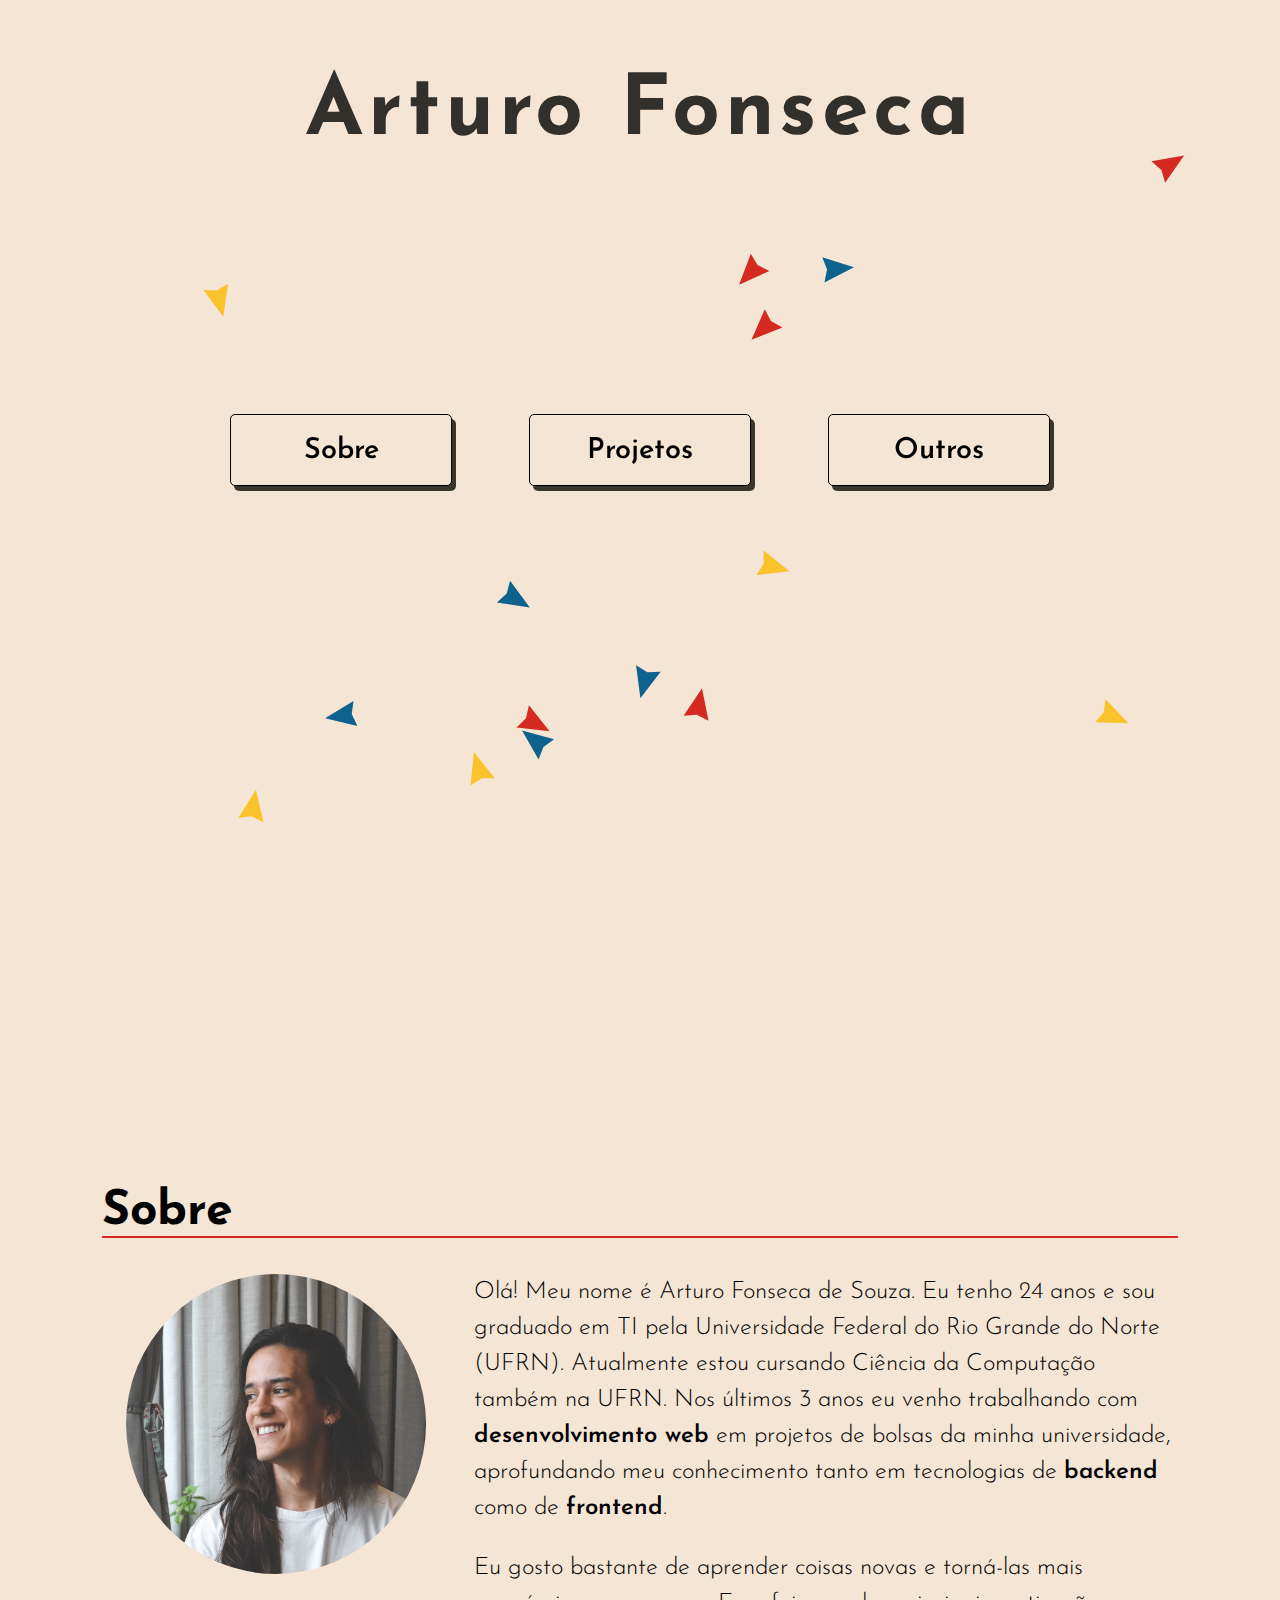
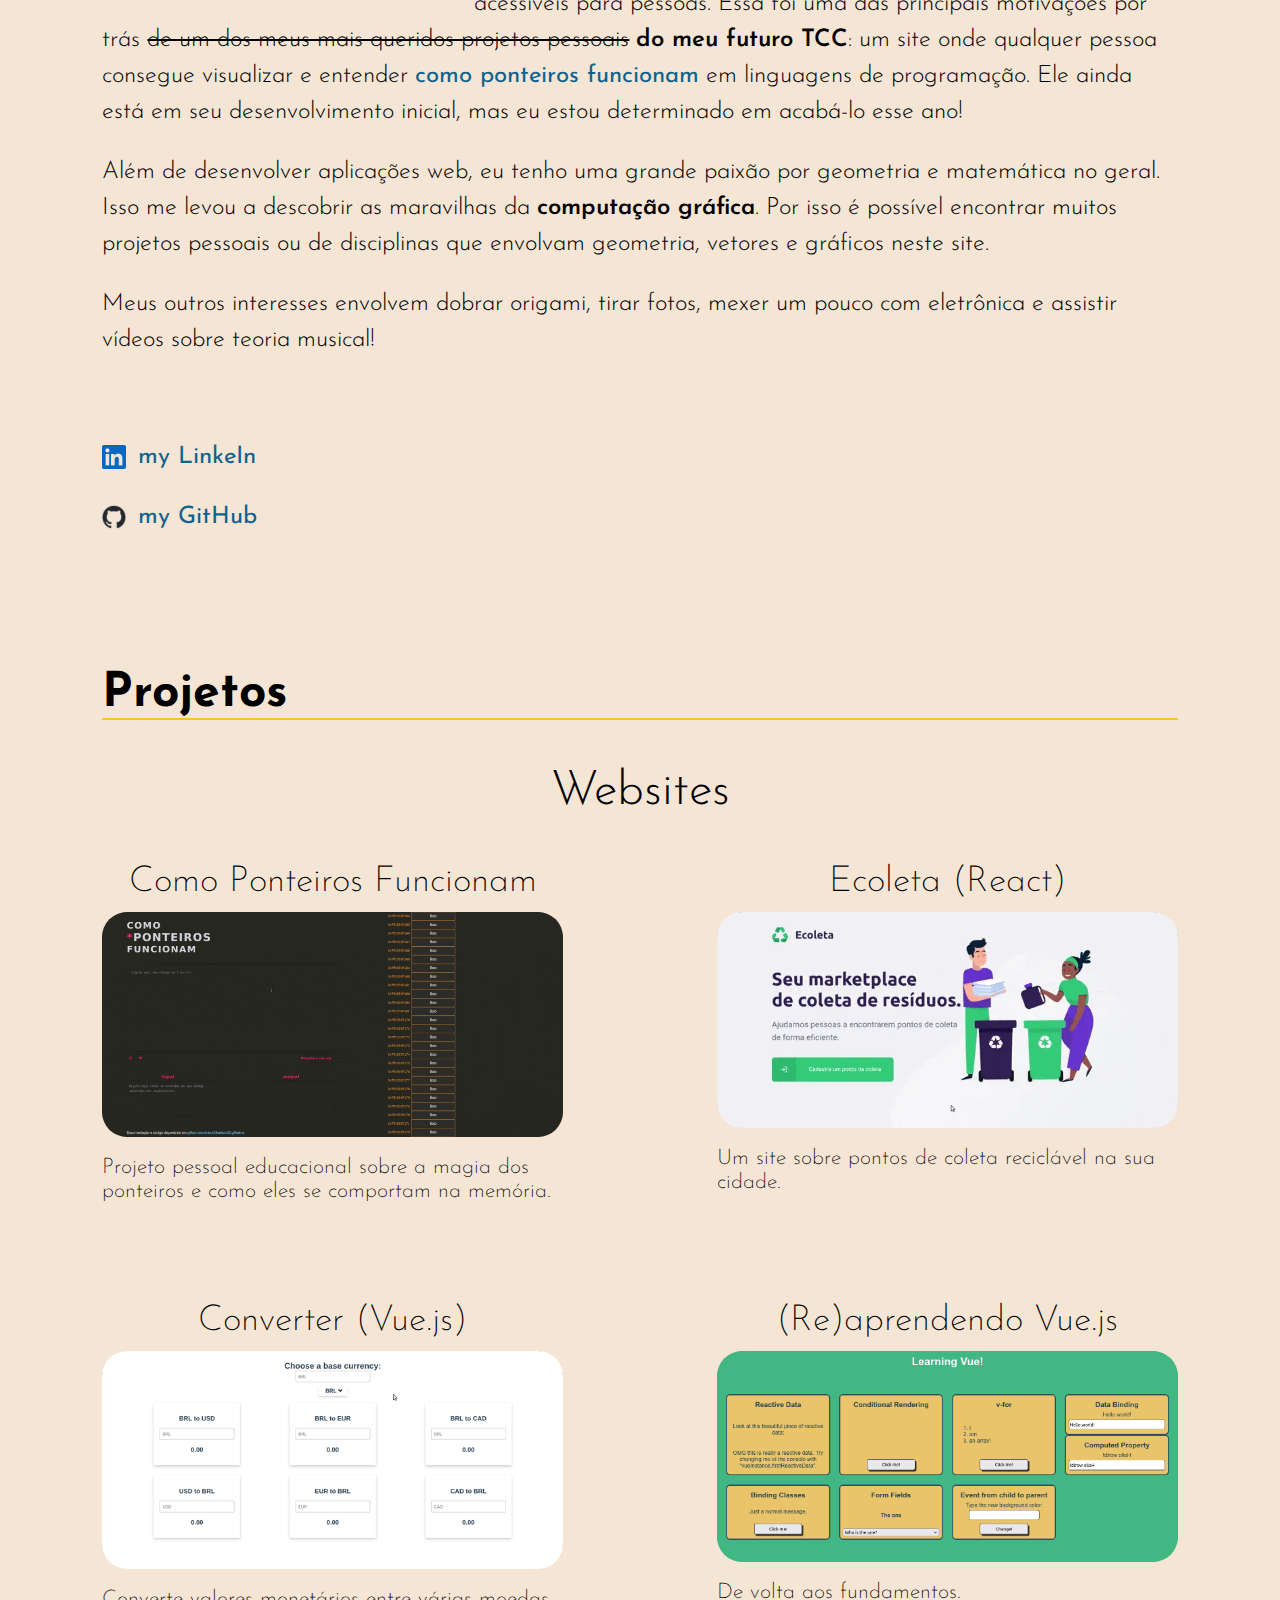
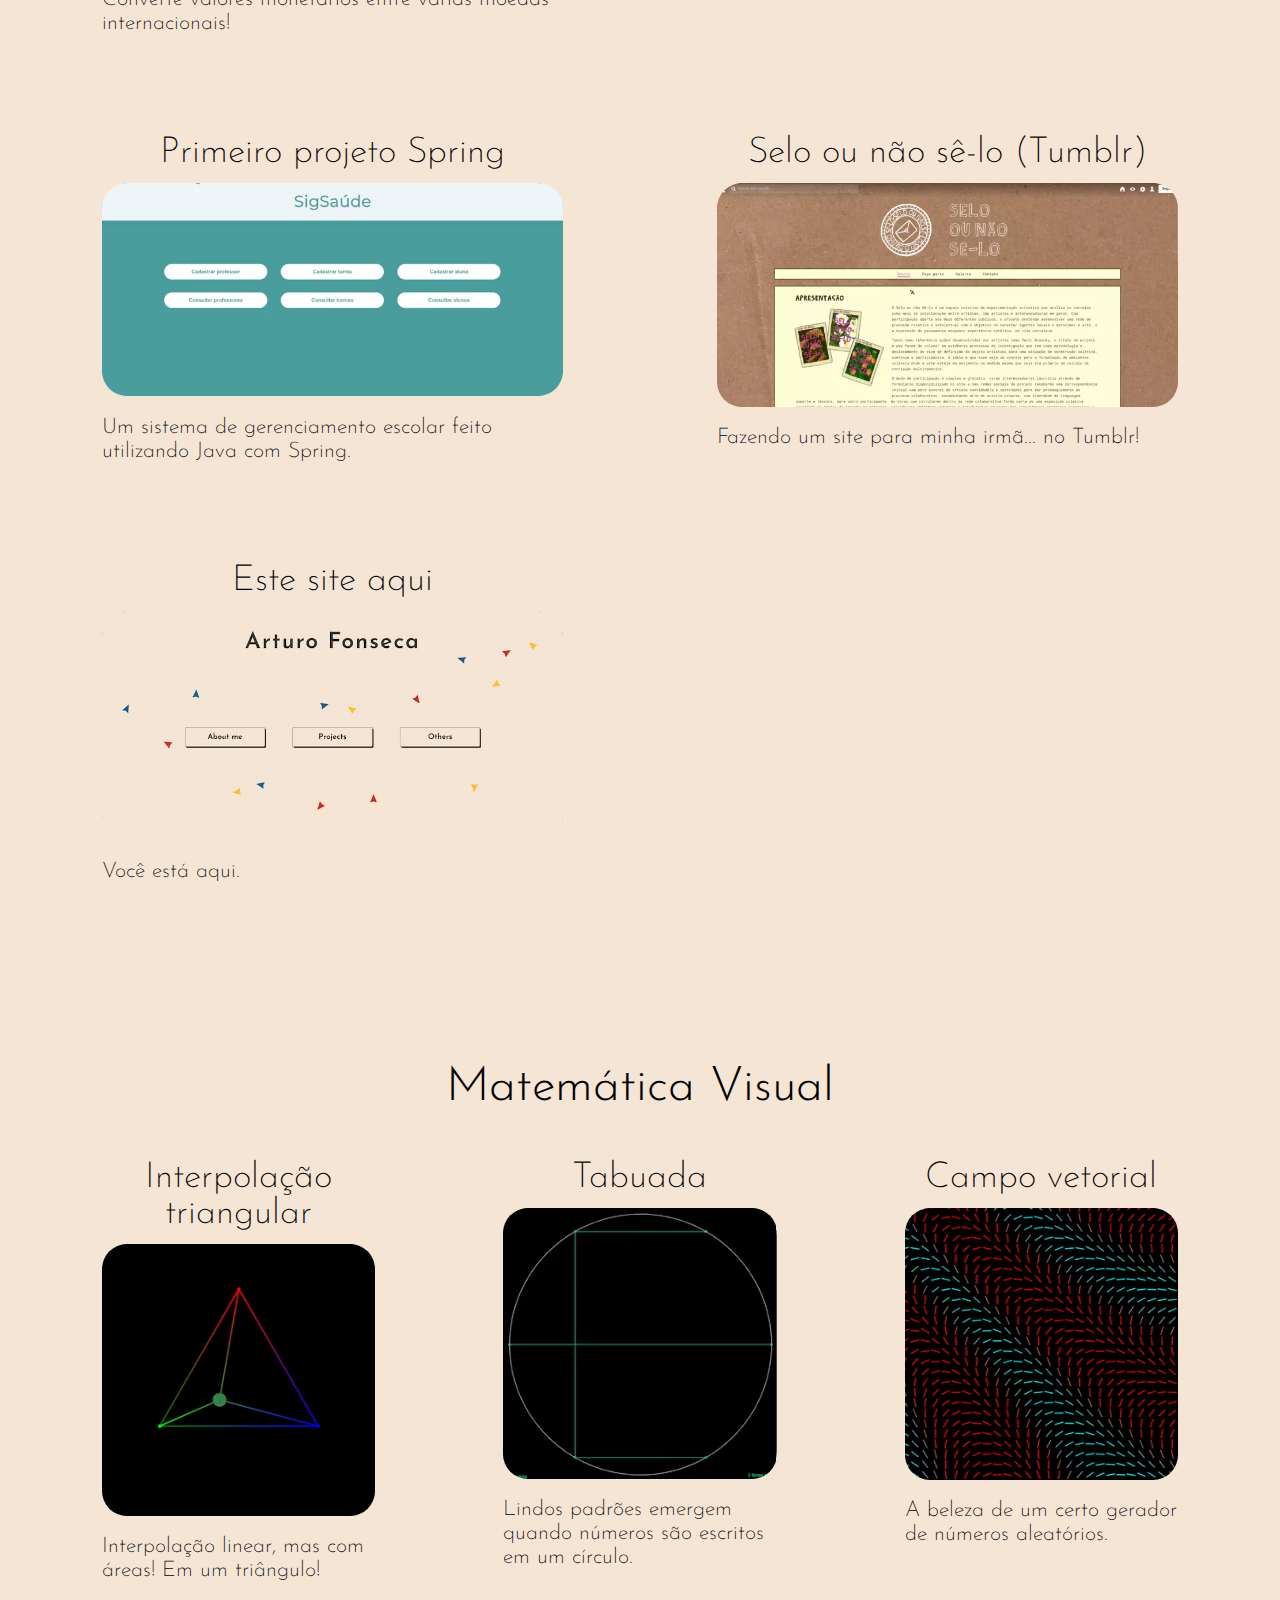
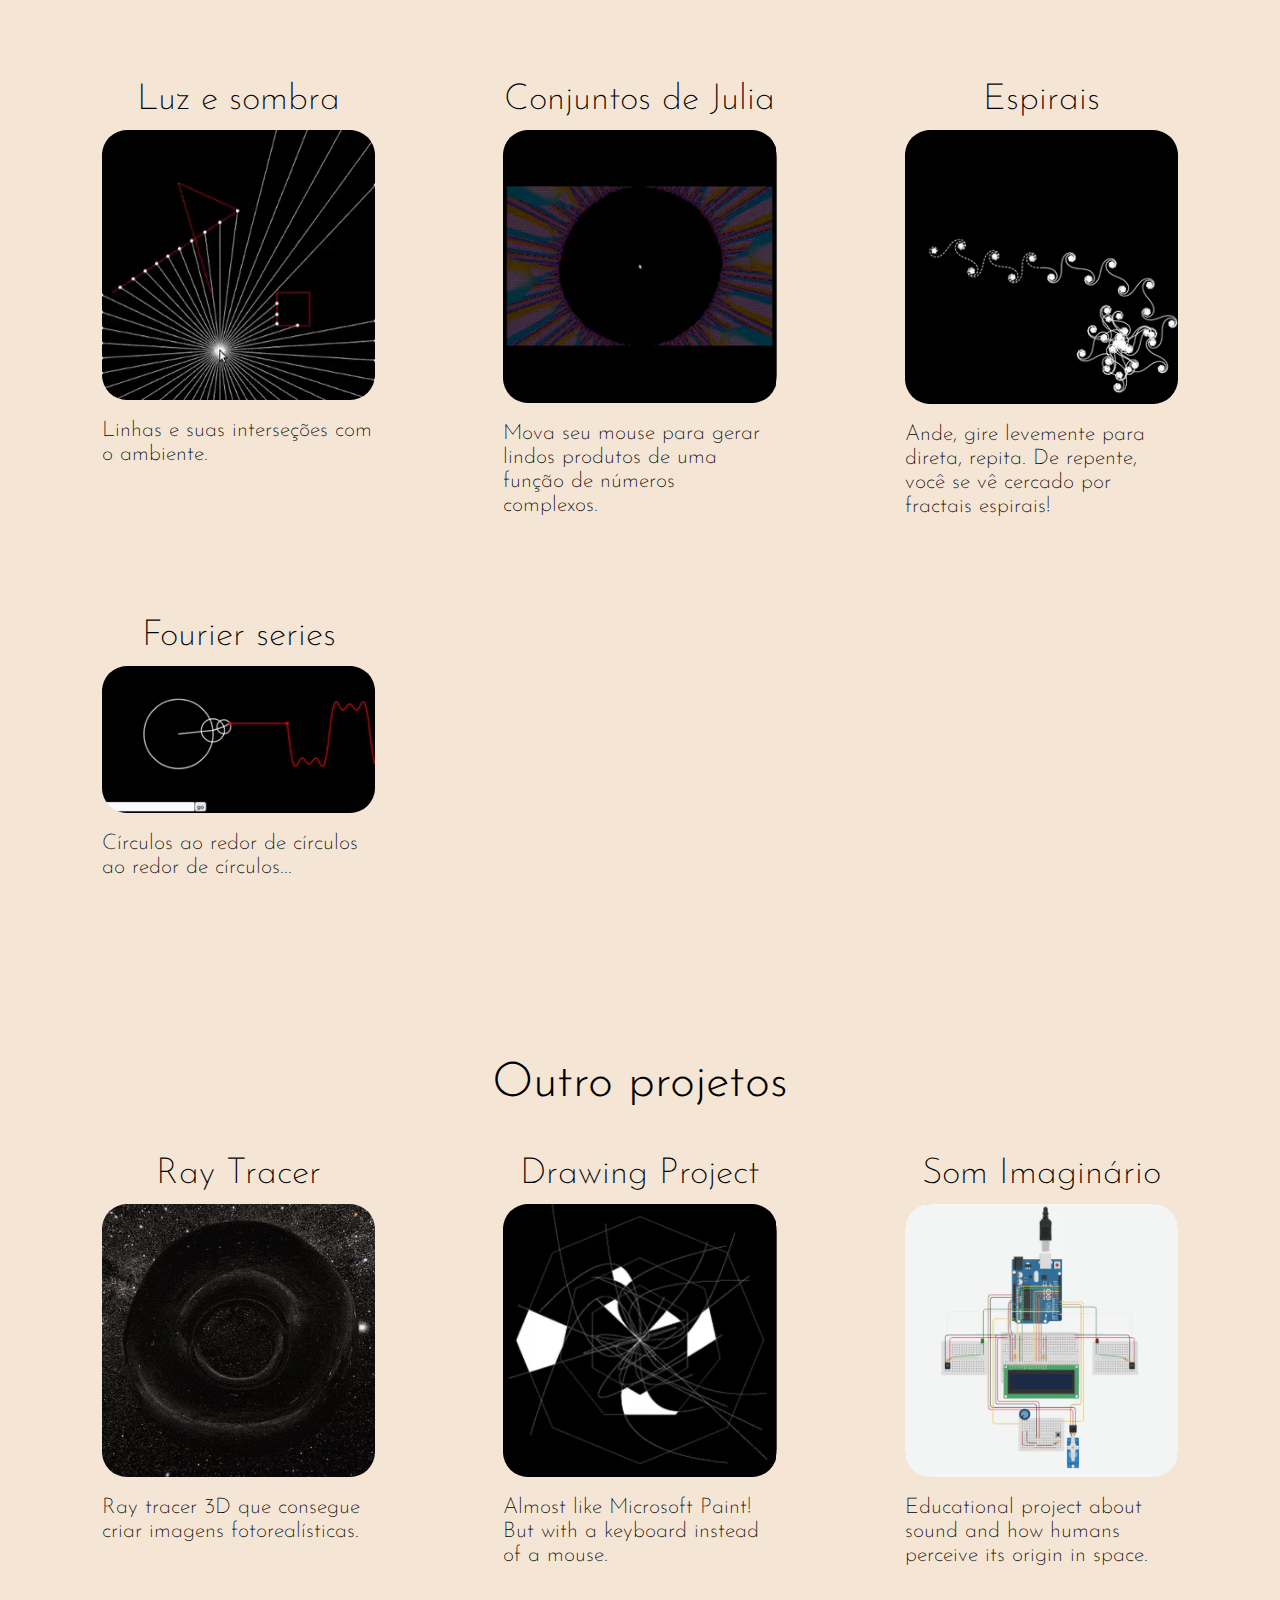
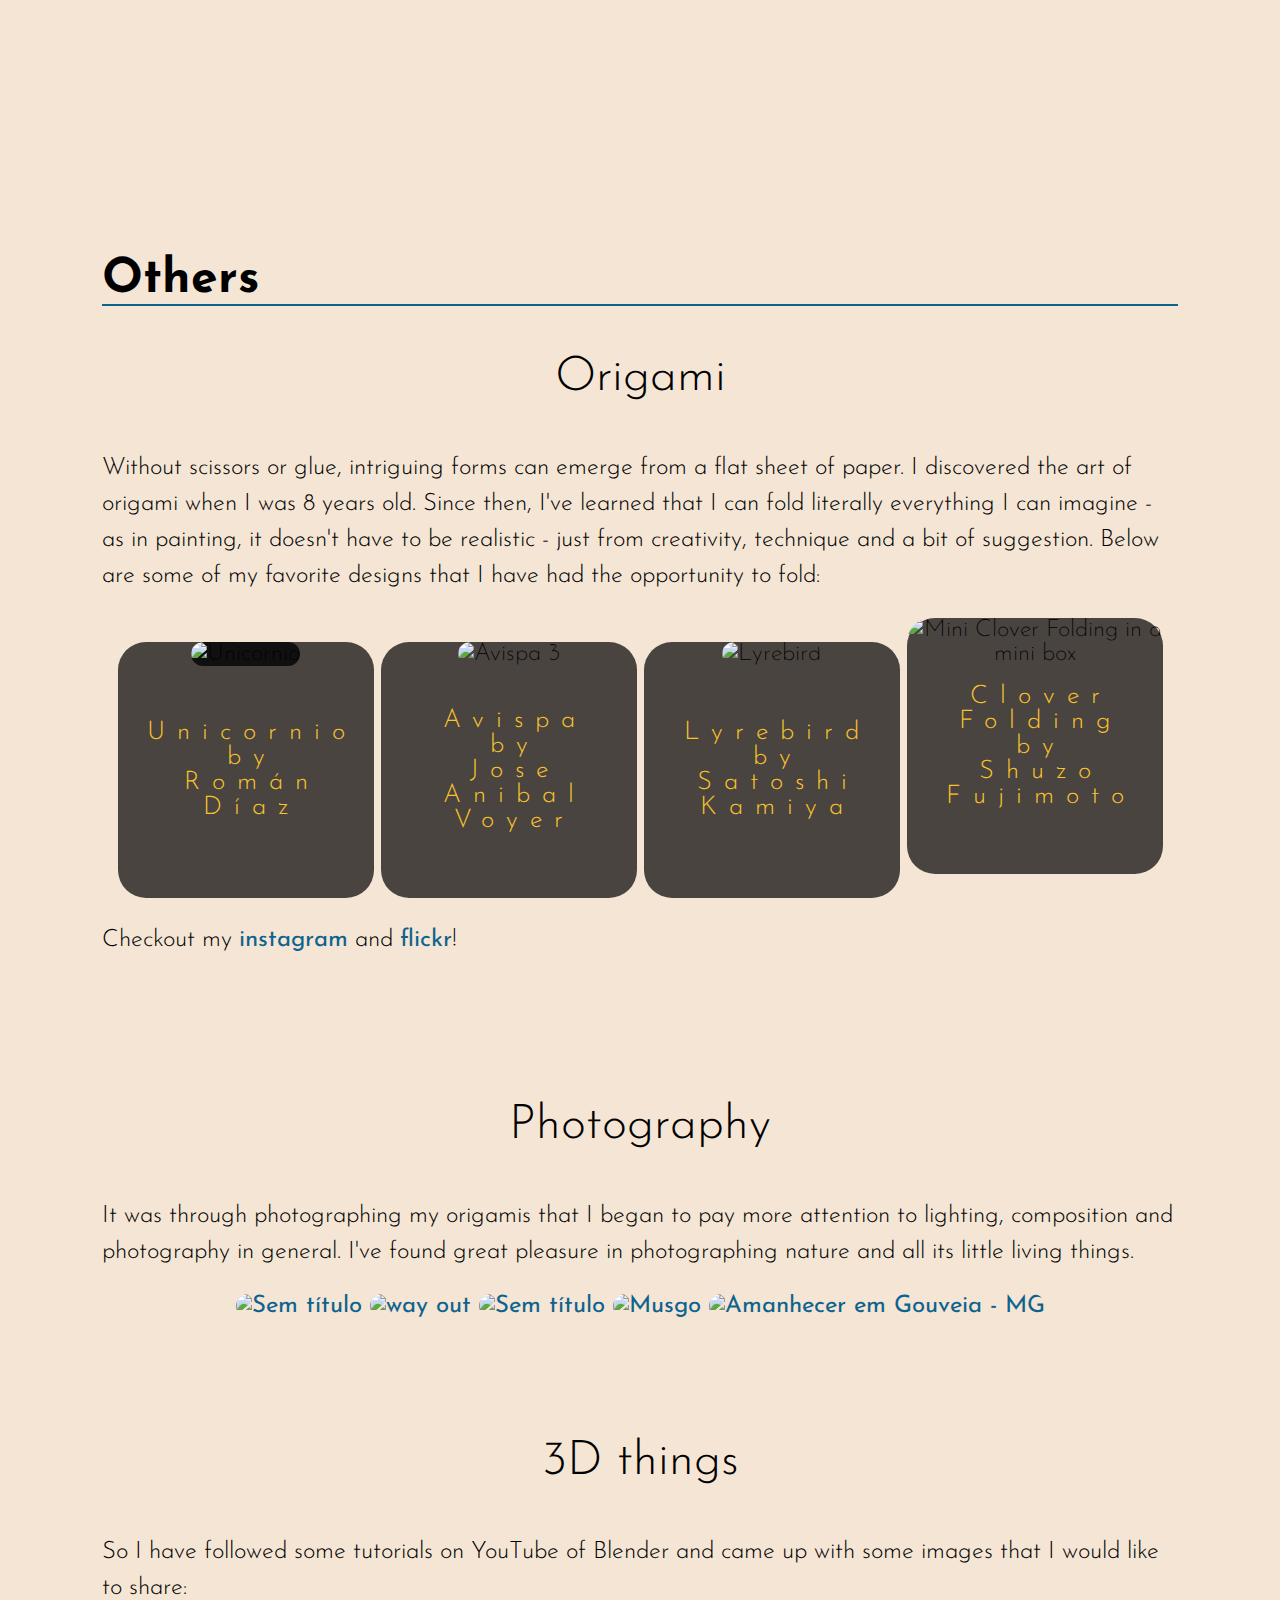
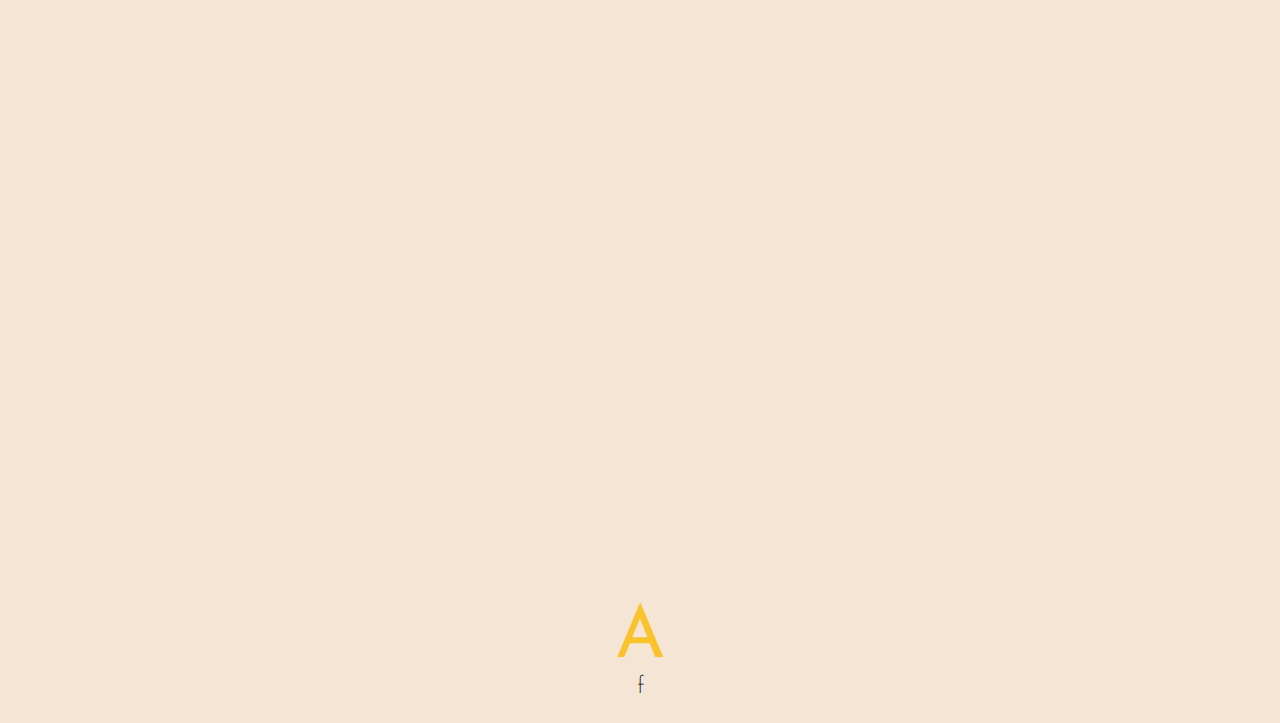
==== pt.html @ 1f08c83e "Finish translation of the Visual Math section to portuguese" ====
<!DOCTYPE html>
<html lang="pt-BR">
<head>
	<meta charset="utf-8">
	<meta name="viewport" content="width=device-width, initial-scale=1">
	<title>Arturo Fonseca</title>

	<!-- <link rel="icon" type="image/x-icon" href="media/favicon.ico"> -->

	<link rel="apple-touch-icon" sizes="180x180" href="media/apple-touch-icon.png">
	<link rel="icon" type="image/png" sizes="32x32" href="media/favicon-32x32.png">
	<link rel="icon" type="image/png" sizes="16x16" href="media/favicon-16x16.png">
	<link rel="manifest" href="media/site.webmanifest">

	<link rel="preconnect" href="https://fonts.googleapis.com">
	<link rel="preconnect" href="https://fonts.gstatic.com" crossorigin>
	<link href="https://fonts.googleapis.com/css2?family=Josefin+Sans:wght@200;300;400;600&display=swap" rel="stylesheet">


	<link rel="stylesheet" type="text/css" href="index.css">


	<meta content="Arturo Fonseca" property="twitter:title">

	<meta content="Estudante de TI interessado em desenvolvimento web e computação gráfica." property="twitter:description">

	<meta content="https://arturo32.github.io/media/show-twitter.jpg" property="twitter:image">

	<meta content="Arturo Fonseca" property="og:title">

	<meta content="Estudante de TI interessado em desenvolvimento web e computação gráfica." property="og:description">

	<meta name="description" content="Estudante de TI interessado em desenvolvimento web e computação gráfica.">

	<meta content="https://arturo32.github.io/media/show-twitter.jpg" property="og:image">
	<!--<meta content="https://arturo32.github.io/media/show.jpg" property="og:image">-->

	<meta property="og:type" content="website">

	<meta property="og:url" content="https://arturo32.github.io/">

	<meta content="summary_large_image" name="twitter:card">

	<meta name="theme-color" content="#F5E5D5">
</head>
<body>
<div id="frontPageCanvas" aria-hidden="true" tabindex="-1"></div>
<header>
	<h1>Arturo Fonseca</h1>
</header>
<main>
	<section>
		<nav id="indexSection" class="subsection">
			<a class="colorful red" href="#about" id="aboutHomeButton">
				Sobre
			</a>

			<a class="colorful yellow" href="#projects" id="projectsHomeButton">
				Projetos
			</a>

			<a class="colorful blue" href="#others" id="othersHomeButton">
				Outros
			</a>
		</nav>
	</section>

	<section class="colorful red" aria-labelledby="aboutTitle">
		<div id="aboutSection" class="subsection">

			<h2 id="about">Sobre</h2>
			<img  id="myPicture" src="media/miniatures/me.jpg" alt="Uma foto minha sorrindo. Eu sou branco,
			tenho um longo cabelo castanho e um rosto fino. Atrás de mim há uma cortina cinza. Estou usando
			uma camisa branca."/>
			<p>
				Olá! Meu nome é Arturo Fonseca de Souza. Eu tenho 24 anos e sou graduado em TI pela Universidade Federal
				do Rio Grande do Norte (UFRN). Atualmente estou cursando Ciência da Computação também na UFRN. Nos
				últimos 3 anos eu venho trabalhando com <em>desenvolvimento web</em> em projetos de bolsas da minha
				universidade, aprofundando meu conhecimento tanto em tecnologias de <em>backend</em> como de
				<em>frontend</em>.
			</p>

			<p>
				Eu gosto bastante de aprender coisas novas e torná-las mais acessíveis para pessoas. Essa foi uma das
				principais motivações por trás <span style="text-decoration: line-through">de um dos meus mais queridos
				projetos pessoais</span> <em>do meu futuro TCC</em>: um site onde qualquer pessoa consegue visualizar e
				entender <a href="https://github.com/arturo32/HowPointersWork"> como ponteiros funcionam</a> em
				linguagens de programação. Ele ainda está em seu desenvolvimento inicial, mas eu estou determinado em
				acabá-lo esse ano!
			</p>

			<p>
				Além de desenvolver aplicações web, eu tenho uma grande paixão por geometria e matemática no geral. Isso
				me levou a descobrir as maravilhas da <em>computação gráfica</em>. Por isso é possível encontrar muitos
				projetos pessoais ou de disciplinas que envolvam geometria, vetores e gráficos neste site.
			</p>

			<p>
				Meus outros interesses envolvem dobrar origami, tirar fotos, mexer um pouco com eletrônica e assistir
				vídeos sobre teoria musical!
			</p>

			<div class="section-footer">
				<p>
					<a href="https://www.linkedin.com/in/arturo-fonseca/?locale=en_US"><span class="linkedin-icon icon" aria-hidden="true"></span>my LinkeIn</a>
				</p>
				<p>
					<a href="https://github.com/arturo32"><span class="github-icon icon" aria-hidden="true"></span>my GitHub</a>
				</p>
			</div>
		</div>
	</section>

	<section class="colorful yellow" aria-labelledby="projectsTitle">
		<div id="projectsSection" class="subsection">
			<h2 id="projects">Projetos</h2>
			<h3>Websites</h3>
			<div class="columns c-2">

				<div>
					<h4>Como Ponteiros Funcionam</h4>
					<div class="project-container">
						<img aria-hidden="true" tabindex="-1" src="media/miniatures/how-pointers-work/how-pointers-work.gif"
							 alt="GIF do site sendo usado."/>
						<button class="container-cover" type="button">Saiba <br> mais</button>
					</div>

					<p>Projeto pessoal educacional sobre a magia dos ponteiros e como eles se comportam na memória.</p>

					<dialog class="project-details modal" aria-modal="true" aria-labelledby="howPointersWorkTitle">
						<div class="modal-content">
							<h3 id="howPointersWorkTitle">Como Ponteiros Funcionam</h3>
							<p>
								Quando eu vi meus colegas tendo dificuldade com o conceito de ponteiros em disciplinas 
								introdutórias de programação, eu pensei em escrever um programa que pudesse ajudá-los 
								a visualizar o que acontece na memória do computador quando eles rodam seus programas.
							</p>

							<p>
								Então há 2 anos eu comecei a desenvolver um site que mostra a alocação de memória de 
								variáveis e seus ponteiros ao mesmo tempo em que são digitados pelo usuário em um console.
							</p>

							<p>
								Até agora o site pode identificar declaração e atribuição de variáveis e ponteiros, 
								seus tipos e derreferenciamento de ponteiros. Ele ainda não pode identificar arrays (que
								podem ser vistos como um tipo de ponteiro nas linguagens C e C++). Eu planejo migrar 
								para o framework Vue.js e remover a biblioteca p5.js, deixando a visualização de células
								de memórias mais interativas.
							</p>

							<img  src="media/miniatures/how-pointers-work/how-pointers-work.gif" alt="GIF do site sendo usado." class="full-image"/>


							<p>Eu falo mais sobre ele na página do projeto abaixo.</p>

							<a class="code-button colorful" href="https://github.com/arturo32/HowPointersWork">Código</a>

						</div>
						<button type="button" class="close" aria-label="Fechar" title="Fechar"></button>
					</dialog>
				</div>


				<div>
					<h4>Ecoleta (React)</h4>
					<div class="project-container">
						<img aria-hidden="true" tabindex="-1" src="media/miniatures/ecoleta/ecoleta.webp"
							 alt="Um GIF mostrando o fluxo do site: landing page, registro de um ponto de coleta com
							 campos de nome, imagem, endereço (com um mapa) e, no fim, que tipos de materiais o ponto
							 aceita."/>
						<button class="container-cover" type="button">Saiba <br> mais</button>
					</div>

					<p>Um site sobre pontos de coleta reciclável na sua cidade.</p>

					<dialog class="project-details modal" aria-modal="true" aria-labelledby="ecoletaTitle">
						<div class="modal-content">
							<h3 id="ecoletaTitle">Ecoleta (React)</h3>
							<p>
								Esse site foi desenvolvido acompanhando a primeira edição do evento online Next Level Week
								organizado pela <a href="https://www.rocketseat.com.br/">Rocketseat</a>. Este evento era
								gratuito e consistia de 5 vídeos postados durante uma semana, ensinando conceitos de front
								e backend enquanto era desenvolvido colaborativamente um site sobre encontrar pontos de coleta
								de lixo sólido perto de você.
							</p>

							<img src="media/miniatures/ecoleta/ecoleta.webp" alt="Um GIF mostrando o fluxo do site:
							landing page, registro de um ponto de coleta com campos de nome, imagem, endereço (com um
							mapa) e, no fim, que tipos de materiais o ponto aceita." class="full-image"/>

							<p>
								O <em>backend</em> consiste de uma API restful feita com <em>NodeJS</em> e o <em>frontend</em>
								foi feito com a biblioteca de JavaScript <em>React</em>. Eu fiquei muito orgulhoso com
								as pequenas modificações que fiz no projeto original. Você pode checá-las na página do
								projeo clicando no botão abaixo:
							</p>

							<a class="code-button colorful" href="https://github.com/arturo32/NextLevelWeek">Código</a>

						</div>
						<button type="button" class="close" aria-label="Fechar" title="Fechar"></button>
					</dialog>
				</div>


				<div>
					<h4>Converter (Vue.js)</h4>
					<div class="project-container">
						<img aria-hidden="true" tabindex="-1" src="media/miniatures/converter/converter-vue-js.gif"
							 alt="GIF mostrando um site de conversão de moedas."/>
						<button class="container-cover" type="button">Saiba <br> mais</button>
					</div>
					<p>Converte valores monetários entre várias moedas internacionais!</p>

					<dialog class="project-details modal" aria-modal="true" aria-labelledby="converterTitle">
						<div class="modal-content">
							<h3 id="converterTitle">Converter (Vue.js)</h3>
							<p>
								Este é um dos vários pequenos projetos que eu fiz enquanto estava aprendendo pela
								primeira vez <em>Vue.js</em>, um framework do JavaScript para construir interfaces de
								frontend. Eu o fiz seguindo um <a href="https://youtu.be/tIEa3MRBpI0">video de
								Programador BR</a> mas logo me deixei levar pela reatividade do data biding do Vue e
								tentei explorá-la o máximo que pude.
							</p>


							<div class="media-with-description">
								<div class="gif-with-toggle">
									<img alt="GIF mostrando um site de conversão de moedas." src="media/miniatures/converter/converter-vue-js.gif" class="full-image">
									<button id="converterVueDescriptionToggle" class="collapseButton" aria-expanded="false" aria-controls="converterVueDescription">
										<svg viewBox="0 0 100 100" class="triangle">
											<polygon points="5.9,88.2 50,11.8 94.1,88.2 "></polygon>
										</svg>
										Descrição do GIF
									</button>
								</div>
								<p id="converterVueDescription" class="gif-description">
									Um GIF mostrando um site estático todo branco com um campo ao centro no topo e 6
									quadrados abaixo dele. O campo de cima é usado para escolher a moeda base e digitar
									seu valor. Enquanto o valor é digitado, os três primeiros quadrados mostram o valor
									convertido em USD, EUR e CAD. Os últimos três fazem a conversão inversa, com campos
									vazios.
								</p>
							</div>

							<p>
								Neste conversor de moedas você pode escolher a <em>moeda base</em> e digitar o valor que
								você quer converter no campo de texto no topo. Enquanto digitado, o valor é
								instantaneamente convertido para três diferentes moedas principais: o dólar americano
								(USD), Euro (EUR) e o dólar canadense (CAD). E, para cada uma dessas moedas, é possível
								alterar o valor da moeda base individualmente em suas caixas. É possível também fazer a
								conversão inversa nas 3 caixas abaixo dessas.
							</p>

							<a class="code-button colorful" href="https://github.com/arturo32/FirstVuejsProjects#converter">Código</a>

						</div>
						<button type="button" class="close" aria-label="Fechar" title="Fechar"></button>
					</dialog>
				</div>


				<div>
					<h4>(Re)aprendendo Vue.js</h4>
					<div class="project-container">
						<img aria-hidden="true" tabindex="-1" src="media/miniatures/re-learning-vue/re-learning-vue.png"
							 alt="Print de um site com fundo esverdeado e 8 retângulos amarelos, cada um com título e
							 subtítulo, alguns com botões e campos de texto."/>
						<button class="container-cover" type="button">Saiba <br> mais</button>
					</div>
					<p>De volta aos fundamentos.</p>

					<dialog class="project-details modal" aria-modal="true" aria-labelledby="learningVueTitle">
						<div class="modal-content">
							<h3 id="learningVueTitle">(Re)aprendendo Vue.js</h3>
							<p>
								Depois de 3 anos dos meus primeiros projetos em <em>Vue.js</em> eu sentir a necessidade
								de re-aprendê-lo do começo, començando com o
								<a href="https://v2.vuejs.org/v2/guide/">guia do Vue 2</a>. Após passar pelos conceitos
								básicos (renderização condicional, data biding, propriedades computadas, etc) com um
								<a href="https://v2.vuejs.org/v2/guide/installation.html#CDN">script CDN</a>, eu quis
								tentar implementar o "Sungle File Components" do Vue <em>sem</em> usar o CLI, com a
								intenção de aprender todas as pequenas partes que tornam possível o desenvolvimento de
								aplicações web complexas.
							</p>

							<img src="media/miniatures/re-learning-vue/re-learning-vue.png" alt="Print de um site com
							fundo esverdeado e 8 retângulos amarelos, cada um com título e subtítulo, alguns com botões
							e campos de texto." class="full-image"/>

							<p>
								Então, utilizando <a title="Creating a Vue.js app using SFC without CLI."
							 	href="https://www.freecodecamp.org/news/how-to-create-a-vue-js-app-using-single-file-components-without-the-cli-7e73e5b8244f/">
								este guia</a>, eu aprendi como configurar <em>Webpack</em> e <em>Babel</em> para agrupar
								(<span style="font-style: italic">bundle</span>) e (trans)compilar todos arquivos de JS
								e Vue para uma forma que navegadores consigam entender.
							</p>

							<p>
								Para a etapa final desse projeto eu pretendo ler o guia da terceira versão do Vue e
								utlizá-lo juntamente ao CLI dessa vez. Também vai ser uma preparação para eu continuar o
								desenvolvimento do projeto
								<a href="https://github.com/arturo32/HowPointersWork">ComoPonteirosFuncionam</a>.
							</p>
							<a class="code-button colorful" href="https://github.com/arturo32/learning-vue">Código</a>

						</div>
						<button type="button" class="close" aria-label="Fechar" title="Fechar"></button>
					</dialog>
				</div>


				<div>
					<h4>Primeiro projeto Spring</h4>
					<div class="project-container">
						<video aria-hidden="true" tabindex="-1" autoplay loop muted
							   src="media/miniatures/first-spring-project/first-spring-project.mp4"></video>
						<button class="container-cover" type="button">Saiba <br> mais</button>
					</div>
					<p>Um sistema de gerenciamento escolar feito utilizando Java com Spring.</p>

					<dialog class="project-details modal" aria-modal="true" aria-labelledby="firstSpringProjectTitle">
						<div class="modal-content">
							<h3 id="firstSpringProjectTitle">Primeiro projeto Spring</h3>
							<p>
								Fiz esse site em 2020, quando eu estava tentando entrar em uma bolsa financiada pela
								minha universidade (e o Ministério da Saúde!) e isso fazia parte do seu processo de
								seleção. Eu passei e me mantive no projeto por quase 2 anos.
							</p>

							<p>
								Ele é sobre um sistema de gerenciamento para uma escola onde é possível realizar
								operações "CRUD" em turmas, professores e alunos.
							</p>

							<figure>
								<img alt="UML diagram" loading="lazy" class="full-image" src="media/miniatures/first-spring-project/firstSpringProjectUml.jpg">
								<figcaption>Diagrama UML das entidades.</figcaption>
							</figure>

							<p>
								Ele segue o padrão MVC: o backend foi feito com <em>Java + Spring</em> e utiliza
								<em>PostgreSQL</em> como gerenciador de banco de dados enquanto o frontend com HTML/CSS
								básicos com <em>Thymeleaf</em>.
							</p>

							<div class="media-with-description">
								<div class="gif-with-toggle">
									<video class="full-image" autoplay loop muted src="media/miniatures/first-spring-project/first-spring-project.mp4"></video>
									<button id="firstSpringProjectDescriptionToggle" class="collapseButton" aria-expanded="false" aria-controls="firstSpringProjectDescription">
										<svg viewBox="0 0 100 100" class="triangle">
											<polygon points="5.9,88.2 50,11.8 94.1,88.2 "></polygon>
										</svg>
										Descrição do GIF
									</button>
								</div>
								<p id="firstSpringProjectDescription" class="gif-description">
									Captura de tela mostrando o uso do site com a página inicial composta de 6 botões
									para criar e visualizar as entidades.
								</p>
							</div>

							<p>
								Curiosidade: Eu quis mostrar minhas habilidades no CSS então, durante o desenvolvimento,
								a versão abaixo existiu:
							</p>

							<div class="media-with-description">
								<div class="gif-with-toggle">
									<video class="full-image" autoplay loop muted src="media/miniatures/first-spring-project/first-spring-project-old-version.mp4"></video>
									<button id="firstSpringProjectOldVersionDescriptionToggle" class="collapseButton" aria-expanded="false" aria-controls="firstSpringProjectOldVersionDescription">
										<svg viewBox="0 0 100 100" class="triangle">
											<polygon points="5.9,88.2 50,11.8 94.1,88.2 "></polygon>
										</svg>
										Descrição do GIF
									</button>
								</div>
								<p id="firstSpringProjectOldVersionDescription" class="gif-description">
									Captura de tela da página inicial composta por 3 botões, cada um se transformando em
									mais dois em uma animação quando o mouse passa por cima deles.
								</p>
							</div>

							<a class="code-button colorful" href="https://github.com/arturo32/FirstSpringProject">Código</a>
						</div>
						<button type="button" class="close" aria-label="Fechar" title="Fechar"></button>
					</dialog>
				</div>


				<div>
					<h4>Selo ou não sê-lo (Tumblr)</h4>
					<div class="project-container">
						<img aria-hidden="true" tabindex="-1" src="media/miniatures/selo-nao-selo/selo-nao-selo.webp"
							 alt="GIF de um site no Tumblr com uma imagem de papel marrom como plano de fundo." />
						<button class="container-cover" type="button">Saiba <br> mais</button>
					</div>
					<p>Fazendo um site para minha irmã... no Tumblr!</p>

					<dialog class="project-details modal" aria-modal="true" aria-labelledby="seloNaoSeloTitle">
						<div class="modal-content">
							<h3 id="seloNaoSeloTitle">Selo ou não sê-lo (Tumblr)</h3>
							<p>
								Minha irmã, <a href="https://instagram.com/luiza_fs">Luiza Fonseca</a>, é uma artista
								visual e designer que às vezes me pede ajuda quando ela precisa fazer um site. Não foi
								diferente quando ela teve que fazer um projeto sobre produzir arte colectivamente
								através da troca de cartas entre diferentes artistas!
							</p>

							<img loading="lazy" class="full-image"
								 src="media/miniatures/selo-nao-selo/selo-nao-selo-still.webp"
								 alt="Print da página inicial do site."/>

							<p>
								A princípio, ela desenvolveu todo o design do site. Em seguida, escolheu o Tumblr como
								plataforma para hospedá-lo (o que foi um pouco desafiante devido a suas limitações, mas
								menos do que imaginei). Daí em diante, eu tentei implementá-lo o mais próximo possível
								de sua visão. Os títulos e até a aparêncoa do cursor foram desenhados por ela, criando
								um visual bem único.
							</p>

							<img  class="full-image" src="media/miniatures/selo-nao-selo/selo-nao-selo.webp" alt="GIF
							de um site no Tumblr com uma imagem de papel marrom como plano de fundo."/>

							<p>
								Algo que gostei de ter feito nesse projeto foi o botão do menu para mobile. Eu vi em
								algum lugar um ícone de menu que se transfomava em um botão de fechar e eu
								queria copiar com CSS puro. Funcionou, como é possível ver abaixo.
							</p>


							<div class="media-with-description">
								<div class="gif-with-toggle">
									<img alt="GIF mostrando um site de conversão de moedas."
										 src="media/miniatures/selo-nao-selo/selo-nao-selo-mobile.webp">
									<button id="seloDescriptionToggle" class="collapseButton" aria-expanded="false"
											aria-controls="seloDescription">
										<svg viewBox="0 0 100 100" class="triangle">
											<polygon points="5.9,88.2 50,11.8 94.1,88.2 "></polygon>
										</svg>
										Descrição do GIF
									</button>
								</div>
								<p id="seloDescription" class="gif-description">
									GIF mostrando a versão mobile do site um botão de menu feito de duas linhas paralelas
									que se cruzam quando clicado, formando um X. O menu é revelado.
								</p>
							</div>


							<a class="code-button colorful" href="https://selonaoselo.tumblr.com/">Site</a>
						</div>
						<button type="button" class="close" aria-label="Fechar" title="Fechar"></button>
					</dialog>
				</div>


				<div>
					<h4>Este site aqui</h4>
					<div class="project-container">
						<img aria-hidden="true" tabindex="-1" src="media/miniatures/this-site/site.jpg"
							 id="thisWebsiteImage"
							 alt="Imagem do próprio site que se move junto com a navegação."/>
						<button class="container-cover" type="button">Saiba <br> mais</button>
					</div>
					<p>Você está aqui.</p>

					<dialog class="project-details modal" aria-modal="true" aria-labelledby="thisVeryOwnWebSiteTitle">
						<div class="modal-content">
							<h3 id="thisVeryOwnWebSiteTitle">Este site aqui</h3>
							<p>
								Este portfólio foi motivado pelo <a href="https://sgi.mit.edu/">Summer Geometry
								Initiative (SGI)</a> do Massachusetts Institute of Technology (MIT): um curso de 6
								semanas focado em pesquisa na área de processamento geométrico. Infelizmente acabei não
								sendo aceito, mas toda a experiência que obtive no processo me foi muito valiosa. Este
								site não deixa de ser uma prova disso! :)
							</p>

							<p>
								Eu o fiz sem muito JavaScritp (ou qualquer um de seus frameworks/bibliotecas) e tentei
								mantê-lo simples, mas original. No processo de desenvolvimento, foquei em deixa-lo
								<em>acessível</em>, especialmente para pessoas que usam teclado e leitores de tela para
								navegar na web.
							</p>

							<p>
								Na verdade, utilizei uma biblioteca JS neste site: a
								<a href="https://www.mathjax.org/">biblioteca MathJax</a>, utilizada para visualizar
								equações matemáticas escritas em \( \LaTeX\). As equaçoes também são acessíveis para
								usuários de leitores de tela.
							</p>

							<img loading="lazy" class="full-image" src="media/miniatures/this-site/this-modal.jpg"
								 alt="Print da página inicial deste site."/>
							<a class="code-button colorful" href="https://github.com/arturo32/arturo32.github.io">Código</a>
						</div>
						<button type="button" class="close" aria-label="Fechar" title="Fechar"></button>
					</dialog>
				</div>

			</div>

			<h3>Matemática Visual</h3>
			<div class="columns c-3">

				<div id="triagleLerp">
					<h4>Interpolação triangular</h4>

					<div class="project-container">
						<img aria-hidden="true" tabindex="-1" src="media/miniatures/triangle-lerp/triangle_lerp.gif"
							 alt="GIF de um círculo movendo dentro de um triângulo."/>
						<button class="container-cover" type="button">Saiba <br> mais</button>
					</div>
					<p>Interpolação linear, mas com áreas! Em um triângulo!</p>

					<dialog class="project-details modal" aria-modal="true" aria-labelledby="triagleLerpTitle">
						<div class="modal-content">
							<h3 id="triagleLerpTitle">Triangle Lerp</h3>

							<p>
								Este eu peguei de um
								<a href="https://twitter.com/FreyaHolmer/status/1244407595059884033?s=20">fio do
								Twitter</a> de <a href="https://acegikmo.com/">Freya Holmér</a>. Eu já conhecia o
								conceito de interpolação linear do Projeto de Desenho Gráfico, mas não tinha conhecimento
								de interpolação entre três pontos ao mesmo tempo.
							</p>

							<p>
								Como Freya diz em seu fio, para calcular a influência de cada vértice do triângulo em um
								ponto arbitrário dentro dele, é necessário calcular a <em>área</em> do triângulo interno
								<em>oposto</em> à esse ponto. Então, a porcentagem dessa área em relação à área total é
								calculada.
							</p>

							<p>
								Uma técnica similar foi utilizada no projeto de Ray Tracer para que superfícies pareçam
								mais suaves em malhas de triângulos (Phong Shading).
							</p>

							<div class="media-with-description">
								<div class="gif-with-toggle">
									<img src="media/miniatures/triangle-lerp/triangle_lerp.gif" alt="Triangle lerp GIF"/>
									<button id="triangleLerpDescriptionToggle" class="collapseButton" aria-expanded="false" aria-controls="triangleLerpDescription">
										<svg viewBox="0 0 100 100" class="triangle">
											<polygon points="5.9,88.2 50,11.8 94.1,88.2 "></polygon>
										</svg>
										Descrição do GIF
									</button>
								</div>
								<p id="triangleLerpDescription" class="gif-description">
									GIF em um fundo preto com um círculo girando dentro de um triângulo. Três linhas
									conectam o círculo com os vértices do triângulo que possuem as cores vermelho, azul
									e verde. Enquanto o círculo se move, sua cor vai mudando. As arestas do triângulo
									também interpolam as cores de seus vértices.
								</p>
							</div>



							<a class="code-button colorful" href="https://editor.p5js.org/arturo32/sketches/eh_ess9Ix">Código</a>


						</div>
						<button type="button" class="close" aria-label="Fechar" title="Fechar"></button>
					</dialog>
				</div>

				<div>
					<h4>Tabuada</h4>
					<div class="project-container">
						<video aria-hidden="true" tabindex="-1" autoplay loop muted src="media/miniatures/times-table/times-table.mp4"></video>
						<button class="container-cover" type="button">Saiba <br> mais</button>
					</div>
					<p>Lindos padrões emergem quando números são escritos em um círculo.</p>

					<dialog class="project-details modal" aria-modal="true" aria-labelledby="timesTableTitle">
						<div class="modal-content">
							<h3 id="timesTableTitle">Tabuada</h3>
							<p>
								...tabuada? Isso mesmo! O GIF abaixo é apenas a tabuada de 2, onde cada ponto na
								circunferência é um número e cada linha conecta um número com seu dobro. Então, 2 se
								conecta com 4, 3 com 6, e por aí vai...
							</p>

							<div class="media-with-description">
								<div class="gif-with-toggle">
									<video autoplay loop muted src="media/miniatures/times-table/times-table.mp4"></video>
									<button id="timesTableDescriptionToggle" class="collapseButton" aria-expanded="false" aria-controls="timesTableDescription">
										<svg viewBox="0 0 100 100" class="triangle">
											<polygon points="5.9,88.2 50,11.8 94.1,88.2 "></polygon>
										</svg>
										Descrição do GIF
									</button>
								</div>
								<p id="timesTableDescription" class="gif-description">
									Um GIF de 2 segundos mostrando um círculo com muitas linhas vermelhas conecntando
									diferentes pontos em sua circunferência. O número de pontos e linha cresce
									rapidamente, formando uma imagem que parece um coração de lado (cardioide).
								</p>
							</div>

							<p>
								A imagem abaixo também é uma tabuada de 2, contudo a quantidade de números que fazem
								parte não estão loucamente mudando o tempo todo e eles... aparecem escritos! São 12
								números no total, seguindo a mesma lógica de antes: 2 se conecta com 4, 3 com 6...
								Do 6 em diante nós fazemos o que é chamado aritmética de relógio ou, mais precisamente,
								aritmética modular: 0 é 12, 1 é 13, 2 é 14 e assim por diante... Por isso 6 se conecta
								com 0 e 7 com 2, por exemplo. Nós podemos chamar tudo isso de <em>tabuada de 2 módulo
								12</em>:
							</p>

							<img loading="lazy" src="media/miniatures/times-table/2-times-table-with-numbers.png"
								 style="width: 500px;" alt="Um círculo com 10 linhas verdes conectando 12 números
								 escritos em sua circunferência de 0 a 11. Elas formam uma imagem que é simétrica no
								 eixo horizontal."/>

							<p>
								Eu descobri isso em um <a href="https://youtu.be/qhbuKbxJsk8">vídeo do canal
								Mathologer</a>. Quando você adiciona mais números, isto é, altera o módulo, uma figura
								conhecida na matemática como cardioide começa a aparecer na tabuada de 2, como é
								possível ver no primeiro GIF.
							</p>

							<p>
								E quando você escolher números maiores para representar suas tabuadas, padrões
								intrigantes começam aparecer:
							</p>

							<figure>
								<img loading="lazy" src="media/miniatures/times-table/38-times-table-78-numbers.png"
									 alt="Um círculo com diversas linhas verdes cruzando umas as outras formando
									 pequenos retângulos."/>
								<figcaption>Tabuada de 38 com 78 números.</figcaption>
							</figure>
							<figure>
								<img loading="lazy" src="media/miniatures/times-table/65-times-table-191-numbers.jpg"
									 alt="Um círculo com diversas linhas verdes cruzando umas as outras, formando um
									 pequeno cardioide no centro, com linhas aleatórias em volta dele."/>
								<figcaption>Tabuada 65 com 191 números.</figcaption>
							</figure>
							<figure>
								<img loading="lazy" src="media/miniatures/times-table/17-times-table-288-numbers.jpg"
									 alt="Um círculo com várias linhas verdes cruzando umas as outras formando uma lindo
									 padrão com simetria radial."/>
								<figcaption>Tabuada de 17 com 288 números.</figcaption>
							</figure>



							<a class="code-button colorful" href="https://editor.p5js.org/arturo32/sketches/-zIdqFQnJ">Código</a>

						</div>
						<button type="button" class="close" aria-label="Fechar" title="Fechar"></button>
					</dialog>
				</div>



				<!--							<div>-->
				<!--								<h4>PI blocks</h4>-->
				<!--								<div class="project-container">-->
				<!--									<img  src="media/miniatures/pi-blocks.gif" />-->
				<!--									<button type="button">Saiba <br> mais</button>-->
				<!--								</div>-->
				<!--								<p>When PI is found in unexpected places.</p>-->

				<!--								<dialog class="project-details modal" aria-modal="true" aria-labelledby="piBlocksTitle">-->
				<!--									<div class="modal-content">-->
				<!--										<button type="button" class="close" aria-label="Fechar" title="Fechar"></button>-->
				<!--										<h3 id="piBlocksTitle">PI blocks</h3>-->
				<!--										<p>When I saw the video from the 3Blue1Brown channel on YouTube about <a title="Video from the channel 3Blue1Brown." href="https://youtu.be/HEfHFsfGXjs">PI appearing out of nowhere</a> in a physics simulation, it blew my mind.</p>-->
				<!--										<p>Soon!</p>-->
				<!--										<a class="code-button colorful" href="https://editor.p5js.org/arturo32/sketches/dZpGD_cxk">Código</a>-->
				<!--									</div>-->
				<!--								</dialog>-->
				<!--							</div>-->

				<div>
					<h4>Campo vetorial</h4>
					<div class="project-container">
						<img aria-hidden="true" tabindex="-1" src="media/miniatures/perlin-noise/perlin-noise-vector-field.gif" alt="A GIF with over 100 small rotating lines that change
							color from blue to red depending of their rotation. They move in a synchronized but organic way."/>
						<button class="container-cover" type="button">Saiba <br> mais</button>
					</div>
					<p>A beleza de um certo gerador de números aleatórios.</p>

					<dialog class="project-details modal" aria-modal="true" aria-labelledby="perlinNoiseTitle">
						<div class="modal-content">
							<h3 id="perlinNoiseTitle">Campo vetorial</h3>
							<p>
								Eu fui introduzido ao p5.js pelos vídeos de <a href="https://shiffman.net/">Daniel
								Shiffman</a>, um dos diretores do <a href="https://processingfoundation.org/">Processing
								Foundation</a>. Em seu canal no YouTube,
								<a href="https://www.youtube.com/@TheCodingTrain">The Coding Train</a>, não só aprendi
								sobre as funcionalidades do p5.js, como também a matemática e algoritmos por trás delas.
							</p>

							<p>
								Como explicado na
								<a href="https://youtube.com/playlist?list=PLRqwX-V7Uu6bgPNQAdxQZpJuJCjeOr7VD">playlist
								do Coding Train</a>, <em>Perlin noise</em> é um gerador de números randômicos onde cada
								número gerado por ele é relativamente próximo aos números que vem antes e depois dele.
							</p>

							<p>
								No meu código, eu utilizei esses valores para representar o ângulo de rotação de cada
								traço, como é possível observar no GIF abaixo. Eu também utilizei função seno para mapear
								as cores azul e vermelho em suas rotações.
							</p>

							<div class="media-with-description">
								<div class="gif-with-toggle">
									<img src="media/miniatures/perlin-noise/perlin-noise-vector-field.gif" alt="Vector field GIF"/>
									<button id="perlinNoiseVectorFieldDescriptionToggle" class="collapseButton" aria-expanded="false" aria-controls="perlinNoiseVectorFieldDescription">
										<svg viewBox="0 0 100 100" class="triangle">
											<polygon points="5.9,88.2 50,11.8 94.1,88.2 "></polygon>
										</svg>
										Descrição do GIF
									</button>
								</div>
								<p id="perlinNoiseVectorFieldDescription" class="gif-description">
									GIF com 100 pequenas linhas que giram e mudam de cor dependendo de seus ângulos.
									Elas se movem de maneira sincrônizada mas orgânica.
								</p>
							</div>



							<a class="code-button colorful" href="https://editor.p5js.org/arturo32/sketches/n_vnP5dpB">Código</a>

						</div>
						<button type="button" class="close" aria-label="Fechar" title="Fechar"></button>
					</dialog>
				</div>


				<div>
					<h4>Luz e sombra</h4>
					<div class="project-container">
						<video aria-hidden="true" tabindex="-1" autoplay loop muted src="media/miniatures/light-and-shadow/light-and-shadow.mp4"></video>
						<button class="container-cover" type="button">Saiba <br> mais</button>
					</div>
					<p>Linhas e suas interseções com o ambiente.</p>

					<dialog class="project-details modal" aria-modal="true" aria-labelledby="lightAndShadowTitle">
						<div class="modal-content">
							<h3 id="lightAndShadowTitle">Luz e sombra</h3>
							<p>
								Este eu peguei do <a href="https://ncase.me/sight-and-light/">artigo Sight and Light de
								Nicky Case</a>. É sobre como você pode simular luz e suas sombras para jogos. Eu segui
								apenas metade do tutorial e consegui fazer a pequena visualização interativa abaixo:
							</p>

							<button class="code-button colorful play-button">Começar</button>
							<div id="lightShadowCanvas" class="interactiveCode"></div>
							<button class="code-button colorful stop-button" style="display: none;">Parar</button>

							<p>
								Ah, também fiz... essa coisa:
							</p>

							<div class="media-with-description">
								<div class="gif-with-toggle">
									<img loading="lazy" src="media/miniatures/light-and-shadow/third-eye.gif" alt="Third eye GIF">
									<button id="thirdEyeDescriptionToggle" class="collapseButton" aria-expanded="false" aria-controls="thirdEyeDescription">
										<svg viewBox="0 0 100 100" class="triangle">
											<polygon points="5.9,88.2 50,11.8 94.1,88.2 "></polygon>
										</svg>
										Descrição do GIF
									</button>
								</div>
								<p id="thirdEyeDescription" class="gif-description">
									O GIF começa com dois olhos geométricos em um fundo preto. As suas pupilas radiam
									várias linhas brancas enquanto se movem para fora dos olho e em direção ao centro
									acima deles. Quando convergem, outro olho é desenhao em volta deles.
								</p>
							</div>

							<a class="code-button colorful" href="https://editor.p5js.org/arturo32/sketches/sCQCZDyxG">Código</a>

						</div>
						<button type="button" class="close" aria-label="Fechar" title="Fechar"></button>
					</dialog>
				</div>


				<div>
					<h4>Conjuntos de Julia</h4>
					<div class="project-container">
						<video aria-hidden="true" tabindex="-1" autoplay loop muted src="media/miniatures/julia-set/julia.mp4"></video>
						<button class="container-cover" type="button">Saiba <br> mais</button>
					</div>

					<p>Mova seu mouse para gerar lindos produtos de uma função de números complexos.</p>

					<dialog class="project-details modal" aria-modal="true" aria-labelledby="juliaSetsTitle">
						<div class="modal-content">
							<h3 id="juliaSetsTitle">Conjuntos de Julia</h3>

							<p>
								O <em>conjunto de Mandelbrot</em> é um conjunto de números complexos que fica bonitinho
								quando plotado no plano complexo como a figura abaixo:
							</p>

							<figure role="group">
								<img loading="lazy" src="media/miniatures/julia-set/mandelbrot.png"
									 alt="Uma imagem quase toda preta com uma figura de bordas brancas composta de duas
									 bolhas: uma em um formato de cardioide e outra menor e mais redonda. Suas bordas se
									 tocam em um ponto e são seguidas por uma linha fina branca. Essas bolhas parecem se
									 repetir na borda da estrutura, de maneira fractal."/>
								<figcaption>
									Veja o <a href="https://editor.p5js.org/arturo32/sketches/OyFecBUxQ">código do
									conjunto Mandelbrot.</a>
								</figcaption>
							</figure>

							<p>É relativamente simples gerar essa imagem. Tudo se resume a função abaixo:</p>

							<p class="equation">\(f_c(z) = z^2 + c\)</p>

							<p>
								Nos faleremos dos números complexos \(z\) e \(c\) logo. Primeiro, precisamos de outro
								par de números:
							</p>

							<ul>
								<li>Um número positivo maior que 2. Vamos chamá-lo de <em>limite</em>;</li>
								<li>
									Outro número positivo. Dessa vez um grande. Este será nosso <em>número de
									iterações</em>.
								</li>
							</ul>

							<p>
								Agora, nós aplicamos nossa função recursivamente em <em>cada píxel</em> da imagem que
								representa o plano complexo. Nós fazemos isso tornando \(c\) a coordenada do pixel atual
								e \(z\) começando com o valor \(0 + 0i\). Enquanto iteramos a função em um píxel, \(z\)
								pode ou não crescer acima de nosso <em>limite</em>. Se isso acontecer antes de
								alcançarmos o <em>número de iterações</em>, nós paramos a recursão e pintamos o píxel de
								<em>branco</em>. Se não, pintamos de <em>preto</em>. É isso!
							</p>

							<p>
								E <em>conjuntos de Julia</em> são quase a mesma coisa, com \(c\) e \(z\) trocando de
								lugar, ou seja, \(z\) irá representar a coordenada do píxel atual enquanto \(c\) irá
								ser... uma constante arbitrária! Para cada \(c\) que escolhemos no começo do processo,
								nós podemos fazer uma imagem completamente diferente (um conjunto completamente
								diferente!). Cada uma possuindo uma complexidade e beleza única. E para tornar as coisas
								ainda mais bonitas, nós adicionamos uma pequena mágica matemática nos valores RGB dos
								píxels, mudando eles conforme o quão rápido algumas das entradas alcançam o
								<em>limite</em>, como na imagem abaixo feita com \(c = 0 - 0.8i\):
							</p>

							<figure role="group">
								<img loading="lazy" src="media/miniatures/julia-set/julia.jpg"
									 alt="Um conjunto de Julia muito colorido com um forma central preta que lembra uma
									 minhoca em forma de Z." class="full-image"/>
								<figcaption>
									Veja o <a href="https://editor.p5js.org/arturo32/sketches/9sfTuuGoA">código desse
									grande conjunto de Julia.</a>
								</figcaption>
							</figure>

							<p>
								Finalmente, o GIF abaixo foi feito mudando \(c\) de acordo com as coordanadas do mouse.
								Então, a cada nova posição do mouse, a função itera em todos os píxels para formar a
								imagem daquele conjunto particular. Para poupar o processador, eu fiz a função pular
								alguns píxels. Por isso as cores estão um pouco desaturadas.
							</p>

							<div class="media-with-description">
								<div class="gif-with-toggle">
									<video autoplay loop muted src="media/miniatures/julia-set/julia.mp4"></video>
									<button id="juliaSetDescriptionToggle" class="collapseButton" aria-expanded="false" aria-controls="juliaSetDescription">
										<svg viewBox="0 0 100 100" class="triangle">
											<polygon points="5.9,88.2 50,11.8 94.1,88.2 "></polygon>
										</svg>
										Descrição do GIF
									</button>
								</div>
								<p id="juliaSetDescription" class="gif-description">
									GIF de um retângulo colorido com um círculo negro dentro dele. Suas cores são
									pastéis bem pálidas que variam entre rosa, azul e amarelo. Assim que o mouse se
									move, o círculo se transforma drasticamente, com seus lados opostos fundindo em
									formas psicodélicas.
								</p>
							</div>

							<a class="code-button colorful" href="https://editor.p5js.org/arturo32/sketches/-rzI-Hc-g">Código</a>

						</div>
						<button type="button" class="close" aria-label="Fechar" title="Fechar"></button>
					</dialog>
				</div>


				<div>
					<h4>Espirais</h4>
					<div class="project-container">
						<img aria-hidden="true" tabindex="-1" src="media/miniatures/spirals/spirals.gif" alt="A GIF showing a spiral a white spiral in a black square background
							that starts in the bottom right, spiral outwards anti-clockwise until it crosses to the top left side of the square,
							spiraling inwards clockwise. The same pattern is found along the spiral line, smaller."/>
						<button class="container-cover" type="button">Saiba <br> mais</button>
					</div>
					<p>Ande, gire levemente para direta, repita. De repente, você se vê cercado por fractais espirais!</p>

					<dialog class="project-details modal" aria-modal="true" aria-labelledby="spiralsTitle">
						<div class="modal-content">
							<h3 id="spiralsTitle">Spirals</h3>
							<p>
								O fio de Matt Henderson no Twitter sobre <a title="fio de Matt Henderson no Twitter."
								href="https://twitter.com/matthen2/status/1249611168265547776?s=20">espirais de
								Euler</a> me inspirou nessa animação.</p>
							<p>
								É realmente simples como a descrição sugeste: desenhe uma linha, gire a um <em>certo
								ângulo</em>, desenhe outra linha. Mas a cada repetição, você adicionada esse <em>certo
								ângulo</em>, acumulando-o. No final você tem uma aproximação de uma
								<a href="https://en.wikipedia.org/wiki/Euler_spiral" title="Artigo da Wikipidia.">
									Espiral de Euler</a>. E, se você escolher o ângulo certo, você pode obter uma
								Espiral de Euler feita de pequnas Espirais de Euler:
							</p>

							<div class="media-with-description">
								<div class="gif-with-toggle">
									<img  src="media/miniatures/spirals/spirals.gif" alt="Spiral GIF"/>
									<button id="spiralsDescriptionToggle" class="collapseButton" aria-expanded="false" aria-controls="spiralsDescription">
										<svg viewBox="0 0 100 100" class="triangle">
											<polygon points="5.9,88.2 50,11.8 94.1,88.2 "></polygon>
										</svg>
										Descrição do GIF
									</button>
								</div>
								<p id="spiralsDescription" class="gif-description">
									GIF mostrando uma espiral branca num fundo quadrado escuro que se abre no sentido
									anti-horário no canto inferior direito, cruza o centro e se fecha no canto superior
									esquerdo no sentido horário. O mesmo padrão é encontrado ao longo da linha da
									espiral, em menor escala.
								</p>
							</div>


							<a class="code-button colorful" href="https://editor.p5js.org/arturo32/sketches/4aniZ97fS">Código</a>

						</div>
						<button type="button" class="close" aria-label="Fechar" title="Fechar"></button>
					</dialog>
				</div>

				<div>
					<h4>Fourier series</h4>
					<div class="project-container">
						<img aria-hidden="true" tabindex="-1" src="media/miniatures/fourier/fourier.gif"
							 alt="GIF de 3 círculos girando em torno de si, desenhando um gráfico de onda ao lado."/>
						<button class="container-cover" type="button">Saiba <br> mais</button>
					</div>
					<p>Círculos ao redor de círculos ao redor de círculos...</p>

					<dialog class="project-details modal" aria-modal="true" aria-labelledby="fourierSeriesTitle">
						<div class="modal-content">
							<h3 id="fourierSeriesTitle">Fourier series</h3>

							<!--TODO: trocar links da wikipedia para versão em português!-->
							<p>
								A série de Fourier é uma forma de usar as funções seno e cosseno para aproximar outras
								funções. É um pouco parecido com a
								<a href="https://en.wikipedia.org/wiki/Taylor_series">série de Taylor</a>, que muitas
								pessoas aprendem na disciplina de cálculo na universidade.
							</p>

							<p>
								Um exemplo muito famoso na internet são GIFs que mostram a série de Fourier sendo usada
								para expressar ondas quadradas a partir de funções seno. Eles lindamente representam as
								funções sendo adicionadas como círculos que giram em torno de outros círculos com
								frequências diferentes. Então eu tentei fazer o mesmo, só que de forma interativa, com a
								ajuda de um <a href="https://youtu.be/Mm2eYfj0SgA">vídeo do Coding Train</a>.
							</p>

							<p>
								Você pode clicar no botão abaixo se quiser brincar com a visualização. Apenas tome
								cuidado com a quantidade círculos adicionados. Eu não iria recomendar algo acima de 1000
								se não estiver em um computador minimamente "poderoso".
							</p>

							<button class="code-button colorful play-button">Começar</button>
							<div id="fourierCanvas" class="interactiveCode"></div>
							<button class="code-button colorful stop-button" style="display: none;">Parar</button>

							<a class="code-button colorful" href="https://editor.p5js.org/arturo32/sketches/m1kx4NOoh">Código</a>

						</div>
						<button type="button" class="close" aria-label="Fechar" title="Fechar"></button>
					</dialog>
				</div>
			</div>

			<h3>Outro projetos</h3>
			<div class="columns c-3">
				<div>
					<h4>Ray Tracer</h4>
					<div class="project-container">
						<video aria-hidden="true" tabindex="-1" autoplay loop muted src="media/miniatures/ray-tracer/ray-tracer.mp4"></video>
						<button class="container-cover" type="button">Saiba <br> mais</button>
					</div>
					<p>Ray tracer 3D que consegue criar imagens fotorealísticas.</p>

					<dialog class="project-details modal" aria-modal="true" aria-labelledby="rayTracerTitle">
						<div class="modal-content">
							<h3 id="rayTracerTitle">Ray Tracer</h3>
							<p>
								Este projeto foi desenvolvido por mim e meu amigo
								<a href="https://github.com/JohnVithor">João Vítor</a> através da disciplina Computação
								Gráfica, lecionada pelo professor
								<a href="https://sigaa.ufrn.br/sigaa/public/docente/portal.jsf?siape=2497950">Selan
									Rodrigues dos Santos</a>. A aplicação desenvolvida cria imagens representando cenas
								3D descritas por arquivos XML. Tudo isso utilizando a magia do ray tracing.
							</p>

							<p>
								Ray tracing é uma técnica usada para criar imagens onde o <em>foto-realismo</em> é
								desejado. Ele funciona <em>simulando</em> fótons de <em>luz</em> como <em>raios</em>
								(vetores) que são lançados na cena da perspectiva da pessoa espectadora. Os raios, então,
								viajam pela cena sendo <em>refletidos, refratados ou absorvidos</em> por objetos. Todas
								essas interações são calculadas para cada píxel da imagem, definindo sua cor final.
							</p>

							<p>
								Doing this project was challenging because of its size. We had to take into account the <em>camera</em>,
								<em>objects</em> and their <em>interactions with rays</em>, different <em>types of lights</em>, different
								<em>light models</em>, parsing <em>XML files</em> and <em>.obj files</em>... At the same time it was very
								rewarding because at each step we could <em>see</em> the result of what we had done at that point.
							</p>

							<p>
								In the end, we couldn't believe the images that our own program made! The (optional) spherical background
								made the reflective surfaces much more interesting!
							</p>

							<div class="media-with-description">
								<div class="gif-with-toggle">
									<video autoplay loop muted src="media/miniatures/ray-tracer/ray-tracer.mp4"></video>
									<button id="rayTracerDescriptionToggle" class="collapseButton" aria-expanded="false" aria-controls="rayTracerDescription">
										<svg viewBox="0 0 100 100" class="triangle">
											<polygon points="5.9,88.2 50,11.8 94.1,88.2 "></polygon>
										</svg>
										Descrição do GIF
									</button>
								</div>
								<p id="rayTracerDescription" class="gif-description">
									A GIF of five images alternating: 3 colored
									spheres on reflective black square, a donut in space that reflects 100% of its surrounding, a
									mirrored Stanford dragon sitting in an open green field, two mirrored spheres floating in the
									same field and a tilted green Utah teapot above a square mirror reflecting the blue sky of the
									same field.
								</p>
							</div>

							<a class="code-button colorful" href="https://github.com/arturo32/ray-tracer">Código</a>

						</div>
						<button type="button" class="close" aria-label="Fechar" title="Fechar"></button>
					</dialog>
				</div>

				<div>
					<h4>Drawing Project</h4>
					<div class="project-container">
						<video aria-hidden="true" tabindex="-1" autoplay loop muted src="media/miniatures/drawing-project/drawing-project.mp4"></video>
						<button class="container-cover" type="button">Saiba <br> mais</button>
					</div>
					<p>Almost like Microsoft Paint! But with a keyboard instead of a mouse.</p>

					<dialog class="project-details modal" aria-modal="true" aria-labelledby="drawingProjectTitle">
						<div class="modal-content">
							<h3 id="drawingProjectTitle">Drawing Project</h3>
							<p>
								This was the final project of the course Introduction to Programming Techniques, taught by professor
								Gustavo Girão in my second period. It was made by me and my friend
								<a href="https://github.com/artursantiago">Artur Santiago</a> in the C programming language.
							</p>

							<p>
								It's about drawing raster images in the PPM format with commands in a textfile. This is what it can draw:
							</p>

							<ul>
								<li>Lines;</li>
								<li>Circles;</li>
								<li>Rectangles;</li>
								<li><a href="https://en.wikipedia.org/wiki/B%C3%A9zier_curve">Bézier curves;</a></li>
								<li>Random Bézier curves!;</li>
								<li>Regular polygons;</li>
								<li>Fill tool.</li>
							</ul>

							<p>
								I was amazed by how drawing lines in a computer screen was more complex than I thought. This was the first "big" project
								that I participated and it was a great learning experience about planning, implementing and organizing a project in group.
							</p>

							<div class="media-with-description">
								<div class="gif-with-toggle">
									<video autoplay loop muted src="media/miniatures/drawing-project/drawing-project.mp4"></video>
									<button id="drawingProjectDescriptionToggle" class="collapseButton" aria-expanded="false" aria-controls="drawingProjectDescription">
										<svg viewBox="0 0 100 100" class="triangle">
											<polygon points="5.9,88.2 50,11.8 94.1,88.2 "></polygon>
										</svg>
										Descrição do GIF
									</button>
								</div>
								<p id="drawingProjectDescription" class="gif-description">
									A GIF showing 5 images of white geometric drawings on a black background.
								</p>
							</div>

							<a class="code-button colorful" href="https://github.com/arturo32/DrawingProject">Código</a>

						</div>
						<button type="button" class="close" aria-label="Fechar" title="Fechar"></button>
					</dialog>
				</div>

				<div>
					<h4>Som Imaginário</h4>
					<div class="project-container">
						<video aria-hidden="true" tabindex="-1" autoplay loop muted src="media/miniatures/som-imaginario/som-imaginario.mp4"></video>
						<button class="container-cover" type="button">Saiba <br> mais</button>
					</div>
					<p>Educational project about sound and how humans perceive its origin in space.</p>

					<dialog class="project-details modal" aria-modal="true" aria-labelledby="drawingProjectTitle">
						<div class="modal-content">
							<h3 id="somImaginarioTitle">Som Imaginário</h3>

							<p>
								This was the final project of the Embedded Systems course taught by Professor
								<a href="https://sigaa.ufrn.br/sigaa/public/docente/portal.jsf?siape=1882699">Mônica Magalhães Pereira</a>.
							</p>

							<p>
								It's an electronic education about the physics of sound and how humans can perceive its origin. It is intended for
								primary and secondary school classrooms. The device, made with Arduino, two sound sensors, an LCD display,
								a potentiometer and one stepper motor can indicate the origin of loud sounds, by measuring the difference in
								the time it takes for the sound to reach each sensor.
							</p>

							<div class="media-with-description">
								<div class="gif-with-toggle">
									<video autoplay loop muted src="media/miniatures/som-imaginario/som-imaginario.mp4"></video>
									<button id="somImaginarioDescriptionToggle" class="collapseButton" aria-expanded="false" aria-controls="somImaginarioDescription">
										<svg viewBox="0 0 100 100" class="triangle">
											<polygon points="5.9,88.2 50,11.8 94.1,88.2 "></polygon>
										</svg>
										Descrição do GIF
									</button>
								</div>
								<p id="somImaginarioDescription" class="gif-description">
									A GIF of five images alternating: one is a
									diagram of an electronic project with an arduino, two sound sensors, a lcd screen, a motor and
									a potentiometer.
								</p>
							</div>


							<p>
								One of the game modes involves someone clapping their hands while the device tries to point to their location. Since
								the device only has 2 sound sensors, it can point to the opposite location of a particular sound. This can lead to
								discussions about why the device behave likes that and how it knows where to point to.
							</p>

							<p>
								I was inspired by a <a href="https://www.youtube.com/watch?v=Oai7HUqncAA">video from the Smarter Every Day YouTube channel</a>,
								as well as a <a href="https://youtu.be/CqB95rj_txI">video from Steve Mould's channel</a>.
							</p>

							<p>The game also involved a mobile app that I couldn't implement in time. Below there are some screens that I prototyped:</p>

							<figure>
								<img  src="media/miniatures/som-imaginario/som_imaginario_screens.png" class="full-image" alt=""/>
								<figcaption>
									Three screens of the Som Imaginário app, written in portuguese: the first one with a button that takes to the
									"about" section (third screen) and other that opens a modal for choosing one of the two game modes (second screen).
								</figcaption>
							</figure>

							<p>
								PS The name of the project it's a reference to a <a href="https://open.spotify.com/album/001niW2B91JYvUJZEKgbkN?si=mYGtuccqS36OUY0aeNbJxA"
																					title="Matança do Porco Album" aria-label="Matança do Porco Album">brazilian band from the 70's</a>.
							</p>



							<a class="code-button colorful" href="https://github.com/arturo32/som_imaginario">Código</a>

						</div>
						<button type="button" class="close" aria-label="Fechar" title="Fechar"></button>
					</dialog>
				</div>
			</div>

		</div>
	</section>
	<section class="colorful blue" aria-labelledby="othersTitle">
		<div id="othersSection" class="subsection">
			<h2 id="others">Others</h2>


			<h3>Origami</h3>
			<div>
				<p>
					Without scissors or glue, intriguing forms can emerge from a flat sheet of paper. I discovered the art of origami when
					I was 8 years old. Since then, I've learned that I can fold literally everything I can imagine - as in painting, it
					doesn't have to be realistic - just from creativity, technique and a bit of suggestion. Below are some of my favorite
					designs that I have had the opportunity to fold:
				</p>

				<div id="origami">
					<div class="project-container">
						<img  src="https://live.staticflickr.com/65535/50110110346_ec924097e6.jpg" alt="Unicornio" style="object-fit: contain; object-position: center; background-color: #101010;">
						<a class="container-cover" data-flickr-embed="true" data-header="true" href="https://www.flickr.com/photos/arturorigami_/50110110346/" title="Unicornio"><div>Unicornio <br/> by <br/> Román Díaz</div></a>
					</div>
					<div class="project-container">
						<img  src="https://live.staticflickr.com/65535/49681473102_0ed1a82c54.jpg" alt="Avispa 3">
						<a class="container-cover" data-flickr-embed="true" data-header="true" href="https://www.flickr.com/photos/arturorigami_/49681473102/" title="Avispa 3"><div>Avispa <br/> by <br/> Jose Anibal Voyer</div></a>
					</div>
					<div class="project-container">
						<img  src="https://live.staticflickr.com/923/43592494902_c331f6fcdc.jpg" alt="Lyrebird" style="object-position: 87%;">
						<a class="container-cover" data-flickr-embed="true" data-header="true" href="https://www.flickr.com/photos/arturorigami_/43592494902/" title="Lyrebird"><div>Lyrebird <br/> by <br/> Satoshi Kamiya</div></a>
					</div>
					<div class="project-container">
						<img  src="https://live.staticflickr.com/950/42192923111_c16aa14da7_n.jpg" alt="Mini Clover Folding in a mini box">
						<a class="container-cover" data-flickr-embed="true" data-header="true" href="https://www.flickr.com/photos/arturorigami_/42192923111/in/photostream/" title="Mini Clover Folding in a mini box"><div>Clover Folding <br/> by <br/> Shuzo Fujimoto</div></a>
					</div>
				</div>

				<p>Checkout my <a href="https://www.instagram.com/arturorigamis/">instagram</a> and <a href="https://www.flickr.com/photos/arturorigami_/">flickr</a>!</p>
			</div>



			<h3>Photography</h3>
			<div>
				<p>It was through photographing my origamis that I began to pay more attention to lighting, composition and photography in general. I've found great pleasure in photographing nature and all its little living things.</p>

				<div id="photography">
					<a data-flickr-embed="true" data-header="true" href="https://www.flickr.com/photos/arturorigami_/23136567039/" title="Sem título">
						<img  src="https://live.staticflickr.com/654/23136567039_1263bba4ac_n.jpg" width="320" height="214" alt="Sem título">
					</a>

					<a data-flickr-embed="true" data-header="true" href="https://www.flickr.com/photos/arturorigami_/34536102411/" title="way out">
						<img  src="https://live.staticflickr.com/4170/34536102411_01ed08e51b_n.jpg" width="320" height="213" alt="way out">
					</a>

					<a data-flickr-embed="true" data-header="true" href="https://www.flickr.com/photos/arturorigami_/16703419274/" title="Sem título">
						<img  src="https://live.staticflickr.com/7732/16703419274_1fff090ded_n.jpg" width="320" height="240" alt="Sem título">
					</a>

					<a data-flickr-embed="true" data-header="true" href="https://www.flickr.com/photos/arturorigami_/11912921775/" title="Musgo">
						<img  src="https://live.staticflickr.com/7457/11912921775_a2e1de8f26_n.jpg" width="320" height="180" alt="Musgo">
					</a>

					<a data-flickr-embed="true" data-header="true" href="https://www.flickr.com/photos/arturorigami_/20816992939/" title="Amanhecer em Gouveia - MG">
						<img  src="https://live.staticflickr.com/5731/20816992939_52bb6bc8c0_c.jpg" width="800" height="336" alt="Amanhecer em Gouveia - MG">
					</a>
				</div>
			</div>

			<h3>3D things</h3>
			<div>
				<p>So I have followed some tutorials on YouTube of Blender and came up with some images that I would like to share: </p>
				<div id="blender">
					<figure class="image-container">
						<img loading="lazy" src="media/miniatures/blender/cup4.jpg" alt="An image of a cup of glass with a lot of little donuts falling inside it."/>
						<figcaption class="container-cover">Tea?</figcaption>
					</figure>

					<figure class="image-container">
						<img loading="lazy" src="media/miniatures/blender/ico-cube.webp" alt="A GIF of little icosaedros forming a cube in a reverse time"/>
						<figcaption class="container-cover">Ico-cube</figcaption>
					</figure>

					<figure class="image-container">
						<img loading="lazy" src="media/miniatures/blender/donut12.jpg" alt="An image of a donut in a pink background with a pink icing on top with several colorful sprinkles."/>
						<figcaption class="container-cover">Donut</figcaption>
					</figure>

					<figure class="image-container">
						<img loading="lazy" src="media/miniatures/blender/sonho5.jpg" alt="Superior view inside a empty structure with three tall windows where the ocean can been seen."/>
						<figcaption class="container-cover">Dream</figcaption>
					</figure>




				</div>
			</div>



		</div>
	</section>
</main>

<footer>
	<a href="#top" aria-label="Top of the page" title="Top of the page">A</a>
</footer>





<!-- A website inside itself -->
<script>
	function moveThisWebsiteImage() {
		let thisWebsiteImage = document.getElementById('thisWebsiteImage');

		thisWebsiteImage.height = thisWebsiteImage.width / 2;

		let currentScroll = window.scrollY;
		let maxScroll = document.documentElement.scrollHeight - window.innerHeight;
		let scrollPercentage = (currentScroll/maxScroll) * 100;

		thisWebsiteImage.style.objectPosition = '0 ' + scrollPercentage + '%';
	}

	window.addEventListener('scroll', moveThisWebsiteImage);
	moveThisWebsiteImage();
</script>


<!-- Modals -->
<script>

	let p5Visualization = null;
	let playButtons = document.getElementsByClassName('play-button');
	for(let button of playButtons) {
		let canvas = button.nextElementSibling;
		let functionName = canvas.id.substring(0, canvas.id.lastIndexOf('Canvas'));

		button.addEventListener('click', function () {
			p5Visualization = new p5(eval(functionName), canvas.id);
			let closeButton = canvas.nextElementSibling;
			closeButton.style.display = 'block';
			button.style.display = 'none';
			canvas.scrollIntoView({
				behavior: 'smooth'
			});
			canvas.focus();
		});
	}
	let stopButtons = document.getElementsByClassName('stop-button');
	for(let button of stopButtons) {
		button.addEventListener('click', function () {
			if(p5Visualization != null) {
				p5Visualization.remove();
				p5Visualization = null;
			}
			let playButton = button.previousElementSibling.previousElementSibling;
			playButton.style.display = 'block';
			button.style.display = 'none';
			playButton.focus();
		});
	}

	function openModal(modal) {
		modal.showModal();
		document.documentElement.style.overflowY = 'hidden';
		document.documentElement.style.cursor = 'pointer';
	}

	function closeModal(modal) {
		modal.close();
		document.documentElement.style.overflowY = 'initial';
		document.documentElement.style.cursor = 'default';
		if(p5Visualization != null) {
			p5Visualization.remove();
			p5Visualization = null;
		}

		for(let button of playButtons) {
			button.style.display = 'block';
			button.nextElementSibling.nextElementSibling.style.display = 'none';
		}
	}

	// Get the modals
	let dialogs = document.getElementsByTagName('dialog');

	for(let dialog of dialogs) {
		let btn = dialog.parentNode.querySelector('button');

		// Get the <button> element that closes the modal
		let closeButton = dialog.querySelector('.close');

		// When the user clicks the button, open the modal
		btn.addEventListener('click', function() {
			openModal(dialog);

			let clickEsc = function (event) {
				if(event.key === 'Escape') {
					removeEventListeners();
					closeModal(dialog);
				}
			}

			let clickOutside = function (event) {
				if(event.target === dialog) {
					removeEventListeners();
					closeModal(dialog);
				}
			}

			let clickXButton = function () {
				removeEventListeners();
				closeModal(dialog);
			}

			window.addEventListener('click', clickOutside);
			window.addEventListener('keydown', clickEsc);
			closeButton.addEventListener('click', clickXButton);

			let removeEventListeners = function () {
				window.removeEventListener('keydown', clickEsc);
				window.removeEventListener('click', clickOutside);
				closeButton.removeEventListener('click', clickXButton);
			}
		});

	}



</script>


<!--	Toggle GIF's descriptions-->
<script>
	const collapseButtons = document.getElementsByClassName("collapseButton");
	for(let button of collapseButtons) {
		button.addEventListener('click', function () {
			const descriptionId = button.id.substring(0, button.id.indexOf("Toggle"));
			const description = document.getElementById(descriptionId);
			const triangle = button.querySelector("svg.triangle");
			triangle.classList.toggle("open");
			description.classList.toggle("open");
			button.setAttribute("aria-expanded", (!(button.getAttribute("aria-expanded") === 'true')).toString());
		});
	}
</script>

<script src="https://polyfill.io/v3/polyfill.min.js?features=es6"></script>
<script id="MathJax-script" async src="https://cdn.jsdelivr.net/npm/mathjax@3/es5/tex-mml-chtml.js"></script>

<!-- P5.JS SCRIPTS -->
<script src="p5js/p5.min.js"></script>

<!-- Front page animation-->
<script src="p5js/front-page.js"></script>
<script>
	if(window.innerWidth > 1000) {
		let frontPageAnimation = new p5(frontPage);
	}
</script>

<!-- Light and shadow -->
<script src="p5js/lightShadow.js"></script>

<!-- Fourier -->
<script src="p5js/fourier.js"></script>f

</body>
</html>
---- index.css ----
:root {
	--dark-white: #d6d9d7;
	--white-cream: #F5E5D5;

	--YELLOW: #fac22b;
	--BLUE: #0e638e;
	--RED: #d42a20;
	--almost-black: #32302b;

	--header-height: 25vh;
	--modal-horizontal-margin: 16vw;

	--c2-column-gap: 12vw
}

html {
	background-color: var(--white-cream);
	font-size: 24px;
	text-align: center;
	box-sizing: border-box;
	font-family: 'Josefin Sans', sans-serif;
	font-weight: 200;
	color: black;
	scroll-behavior: smooth;
}

body {
	height: 100vh;
	margin: 0;
	position: relative;
}


#frontPageCanvas {
	position: absolute;
	height: 100%;
	width: 100%;
	z-index: 0;
}

header {
	height: var(--header-height);
	display: flex;
	align-items: center;
	justify-content: center;
}


h1 {
	color: var(--almost-black);
	font-size: 3.5rem;
	letter-spacing: .2rem;
	margin: 0 2rem;
}

h2 {
	margin: 1.5rem 0;
	font-size: 2rem;
	text-align: left;
	padding-top: 3vh;
}

.colorful h2 {
	border-bottom-width: 2px;
	border-bottom-style: solid;
}

.red h2 {
	border-bottom-color: var(--RED);	
}

.blue h2 {
	border-bottom-color: var(--BLUE);	
}

.yellow h2 {
	border-bottom-color: var(--YELLOW);	
}

h3 {
	font-size: 2rem;
	font-weight: 300;
	margin-top: 2rem;
	margin-bottom: 2rem;
}

h4 {
	font-weight: 200;
}

p, 
ol,
ul {
	text-align: left;
	font-weight: 300;
	line-height: 1.5rem;
}

em {
	font-style: normal;
	font-weight: 600;
}

#myPicture {
	max-height: 300px;
	max-width: 300px;
	object-fit: cover;
	border-radius: 50%;
	float: left;
	margin-right: 2rem;
	margin-left: 1rem;
	margin-bottom: 1rem;
}

.icon {
	display: inline-block;
	margin-right: 0.5rem;
	vertical-align: text-top;
	width: 1rem;
	height: 1rem;

}
.icon.linkedin-icon {
	background: url('media/In-Blue-Logo.png.original.png');
	background-size: cover;
}

.icon.github-icon {
	background: url('media/github-mark.png');
	background-size: cover;
}

section {
	margin-left: 8vw;
	margin-right: 8vw;
	padding-bottom: var(--header-height);
	min-height: calc(100vh - var(--header-height));
	position: relative;
}

.subsection {
	min-height: calc(100vh - 2*var(--header-height));
}

.section-footer {
	position: absolute;
	bottom: 0;
	padding: 2rem 0;
}

#indexSection {
	display: flex;
	flex-direction: row;
	gap: 6vw;
	padding-left: 10vw;
	padding-right: 10vw;
	align-items: center;
	justify-content: center;
	box-sizing: border-box;
}

#indexSection a,
.code-button {
	border: 1px solid black;
	border-radius: 5px;
	width: 50%;
	margin: 2% auto;
	height: 3rem;
	cursor: pointer;
	box-shadow: 4px 5px 0 0 #3c372d;
	transition: box-shadow,transform  .2s;
	animation-timing-function: ease-in-out;

	display: flex;
	align-items: center;
	justify-content: center;
	text-decoration: none !important;
	font-weight: 600;
	color: black !important;
}

.code-button:focus-visible,
.code-button:hover {
	background-color: var(--YELLOW);
}

#indexSection a:focus-visible,
#indexSection a:hover,
.code-button:focus-visible,
.code-button:hover {
	transform: translate(1px, 1px);
	box-shadow: 3px 4px 0 0 #3c372d;
}

.code-button {
	margin-top: 2rem;
	margin-bottom: 1rem;
}


#othersSection > div {
	margin-bottom: 3rem;
	display: inline-block;
}

#othersSection h3 {
	margin-bottom: 1rem;
}

#othersSection .project-container {
	height: 20vw;
	width: 20vw;
}

#othersSection #origami img {
	height: 20vw;
	width: 20vw;
	object-fit: cover;
	border-radius: 25px;
}

#othersSection .project-container {
	display: inline-block;
}

#othersSection .project-container a,
#photography a {
	padding: 0;
	text-decoration: none;
}

#othersSection .project-container a div,
.image-container figcaption {
	display: flex;
	height: 100%;
	align-items: center;
	justify-content: center;
	padding-left: 0.5rem;
	text-decoration: none;
}



#photography img,
#blender img {
	height: 30vh;
	width: auto;
	border-radius: 25px;
}


.project-container {
	position: relative;
	display: flex;
}

.project-container img,
.project-container video {
	position: relative;
	z-index: 3;
	tab-index: -1;
}

.container-cover {
	position: absolute;
	width: 100%;
	height: 100%;
	padding: 0;
	padding-left: 0.5rem;
	margin: 0;
	border: none;
	border-radius: 28px;
	z-index: 2;
	box-sizing: border-box;
	left: 0;
	top: 0;
	background: rgba(0,0,0,0.7);
	font-family: 'Josefin Sans', sans-serif;
	color: var(--YELLOW) !important;
	font-weight: 300;
	font-size: 2vw;
	letter-spacing: 0.5rem;
}

.project-container img:hover,
.project-container video:hover {
	z-index: 1;
}

.container-cover:hover,
.container-cover:focus {
	z-index: 4;
	border-radius: 25px;
}

.image-container {
	height: 30vh;
	position: relative;
	display: inline-block;
	box-sizing: border-box;
	margin: 0;
}

#blender div.image-container img,
#blender div.image-container video {
	height: 100% !important;
}

.image-container figcaption {
	visibility: hidden;
}
.image-container:hover figcaption {
	visibility: visible;
}


dialog::backdrop {
	background-color: rgba(0,0,0,0.7);
}

/* Modal Content */
.modal {
	background-color: var(--white-cream);
	margin: calc(var(--header-height) / 2) var(--modal-horizontal-margin);
	width: calc(100vw - 2 * var(--modal-horizontal-margin));
	height: calc(100vh - var(--header-height));
	border-radius: 25px;
	box-sizing: border-box;
	overflow-y: hidden;
	cursor: default;
	border: 0;
	padding: 1%;
	color: black;
	max-width: none;
}

.modal.cool {
	box-shadow: 1px 1px 53px 5px var(--white-cream);
}

.modal-content {
	padding: 0 8vw;
	overflow-y: auto;
	box-sizing: border-box;
	position: relative;
	margin-top: 3rem;
	height: calc(100% - 3rem);
}


.modal-content h3 {
	margin-bottom: 3rem;
	margin-top: 0;
}

dialog.project-details img,
dialog.project-details video {
	width: 300px;
	margin: 1rem;
}

.media-with-description {
	margin: 1rem 0;
}

.gif-with-toggle {
	display: inline-block;
	margin: 0;
}

svg.triangle {
	width: 0.6875em;
	height: 0.6875em;
	display: inline;
	fill: black;
	flex-shrink: 0;
	backface-visibility: hidden;
	transition: transform 200ms ease-out 0s;
	transform: rotateZ(90deg);
}

.collapseButton:hover svg.triangle,
.collapseButton:focus-visible svg.triangle {
	fill: var(--YELLOW);
}

svg.triangle.open {
	transform: rotateZ(180deg);
}

.collapseButton {
	background: none;
	border: none;
	font-size: 0.8rem;
	display: block;
}

dialog.project-details p.gif-description {
	font-size: 0.8rem;
	border: 1px black solid;
	padding: 0.3rem 0.5rem;
	width: 80%;
	margin: auto;
	display: none;
}

dialog.project-details p.gif-description.open {
	display: block;
}

dialog.project-details .gif-with-toggle img,
dialog.project-details .gif-with-toggle video {
	margin: 0;
}


dialog.project-details figure {
	display: inline-block;
	margin: 1rem 0;
}

dialog.project-details figure img,
dialog.project-details figure video {
	margin: 0 !important;
}

dialog.project-details figure figcaption {
	margin-top: 0.2rem !important;
}

dialog.project-details p {
	text-align: left;
	font-weight: 300;
	line-height: 1.5rem;
	font-size: 1rem;
}

/* The Close Button */
dialog .close {
	background: none;
	border: none;
	position: absolute;
	right: 1rem;
	top: 1rem;
	width: 2rem;
	height: 2rem;
	padding: 0;
}

dialog .close:before,
dialog .close:after {
	content: '';
	position: absolute;
	width: 2rem;
	height: 2px;
	background-color: #aaa;
	border-radius: 2px;
	box-shadow:0 0 2px 0 #ccc;
}

dialog .close:before {
	transform: rotate(45deg);
	left: 0;
}

dialog .close:after {
	transform: rotate(-45deg);
	right: 0;
}

dialog .close:hover,
dialog .close:focus {
	cursor: pointer;
}

dialog .close:hover:after,
dialog .close:hover:before,
dialog .close:focus:after,
dialog .close:focus:before {
	background-color: #000;
}

.columns {
	display: grid;
}

.columns:not(:last-child) {
	margin-bottom: 20vh;
}

.columns.c-2 {
	grid-template-columns: repeat(2, 1fr);
	row-gap: 11vh;
	column-gap: var(--c2-column-gap);
}

.columns.c-3 {
	grid-template-columns: repeat(3, 1fr);
	row-gap: 11vh;
	column-gap: 10vw;
}

.column {
	display: grid;
	grid-template-columns: repeat(1, 1fr);
	grid-gap: 3rem;
}


.columns h4 {
	text-align: center;
	margin: 0;
	margin-bottom: 0.5rem;
	font-size: 1.5rem;
}

.columns p,
.project-details .modal-content figure figcaption {
	text-align: left;
	margin: 0;
	margin-top: 0.8rem;
	font-weight: 200;
	font-size: .9rem;
	line-height: 1rem;
}

.columns img,
.columns video {
	width: 100%;
	border-radius: 25px;
}

.divider {
	border: 1px solid black;
	height: 70vh;
	width: 0;
	position: relative;
	left: 50%;
}

#thisWebsiteImage {
	object-fit: cover;
}



button.colorful,
a.colorful {
	background-color: var(--white-cream);
	font-size: 1.2rem;
}

a.red:focus,
a.red:hover {
	background-color: var(--RED);
}

a.blue:focus,
a.blue:hover {
	background-color: var(--BLUE);
}

a.yellow:focus,
a.yellow:hover {
	background-color: var(--YELLOW);
}


button {
	cursor: pointer;
	font-family: inherit;
	color: inherit;
}

a {
	box-sizing: border-box;
}

img.full-image,
video.full-image {
	width: 100% !important;
}

dialog.project-details img.full-image {
	margin: 1rem 0;
}

p.equation {
	text-align: center !important;
}




/* Scrollbar */

/* width */
::-webkit-scrollbar {
	width: 10px;
}

::-webkit-scrollbar-track-piece {
	width: 20px;
}

::-webkit-scrollbar-button {
	color: black;
}


/* Track */
::-webkit-scrollbar-track {
	background: transparent;
	width: 3px;
}

::-webkit-scrollbar-track:hover {
	background: #f1f1f1;
}

/* Handle */
::-webkit-scrollbar-thumb {
	background: #aaa;
	border-radius: 25px;
	width: 3px;
}

/* Handle on hover */
::-webkit-scrollbar-thumb:hover {
	background: var(--almost-black);
}



.interactiveCode {
	display: flex;
	flex-direction: column;
	align-items: center;
	margin-top: 0.8rem;
}

canvas {
	display: block;
	border-radius: 25px;
	margin-bottom: 0.5rem;
}

label {
	font-size: 0.8rem;
	font-weight: 600;
	margin-right: 0.5rem;
}
input {
	border: 1px solid black;
	height: 1rem;
	border-radius: 5px;
	font-size: 0.8rem;
	width: 4rem;
	background-color: var(--white-cream);
}

footer a {
	text-decoration: none !important;
	color: var(--YELLOW) !important;
	font-weight: 400;
	font-size: 3rem;
	padding: 2rem;
}

a {
	color: var(--BLUE);
	font-weight: 400;
	text-decoration: none;
}

a:hover,
a:focus {
	text-decoration: underline;
}







@media(max-width: 900px) {
	:root {
		--header-height: 30vh;
		--modal-horizontal-margin: 2vw;
	}

	header {
		align-items: flex-end;
	}

	h1 {
		font-size: 2.7rem;
	}

	button,
	a,
	#indexSection a, 
	a.code-button {
		width: 100%;
	}

	button.collapseButton {
		width: auto;
	}


	section:not(.colorful) {
		padding-bottom: calc(var(--header-height)/2);
		padding-top: calc(var(--header-height)/2);
	}

	#indexSection {
		flex-direction: column;
	}

	.modal {
		margin: calc(20vh / 2) var(--modal-horizontal-margin);
		height: calc(100vh - 20vh);
	}

	.modal .modal-content {
		padding-left: 6vw;
		padding-right: 6vw;
		position: relative;
		margin-top: 2rem;
		height: calc(100% - 2rem);
	}

	.modal .close {
		right: 0.5rem;
		top: 0.5rem;
		font-size: 3.5rem;
	}

	.modal .modal-content h3 {
		margin-bottom: 2rem;
	}

	.modal .modal-content p {
		font-size: 0.9rem;
	}

	#projectsSection .modal-content img,
	#projectsSection .modal-content video {
		width: 100% !important;
		margin: 1rem 0;
		margin-bottom: 0;
	}

	.container-cover {
		font-size: 1.5rem;
	}


	#othersSection .project-container,
	#othersSection .image-container {
		height: auto;
		width: 100%;
		margin: 0.25rem 0;
		display: block;
	}

	#othersSection #blender,
	#othersSection #photography {
		display: flex;
		flex-direction: column;
	}

	#othersSection .project-container img,
	#othersSection .image-container img,
	#othersSection a img {
		display: block;
	}

	ul {
		padding-left: 1rem;
	}

	dialog .close:before,
	dialog .close:after {
		width: 1.5rem !important;
	}

	dialog .close:before {
		transform: translate(0.25rem) rotate(45deg);
	}

	dialog .close:after {
		transform: translate(-0.25rem) rotate(-45deg);
	}



	#othersSection #origami {
		display: flex;
		flex-direction: column;
		align-items: center;
	}

	#othersSection #origami img,
	#othersSection #photography img,
	#othersSection #blender img {
		height: auto;
		width: 100%;
	}

	#othersSection #photography {
		height: auto;
	}

	#othersSection #photography a {
		margin: 0.25rem 0;
		display: inline-block;
	}


	#myPicture {
		float: none;
		margin: auto;
		width: 100%;
		height: auto;
	}

	.columns {
		grid-template-columns: repeat(1, 1fr) !important;
	}


}
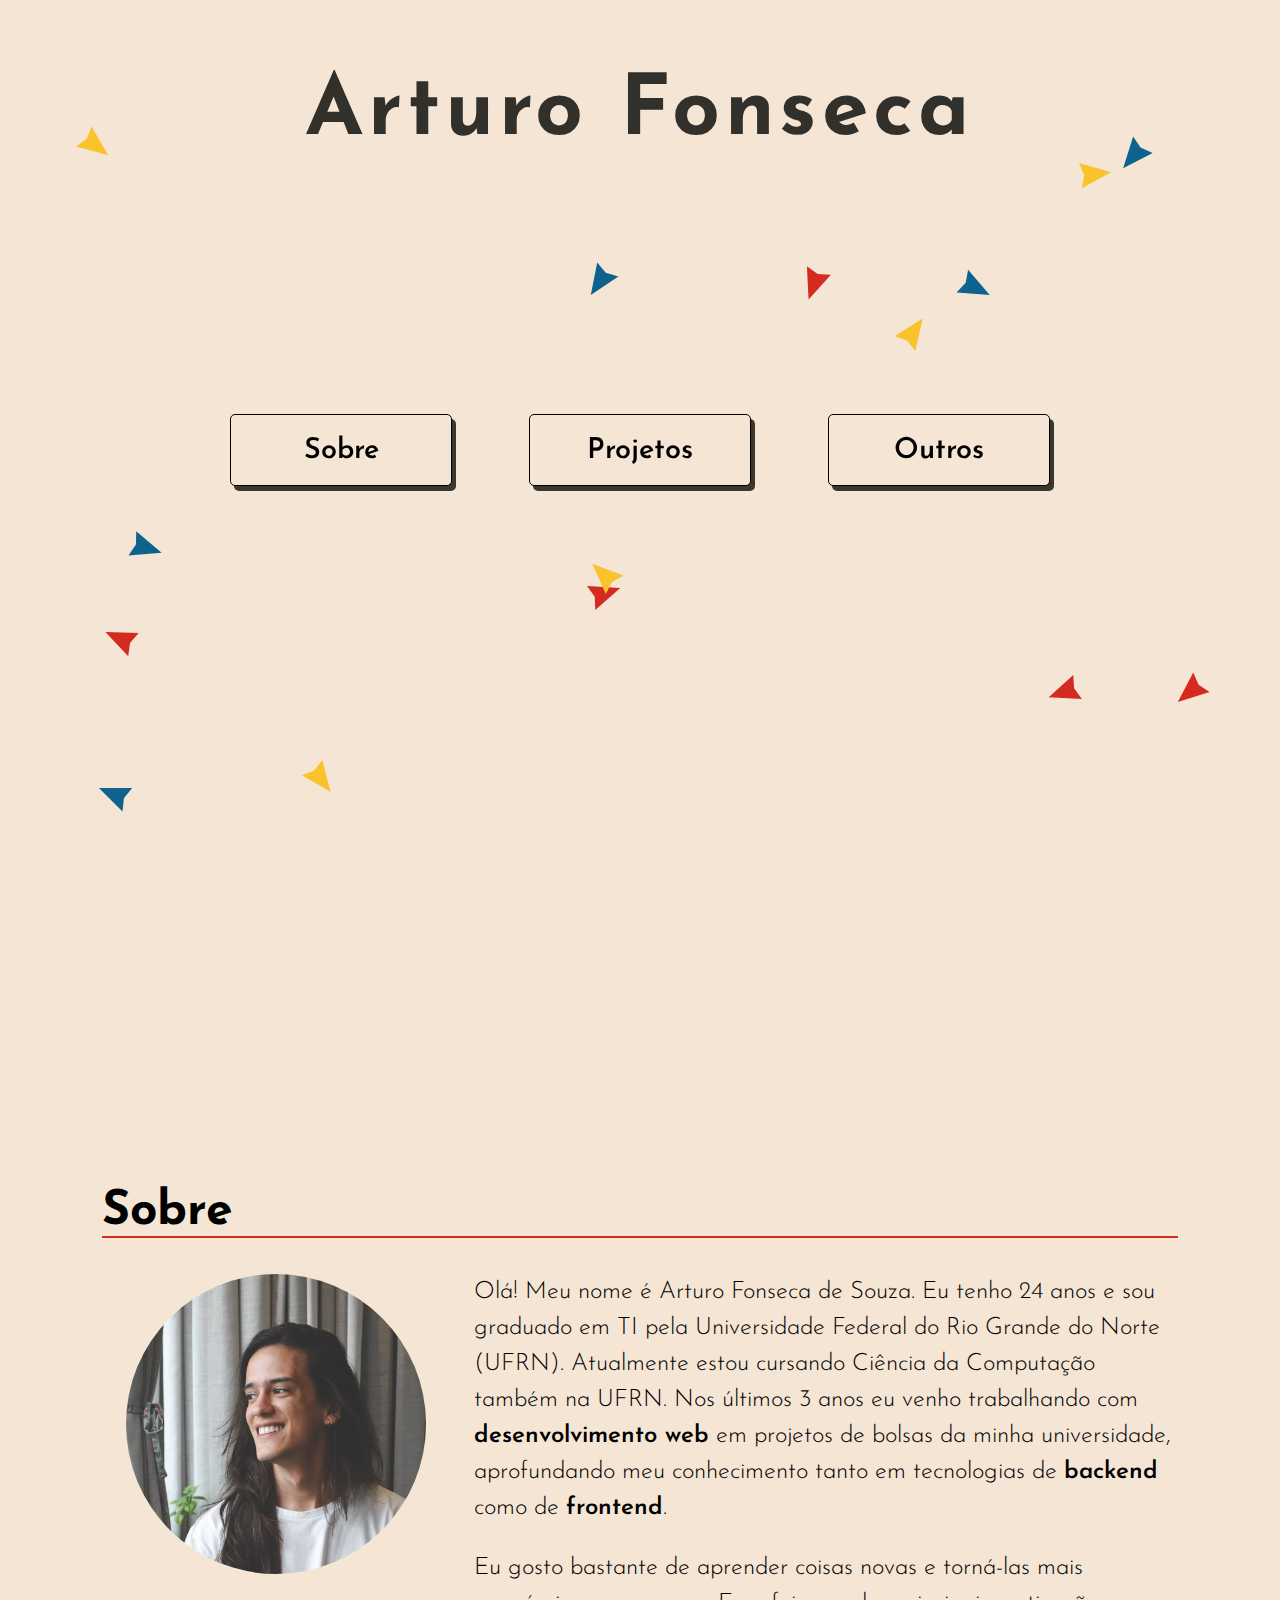
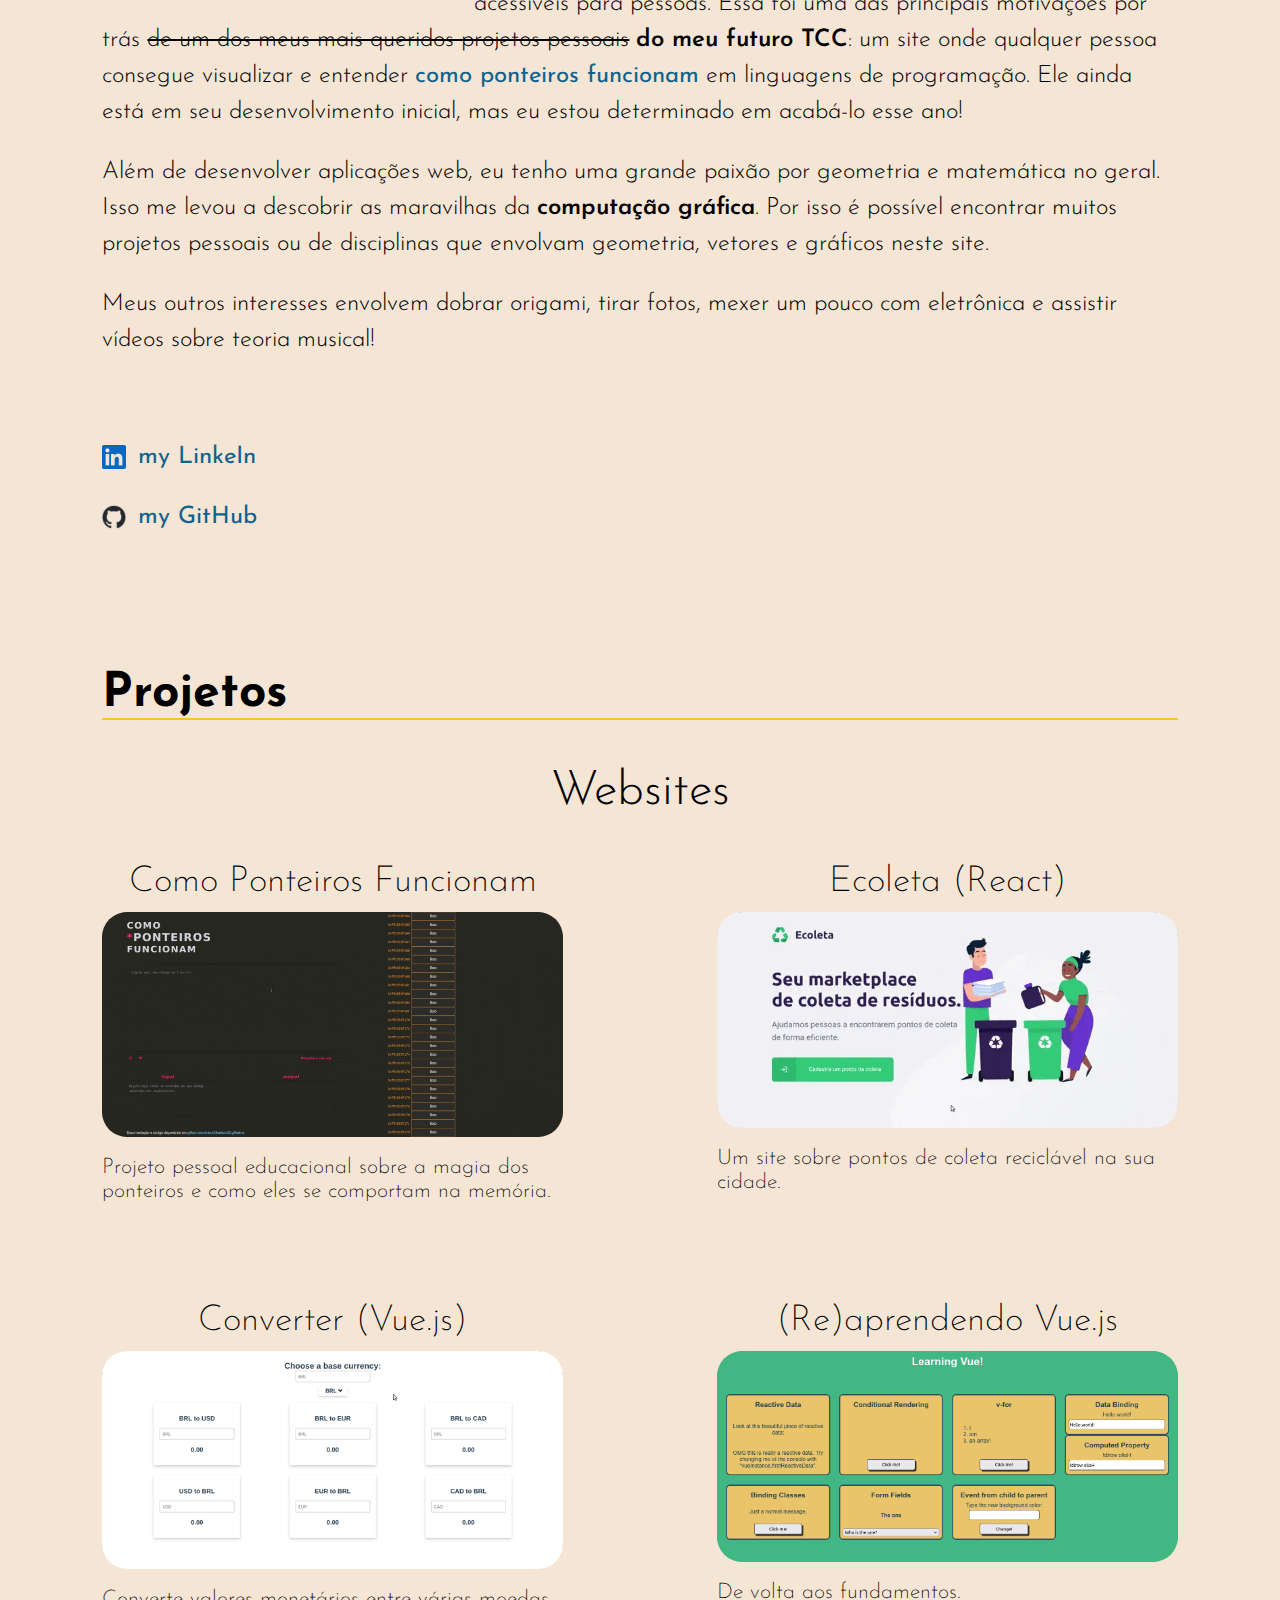
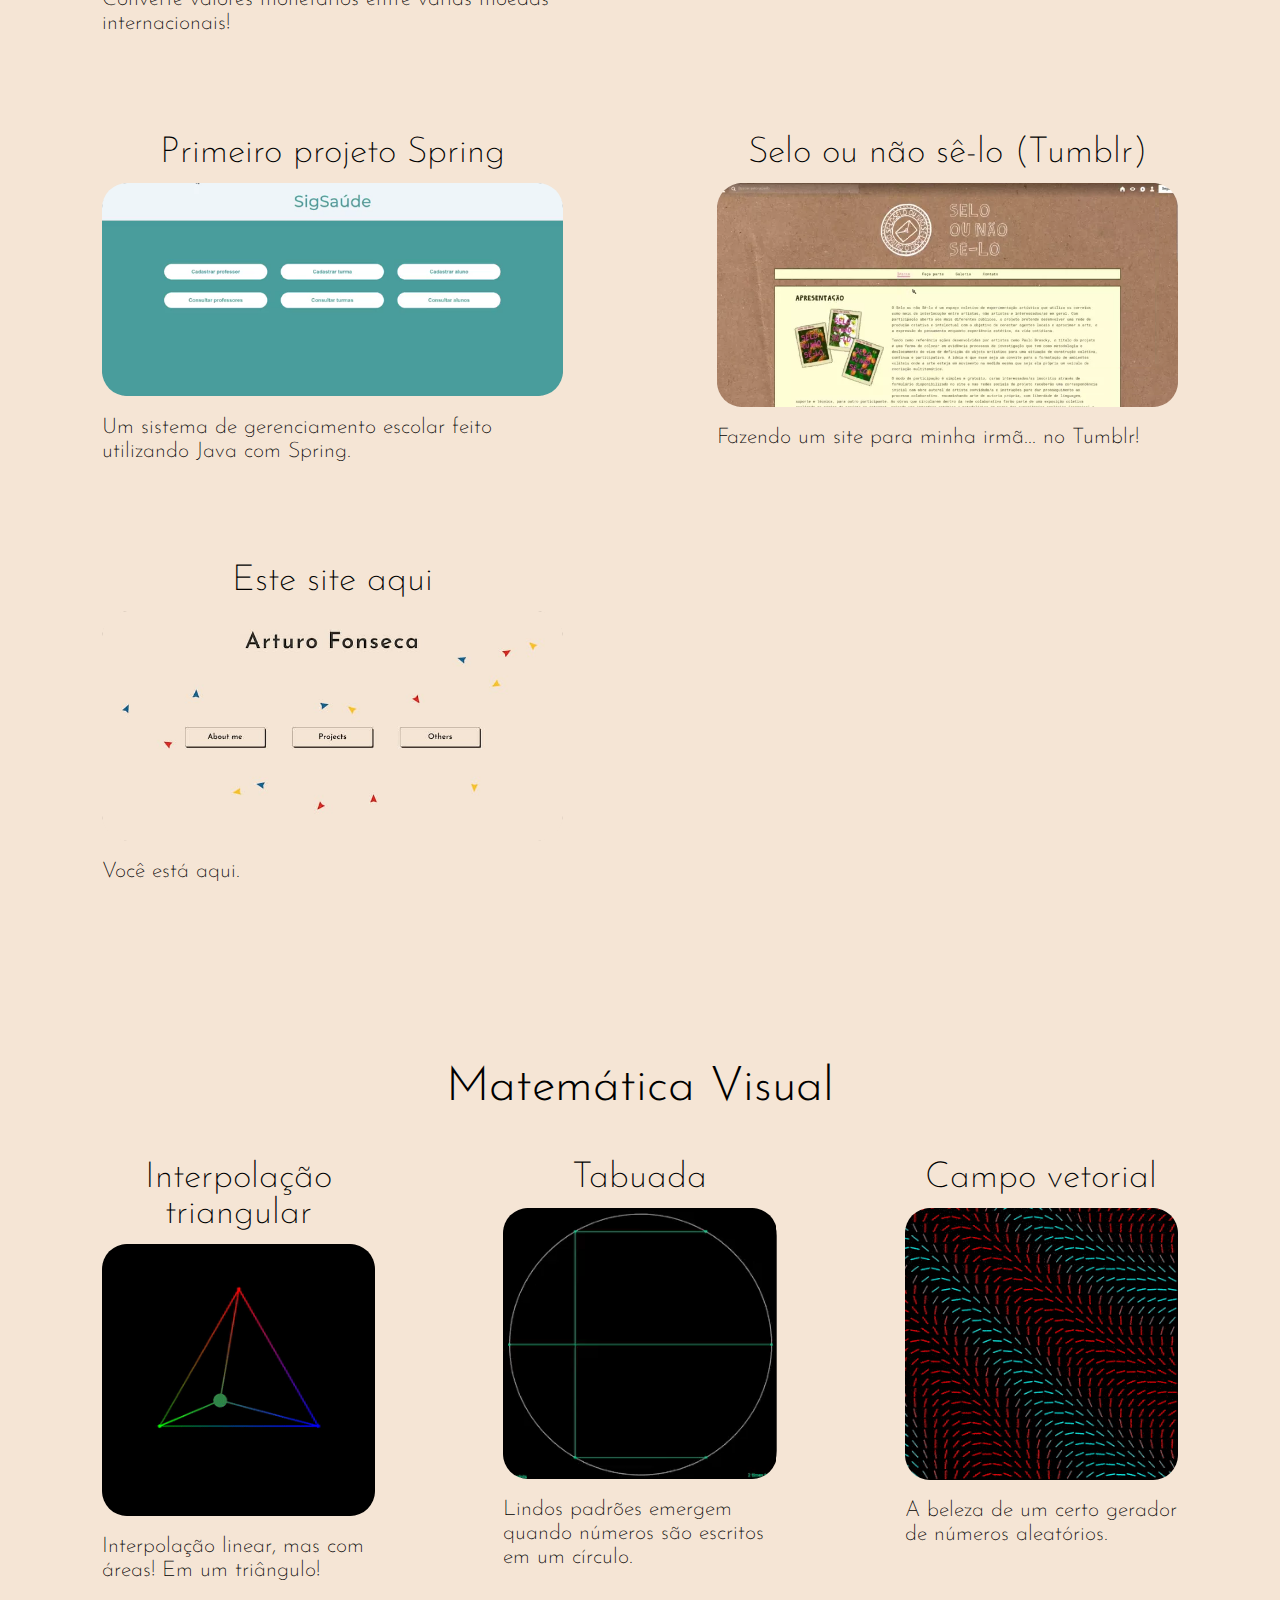
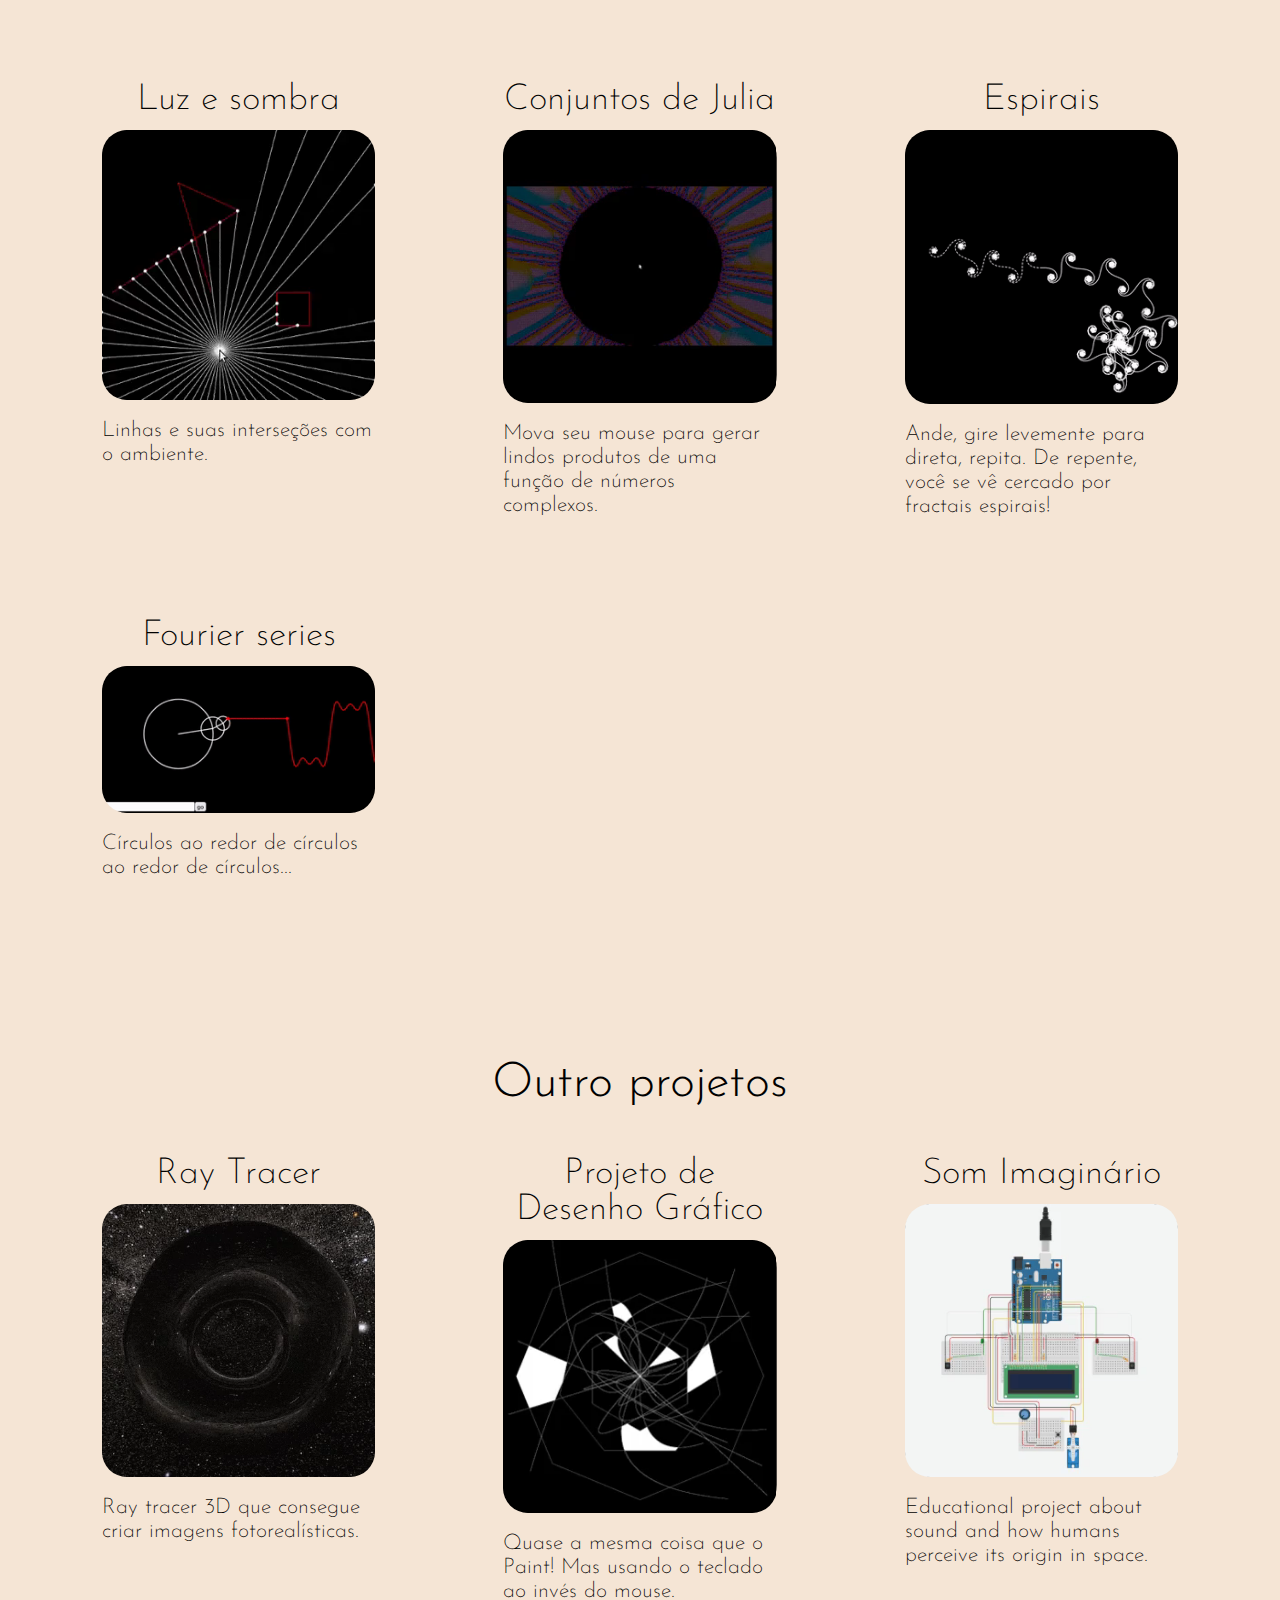
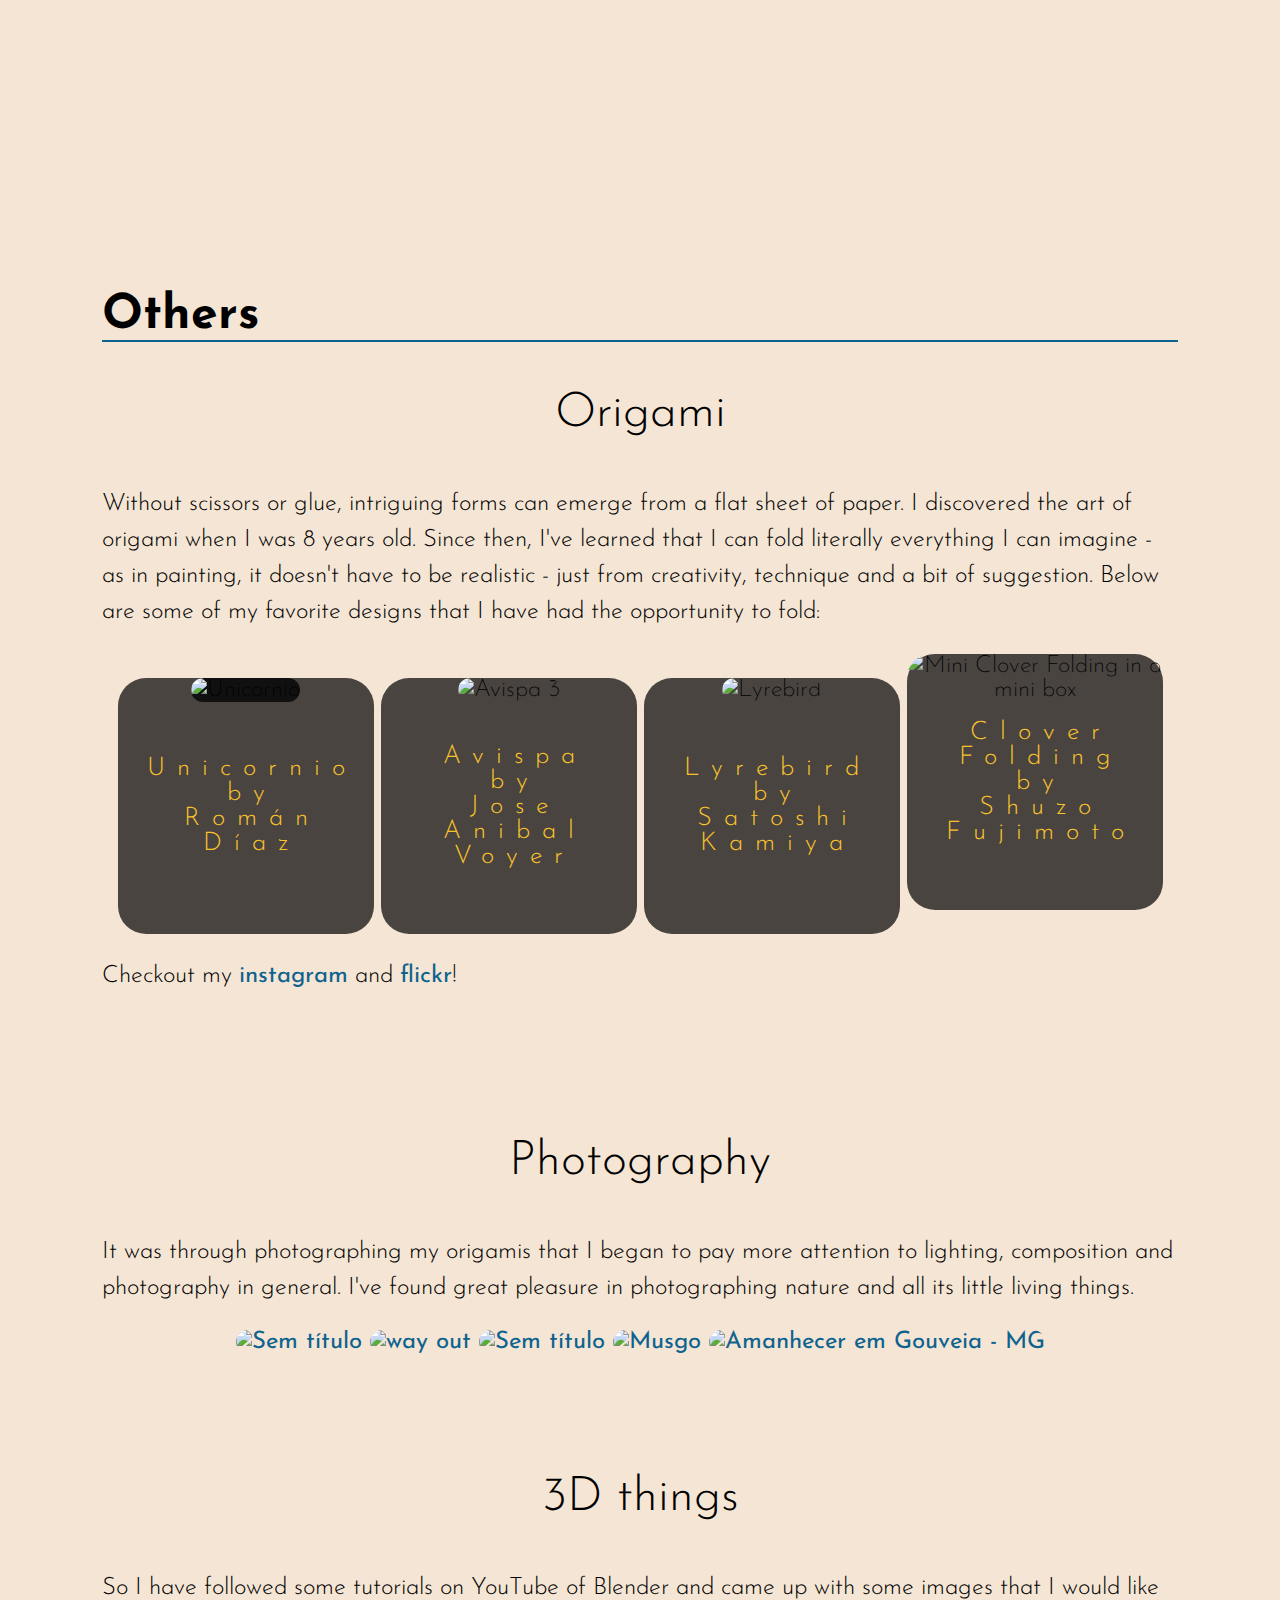
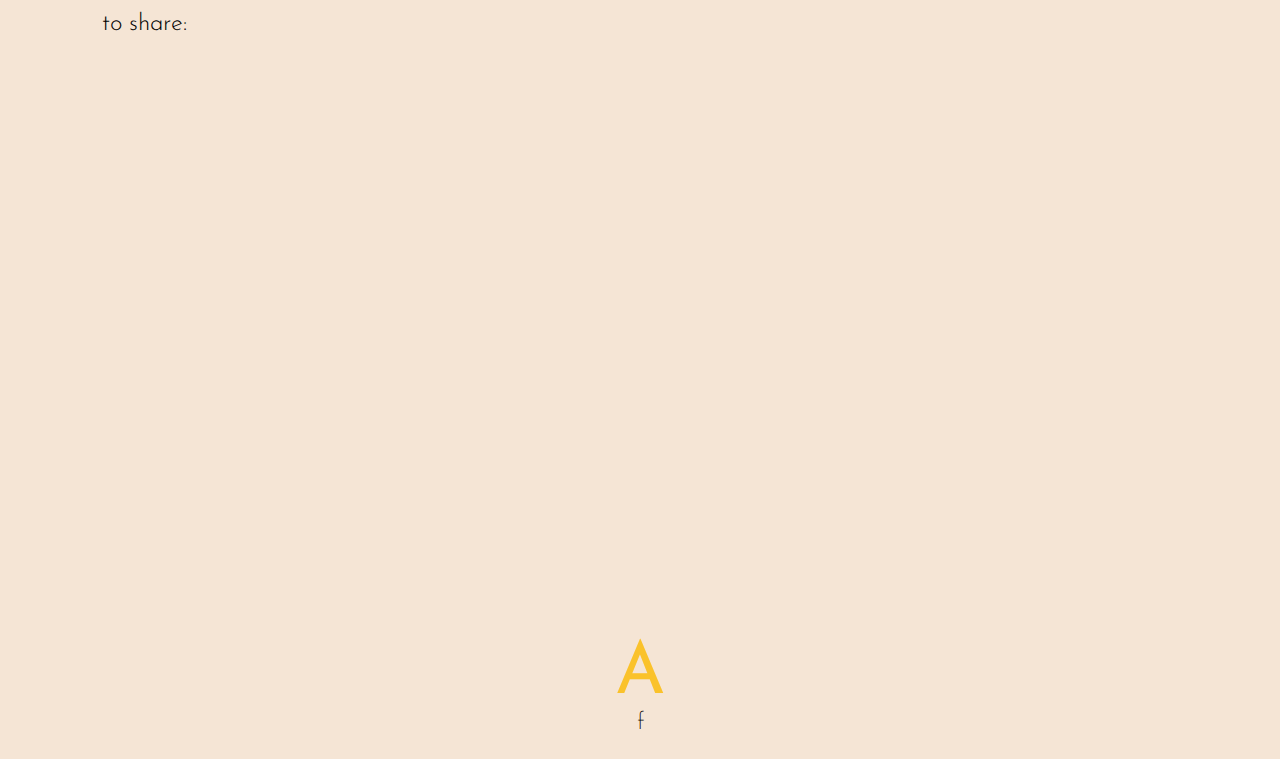
==== commit c44a91a9: "Start translation of the Other Projects to portuguese" ====
--- a/pt.html
+++ b/pt.html
@@ -1025,15 +1025,18 @@
 							</p>
 
 							<p>
-								Doing this project was challenging because of its size. We had to take into account the <em>camera</em>,
-								<em>objects</em> and their <em>interactions with rays</em>, different <em>types of lights</em>, different
-								<em>light models</em>, parsing <em>XML files</em> and <em>.obj files</em>... At the same time it was very
-								rewarding because at each step we could <em>see</em> the result of what we had done at that point.
-							</p>
-
-							<p>
-								In the end, we couldn't believe the images that our own program made! The (optional) spherical background
-								made the reflective surfaces much more interesting!
+								Fazer esse projeto foi desafiante por conta de seu tamanho. Tivemos que considerar
+								a <em>câmera</em>, <em>objetos</em> e suas <em>interações com os raios</em>, diferentes
+								<em>tipos de ilumuninações</em>, diferentes <em>modelos de luz</em>, parsear
+								<em>arquivos XML</em> e <em>arquivos .obj</em>... Ao mesmo tempo, foi muito gratificante
+								porque a cada etapa do projeto nos podíamos <em>ver</em> o resultado do que tínhamos feito
+								até então.
+							</p>
+
+							<p>
+								No final, nós não podíamos acreditar nas imagens que o nosso próprio programa produzia!
+								O plano de fundo esférico (opcional) fez com que as surpefíces reflexivas se tornassem
+								muito mais interessantes!
 							</p>
 
 							<div class="media-with-description">
@@ -1047,11 +1050,13 @@
 									</button>
 								</div>
 								<p id="rayTracerDescription" class="gif-description">
-									A GIF of five images alternating: 3 colored
-									spheres on reflective black square, a donut in space that reflects 100% of its surrounding, a
-									mirrored Stanford dragon sitting in an open green field, two mirrored spheres floating in the
-									same field and a tilted green Utah teapot above a square mirror reflecting the blue sky of the
-									same field.
+									GIF feito de 5 imagens que se alternam:
+									primeira imagem: 3 esferas coloridas sob um quadrado escuro reflexivo;
+									segunda imagem: uma rosquinha no espaço que reflete 100% do ambiente;
+									terceira imagem: um dragão de Stanford espelhado sentado em um campo verde;
+									quarta imagem: duas esferas espelhadas flutuando no mesmo campo da imagem anterior;
+									quinta imagem: um bule de Utah verde inclinado sob um espelho quadrado refletindo o
+									céu do mesmo campo das imagens anteriores.
 								</p>
 							</div>
 
@@ -1063,38 +1068,40 @@
 				</div>
 
 				<div>
-					<h4>Drawing Project</h4>
+					<h4>Projeto de Desenho Gráfico</h4>
 					<div class="project-container">
 						<video aria-hidden="true" tabindex="-1" autoplay loop muted src="media/miniatures/drawing-project/drawing-project.mp4"></video>
 						<button class="container-cover" type="button">Saiba <br> mais</button>
 					</div>
-					<p>Almost like Microsoft Paint! But with a keyboard instead of a mouse.</p>
+					<p>Quase a mesma coisa que o Paint! Mas usando o teclado ao invés do mouse.</p>
 
 					<dialog class="project-details modal" aria-modal="true" aria-labelledby="drawingProjectTitle">
 						<div class="modal-content">
-							<h3 id="drawingProjectTitle">Drawing Project</h3>
-							<p>
-								This was the final project of the course Introduction to Programming Techniques, taught by professor
-								Gustavo Girão in my second period. It was made by me and my friend
-								<a href="https://github.com/artursantiago">Artur Santiago</a> in the C programming language.
-							</p>
-
-							<p>
-								It's about drawing raster images in the PPM format with commands in a textfile. This is what it can draw:
+							<h3 id="drawingProjectTitle">Projeto de Desenho Gráfico</h3>
+							<p>
+								Este foi o projeto final da disciplina de Introdução à Técnicas de Programção, lecionada
+								pelo professor Gustavo Girão no meu segundo semestre na universidade. Foi feito por mim
+								e meu amigo <a href="https://github.com/artursantiago">Artur Santiago</a> utilizando a
+								linguagem de programção C.
+							</p>
+
+							<p>
+								O projeto é sobre desenhar imagens rasterizadas no formato PPM com comandos em um
+								arquivo de texto. Isto é o que ele consegue desenhar:
 							</p>
 
 							<ul>
-								<li>Lines;</li>
-								<li>Circles;</li>
-								<li>Rectangles;</li>
-								<li><a href="https://en.wikipedia.org/wiki/B%C3%A9zier_curve">Bézier curves;</a></li>
-								<li>Random Bézier curves!;</li>
-								<li>Regular polygons;</li>
-								<li>Fill tool.</li>
+								<li>Linhas;</li>
+								<li>Círculos;</li>
+								<li>Retângulos;</li>
+								<li><a href="https://en.wikipedia.org/wiki/B%C3%A9zier_curve">Curvas de Bézier;</a></li>
+								<li>Curvas de Bézier aleatórias!;</li>
+								<li>Polígonos regulares;</li>
+								<li>Ferramenta de balde de tinta.</li>
 							</ul>
 
 							<p>
-								I was amazed by how drawing lines in a computer screen was more complex than I thought. This was the first "big" project
+								Eu fiquei I was amazed by how drawing lines in a computer screen was more complex than I thought. This was the first "big" project
 								that I participated and it was a great learning experience about planning, implementing and organizing a project in group.
 							</p>
 
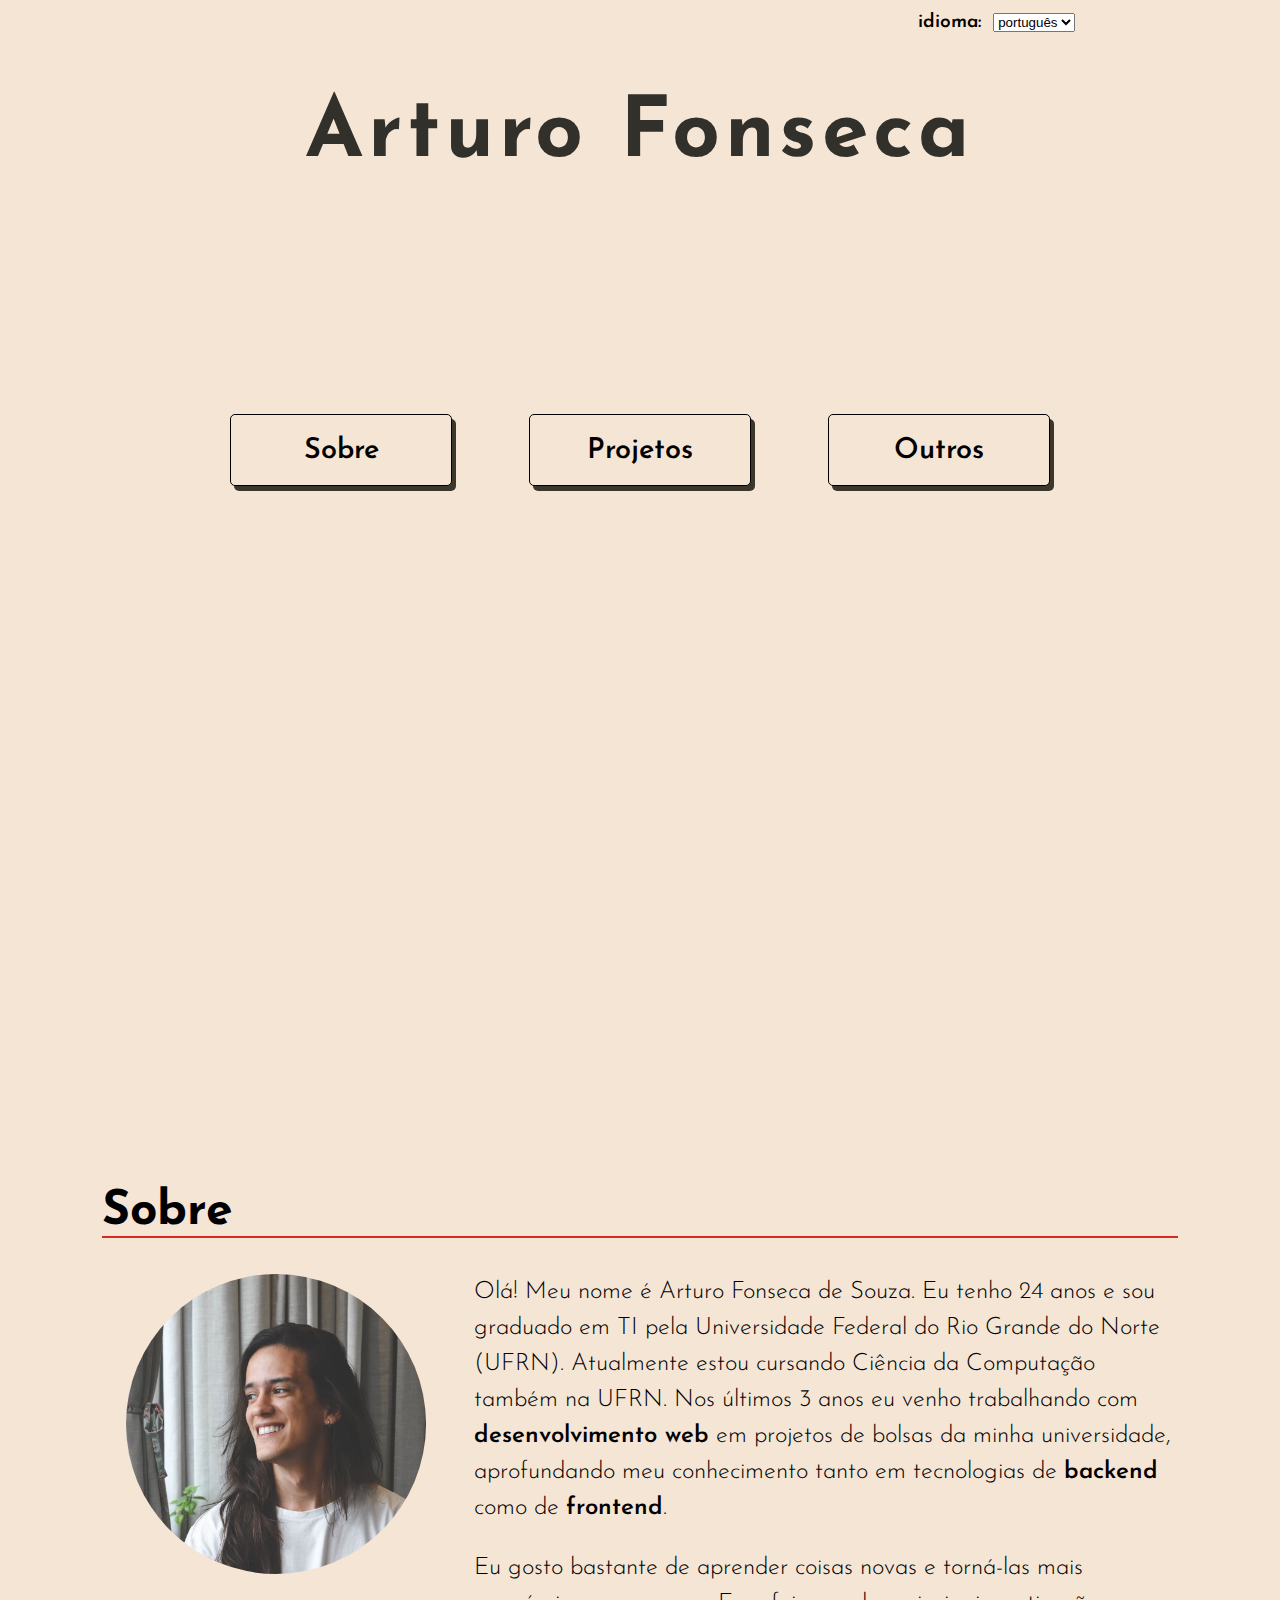
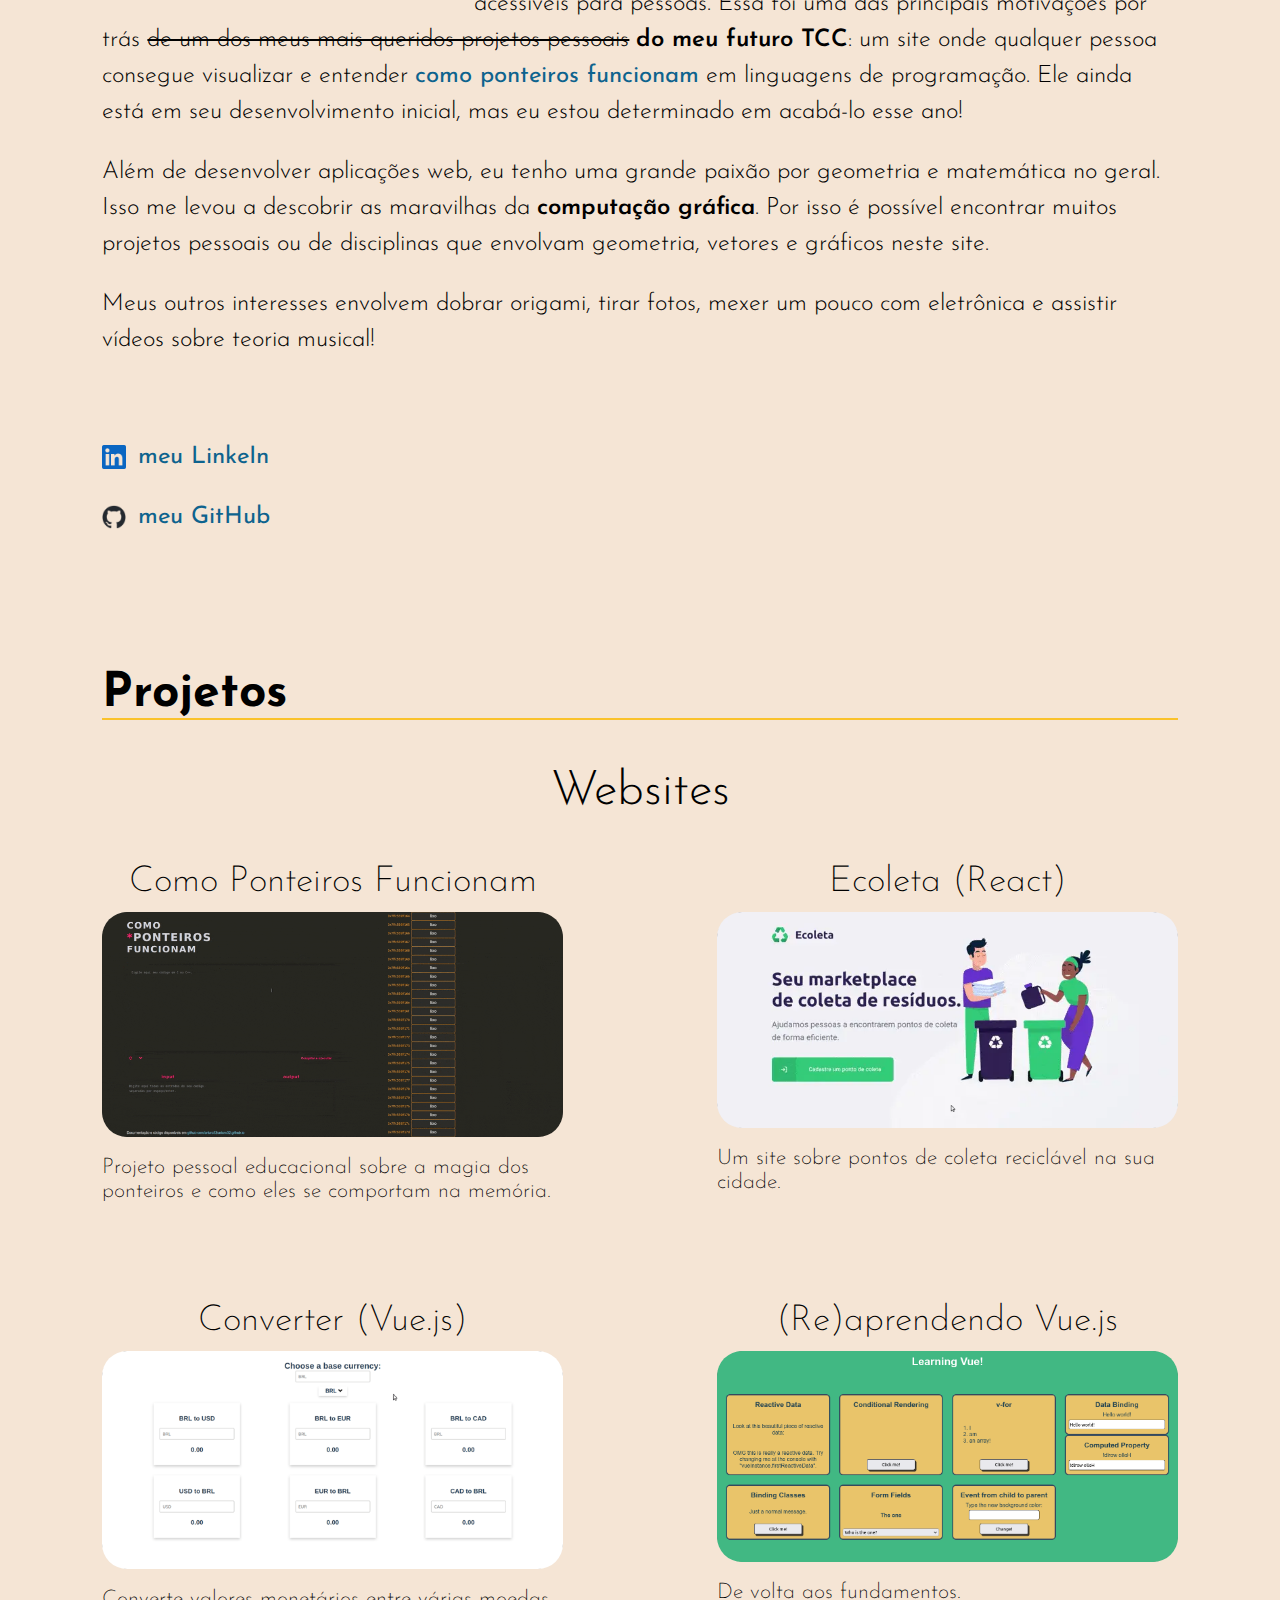
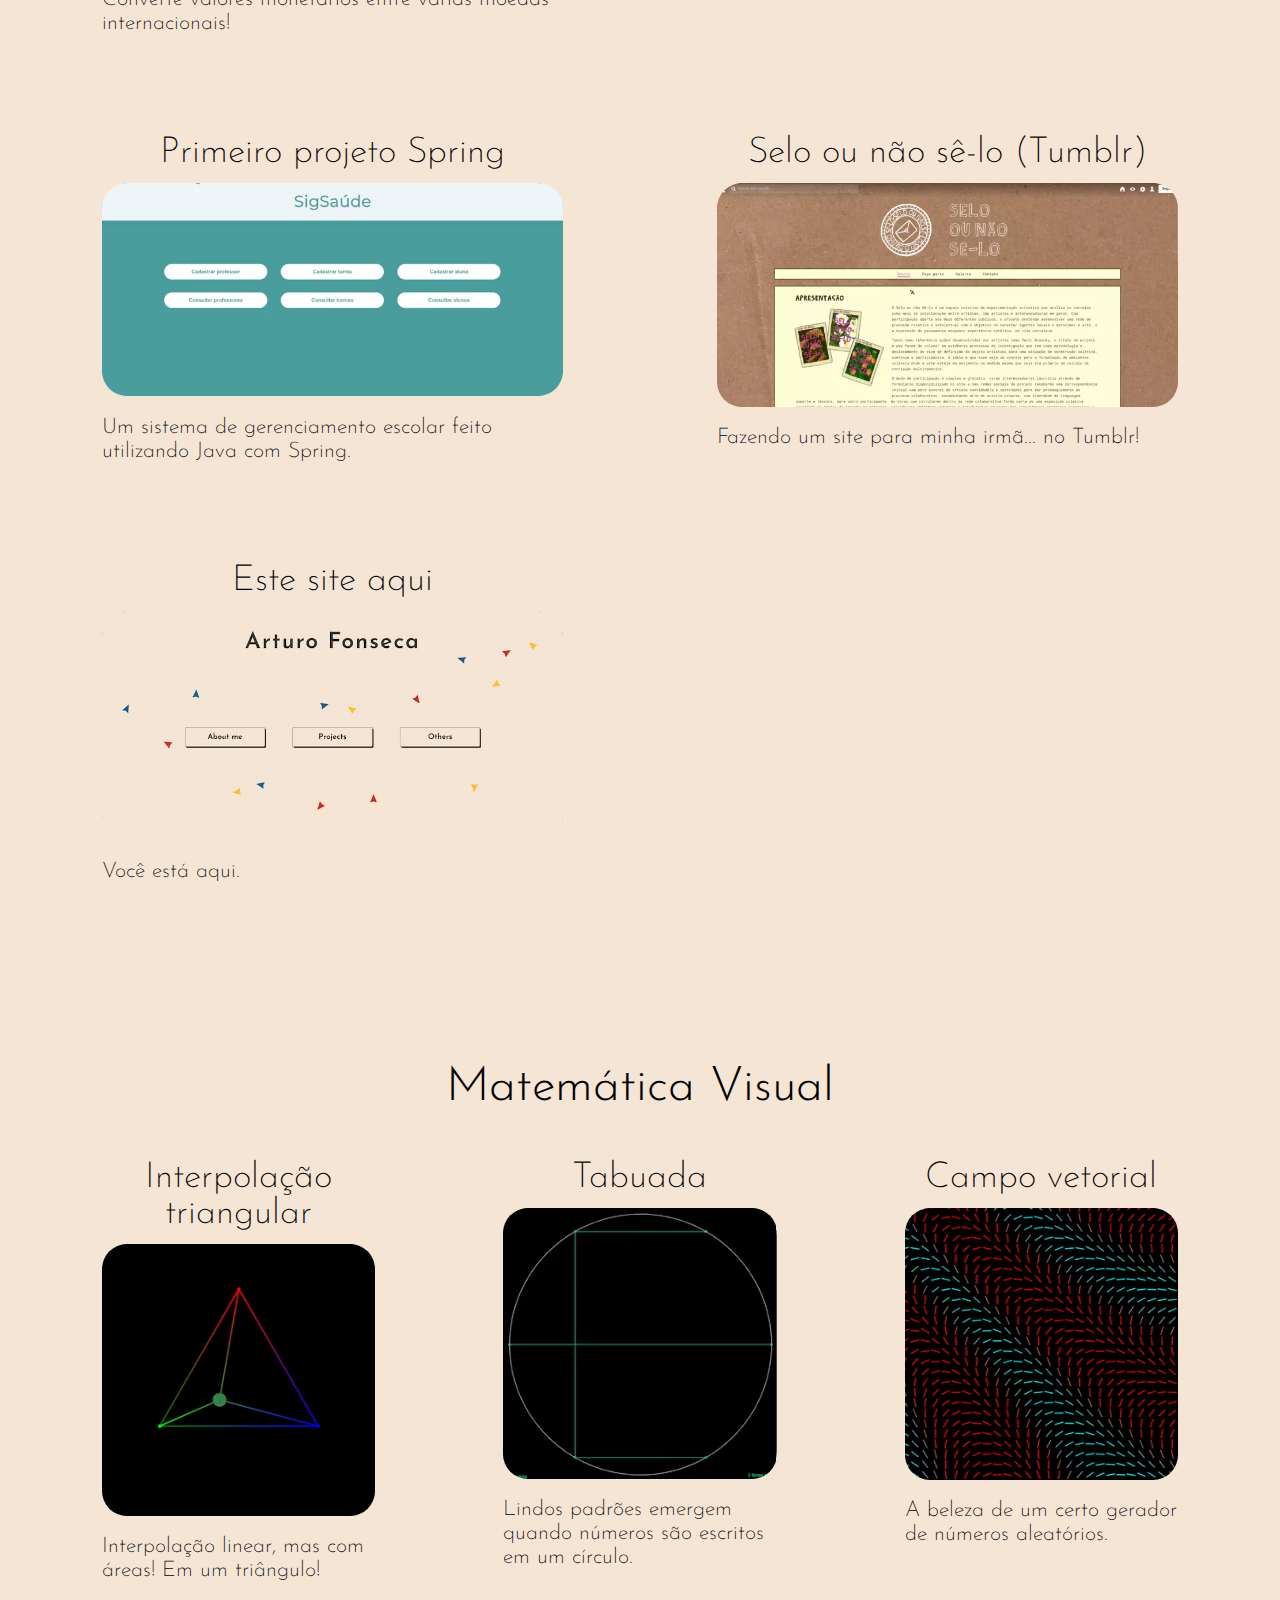
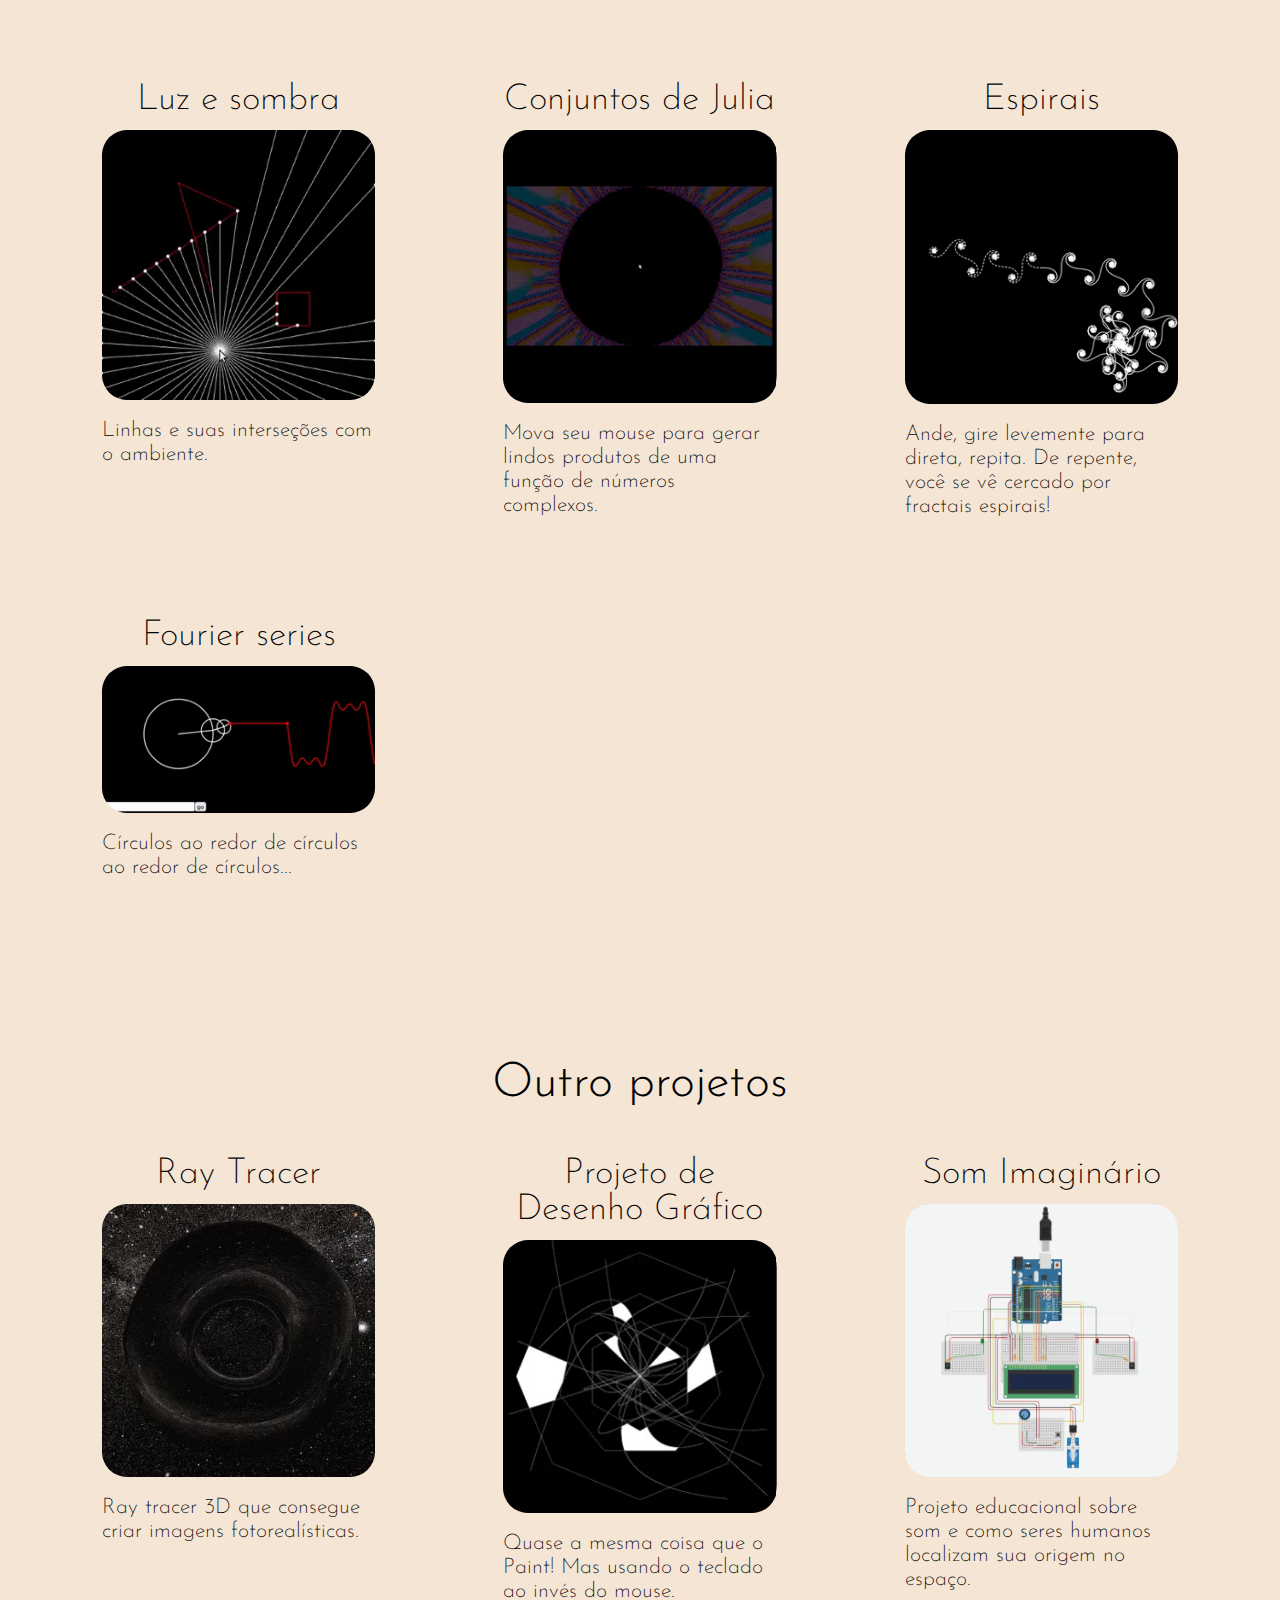
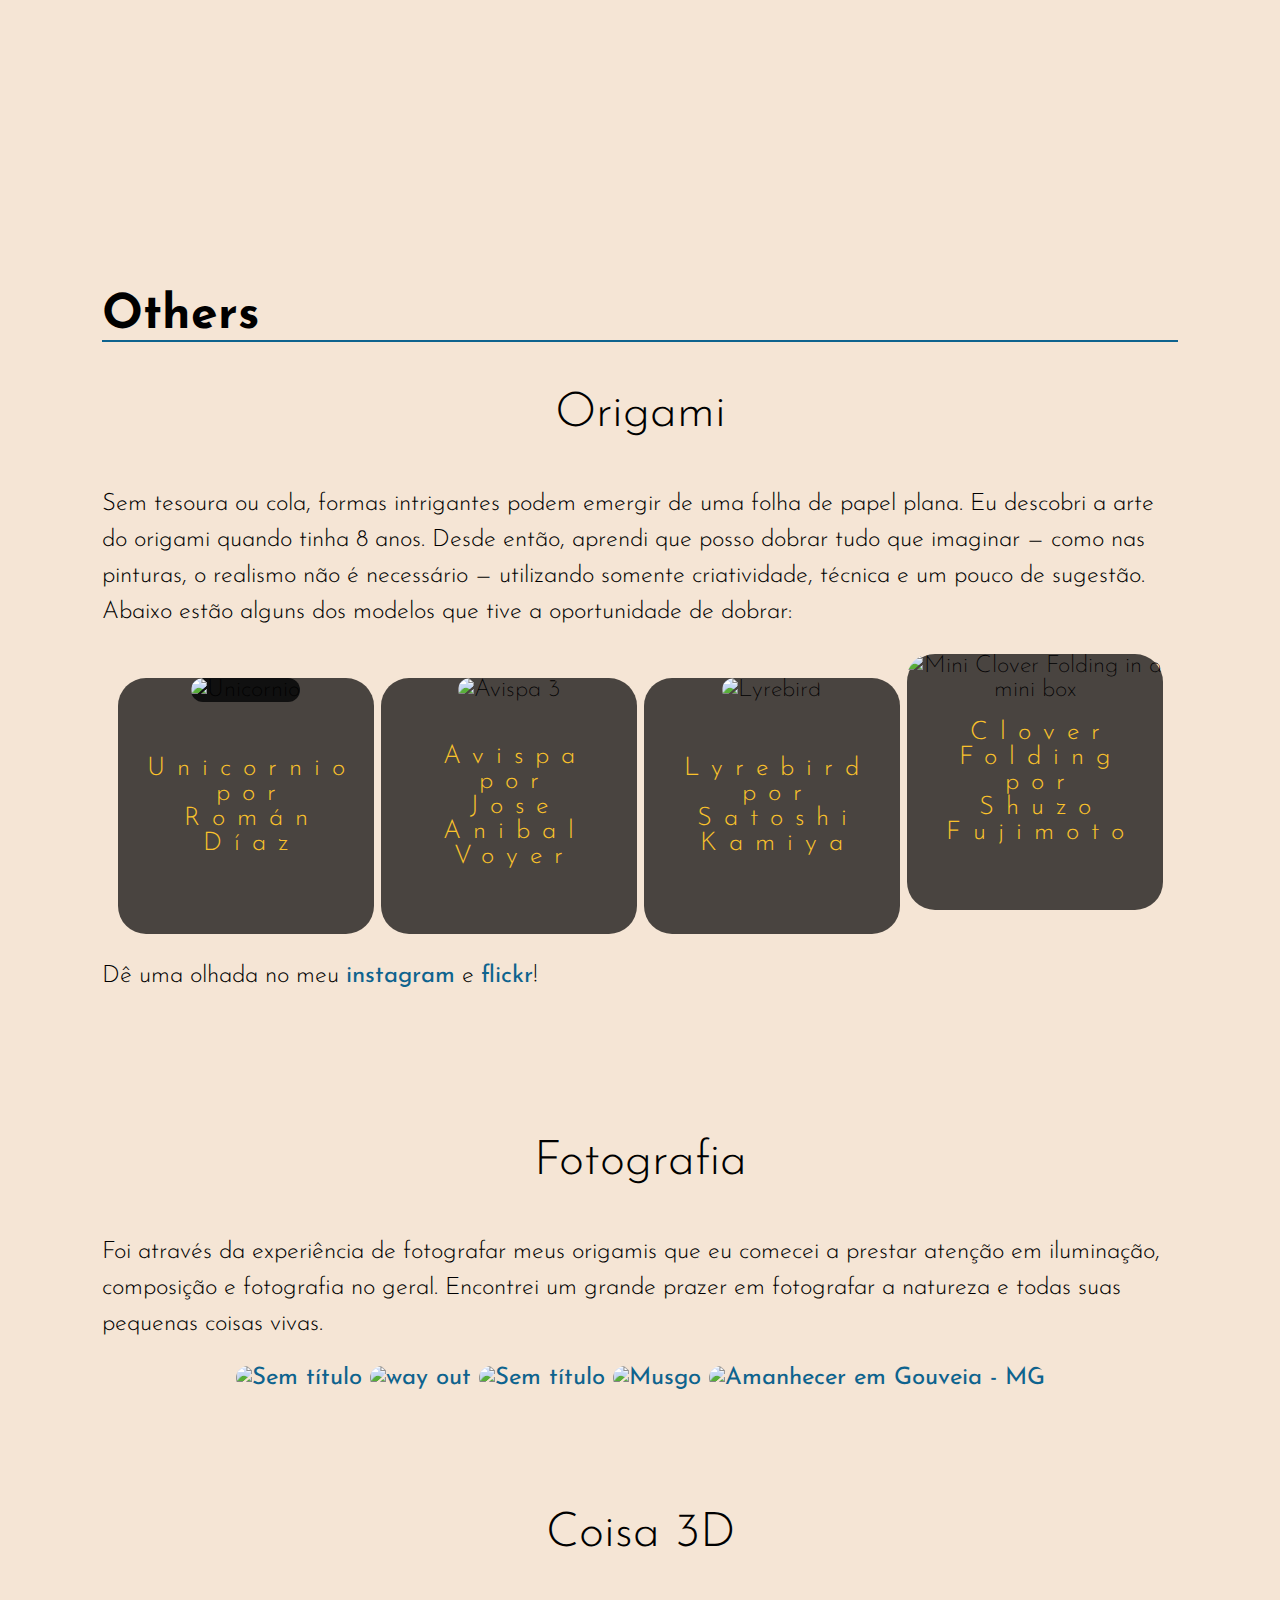
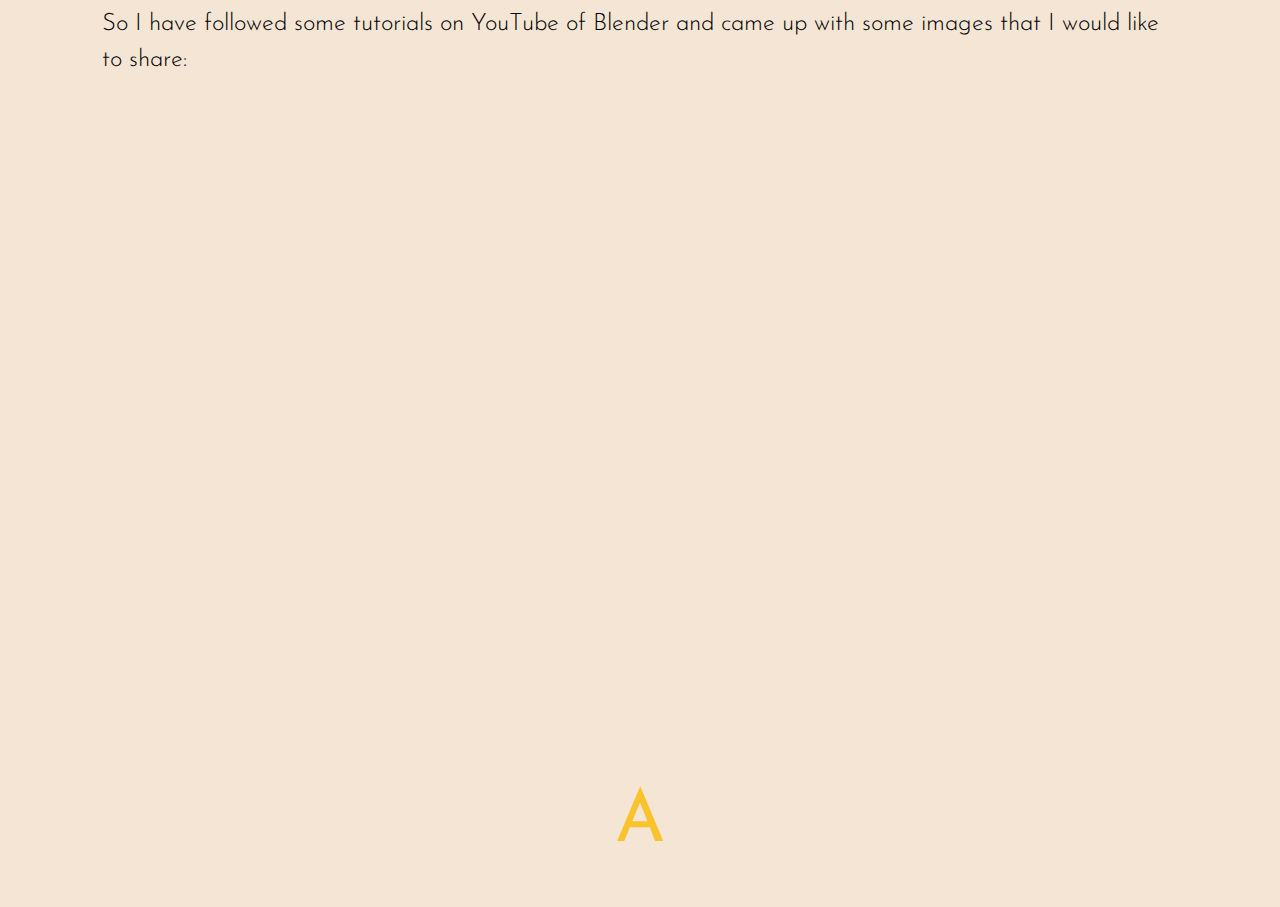
==== commit a4a8a8e7: "Finish translation to portuguese" ====
--- a/pt.html
+++ b/pt.html
@@ -46,8 +46,15 @@
 <body>
 <div id="frontPageCanvas" aria-hidden="true" tabindex="-1"></div>
 <header>
-	<h1>Arturo Fonseca</h1>
+
+	<label for="idiom">idioma:</label>
+	<select id="idiom">
+		<option>português</option>
+		<option>english</option>
+	</select>
+
 </header>
+<h1>Arturo Fonseca</h1>
 <main>
 	<section>
 		<nav id="indexSection" class="subsection">
@@ -84,7 +91,7 @@
 				Eu gosto bastante de aprender coisas novas e torná-las mais acessíveis para pessoas. Essa foi uma das
 				principais motivações por trás <span style="text-decoration: line-through">de um dos meus mais queridos
 				projetos pessoais</span> <em>do meu futuro TCC</em>: um site onde qualquer pessoa consegue visualizar e
-				entender <a href="https://github.com/arturo32/HowPointersWork"> como ponteiros funcionam</a> em
+				entender <a href="https://github.com/arturo32/HowPointersWork/blob/main/README(pt-br).md"> como ponteiros funcionam</a> em
 				linguagens de programação. Ele ainda está em seu desenvolvimento inicial, mas eu estou determinado em
 				acabá-lo esse ano!
 			</p>
@@ -102,10 +109,10 @@
 
 			<div class="section-footer">
 				<p>
-					<a href="https://www.linkedin.com/in/arturo-fonseca/?locale=en_US"><span class="linkedin-icon icon" aria-hidden="true"></span>my LinkeIn</a>
+					<a href="https://www.linkedin.com/in/arturo-fonseca"><span class="linkedin-icon icon" aria-hidden="true"></span>meu LinkeIn</a>
 				</p>
 				<p>
-					<a href="https://github.com/arturo32"><span class="github-icon icon" aria-hidden="true"></span>my GitHub</a>
+					<a href="https://github.com/arturo32"><span class="github-icon icon" aria-hidden="true"></span>meu GitHub</a>
 				</p>
 			</div>
 		</div>
@@ -154,7 +161,7 @@
 
 							<p>Eu falo mais sobre ele na página do projeto abaixo.</p>
 
-							<a class="code-button colorful" href="https://github.com/arturo32/HowPointersWork">Código</a>
+							<a class="code-button colorful" href="https://github.com/arturo32/HowPointersWork/blob/main/README(pt-br).md">Código</a>
 
 						</div>
 						<button type="button" class="close" aria-label="Fechar" title="Fechar"></button>
@@ -301,7 +308,7 @@
 								Para a etapa final desse projeto eu pretendo ler o guia da terceira versão do Vue e
 								utlizá-lo juntamente ao CLI dessa vez. Também vai ser uma preparação para eu continuar o
 								desenvolvimento do projeto
-								<a href="https://github.com/arturo32/HowPointersWork">ComoPonteirosFuncionam</a>.
+								<a href="https://github.com/arturo32/HowPointersWork/blob/main/README(pt-br).md">ComoPonteirosFuncionam</a>.
 							</p>
 							<a class="code-button colorful" href="https://github.com/arturo32/learning-vue">Código</a>
 
@@ -916,7 +923,7 @@
 								É realmente simples como a descrição sugeste: desenhe uma linha, gire a um <em>certo
 								ângulo</em>, desenhe outra linha. Mas a cada repetição, você adicionada esse <em>certo
 								ângulo</em>, acumulando-o. No final você tem uma aproximação de uma
-								<a href="https://en.wikipedia.org/wiki/Euler_spiral" title="Artigo da Wikipidia.">
+								<a href="https://pt.wikipedia.org/wiki/Espiral_de_Cornu" title="Artigo da Wikipidia.">
 									Espiral de Euler</a>. E, se você escolher o ângulo certo, você pode obter uma
 								Espiral de Euler feita de pequnas Espirais de Euler:
 							</p>
@@ -964,7 +971,7 @@
 							<p>
 								A série de Fourier é uma forma de usar as funções seno e cosseno para aproximar outras
 								funções. É um pouco parecido com a
-								<a href="https://en.wikipedia.org/wiki/Taylor_series">série de Taylor</a>, que muitas
+								<a href="https://pt.wikipedia.org/wiki/S%C3%A9rie_de_Taylor">série de Taylor</a>, que muitas
 								pessoas aprendem na disciplina de cálculo na universidade.
 							</p>
 
@@ -1101,8 +1108,15 @@
 							</ul>
 
 							<p>
-								Eu fiquei I was amazed by how drawing lines in a computer screen was more complex than I thought. This was the first "big" project
-								that I participated and it was a great learning experience about planning, implementing and organizing a project in group.
+								Eu me surpreendi pelo fato de que desenhar linhas em um computador é bem mais complexo
+								do que pensava. Píxels vem em quantidades discretas, bem diferente do espaço contínuo
+								de uma folha de papel em nossa realidade, por exemplo. É necessário ter algorítmos
+								espertos que decidam que píxels devem ser "coloridos" o não.
+							</p>
+
+							<p>
+								Este foi o primeiro "grande" projeto que participei e foi uma grande aprendizado sobre
+								planjamento, implementação e organização de um projeto em grupo.
 							</p>
 
 							<div class="media-with-description">
@@ -1116,11 +1130,11 @@
 									</button>
 								</div>
 								<p id="drawingProjectDescription" class="gif-description">
-									A GIF showing 5 images of white geometric drawings on a black background.
+									GIF mostrando 5 imagens de desenhos geométricos brancos em um fundo preto..
 								</p>
 							</div>
 
-							<a class="code-button colorful" href="https://github.com/arturo32/DrawingProject">Código</a>
+							<a class="code-button colorful" href="https://github.com/arturo32/DrawingProject/blob/master/README(pt-br).md">Código</a>
 
 						</div>
 						<button type="button" class="close" aria-label="Fechar" title="Fechar"></button>
@@ -1133,22 +1147,24 @@
 						<video aria-hidden="true" tabindex="-1" autoplay loop muted src="media/miniatures/som-imaginario/som-imaginario.mp4"></video>
 						<button class="container-cover" type="button">Saiba <br> mais</button>
 					</div>
-					<p>Educational project about sound and how humans perceive its origin in space.</p>
+					<p>Projeto educacional sobre som e como seres humanos localizam sua origem no espaço.</p>
 
 					<dialog class="project-details modal" aria-modal="true" aria-labelledby="drawingProjectTitle">
 						<div class="modal-content">
 							<h3 id="somImaginarioTitle">Som Imaginário</h3>
 
 							<p>
-								This was the final project of the Embedded Systems course taught by Professor
+								Este foi o projeto final da disciplia de Sistema Embarcados lecionada pela professora
 								<a href="https://sigaa.ufrn.br/sigaa/public/docente/portal.jsf?siape=1882699">Mônica Magalhães Pereira</a>.
 							</p>
 
 							<p>
-								It's an electronic education about the physics of sound and how humans can perceive its origin. It is intended for
-								primary and secondary school classrooms. The device, made with Arduino, two sound sensors, an LCD display,
-								a potentiometer and one stepper motor can indicate the origin of loud sounds, by measuring the difference in
-								the time it takes for the sound to reach each sensor.
+								Ele é sobre um jogo eletrônico educacional com a intenção de ensinar sobre como
+								ondas sonoras funcionam e como o ser humano consegue captar essas ondas e localizar
+								a origem de um certo som no espaço. É pensando para salas de aula do fundamental e
+								ensino médio. O dispositivo — feito com Arduino, dois sensores de som, um LCD, um
+								potenciômetro e um motor de passo — pode indicar a origem de sons altos e curtos,
+								medindo a diferença de tempo em que o som leva para chegar entre os sensores.
 							</p>
 
 							<div class="media-with-description">
@@ -1162,37 +1178,43 @@
 									</button>
 								</div>
 								<p id="somImaginarioDescription" class="gif-description">
-									A GIF of five images alternating: one is a
-									diagram of an electronic project with an arduino, two sound sensors, a lcd screen, a motor and
-									a potentiometer.
+									GIF com duas imagens que se alternam: uma é o diagrama do dispositivo; a outra é uma
+									foto desse dispositivo.
 								</p>
 							</div>
 
 
 							<p>
-								One of the game modes involves someone clapping their hands while the device tries to point to their location. Since
-								the device only has 2 sound sensors, it can point to the opposite location of a particular sound. This can lead to
-								discussions about why the device behave likes that and how it knows where to point to.
-							</p>
-
-							<p>
-								I was inspired by a <a href="https://www.youtube.com/watch?v=Oai7HUqncAA">video from the Smarter Every Day YouTube channel</a>,
-								as well as a <a href="https://youtu.be/CqB95rj_txI">video from Steve Mould's channel</a>.
-							</p>
-
-							<p>The game also involved a mobile app that I couldn't implement in time. Below there are some screens that I prototyped:</p>
+								Um dos dois modos do jogo envolve alguém batendo palmas enquanto o dispositivo tenta
+								apontar para sua localização. Por conta que o dispositivo possui somente 2 sensores de
+								som, ele pode apontar ás vezes para a direção oposta da origem do som. Isso pode levar
+								a discussões sobre o porquê que o dispositvo se comporta dessa maneira e como ele
+								escolhe para onde apontar.
+							</p>
+
+							<p>
+								Fui inspirado por um <a href="https://www.youtube.com/watch?v=Oai7HUqncAA">vídeo do
+								canal do  YouTube Smarter Every Day YouTube</a>, como também por um
+								<a href="https://youtu.be/CqB95rj_txI">vídeo do canal do Steve Mould</a>.
+							</p>
+
+							<p>O jogo também contava com um aplicativo de celular que eu não consegui implementar a
+								tempo. Abaixo algumas das telas que prototipei:</p>
 
 							<figure>
-								<img  src="media/miniatures/som-imaginario/som_imaginario_screens.png" class="full-image" alt=""/>
+								<img  src="media/miniatures/som-imaginario/som_imaginario_screens.png" class="full-image"
+									  alt="Três tela do aplicativo Som Imaginário."/>
 								<figcaption>
-									Three screens of the Som Imaginário app, written in portuguese: the first one with a button that takes to the
-									"about" section (third screen) and other that opens a modal for choosing one of the two game modes (second screen).
+									Três telas do aplicativo do Som Imaginário: a primeira com dois botões — um que leva
+									para seção "Sobre" (terceira tela) e outro que abre um modal para escolher uma dos
+									dois modos de jogo (Segunda tela).
 								</figcaption>
 							</figure>
 
 							<p>
-								PS The name of the project it's a reference to a <a href="https://open.spotify.com/album/001niW2B91JYvUJZEKgbkN?si=mYGtuccqS36OUY0aeNbJxA"
-																					title="Matança do Porco Album" aria-label="Matança do Porco Album">brazilian band from the 70's</a>.
+								PS: O nome do projeto faz referência à uma
+								<a href="https://open.spotify.com/album/001niW2B91JYvUJZEKgbkN?si=mYGtuccqS36OUY0aeNbJxA"
+								   title="Matança do Porco Album" aria-label="Matança do Porco Album">banda dos anos 70</a>.
 							</p>
 
 
@@ -1215,39 +1237,43 @@
 			<h3>Origami</h3>
 			<div>
 				<p>
-					Without scissors or glue, intriguing forms can emerge from a flat sheet of paper. I discovered the art of origami when
-					I was 8 years old. Since then, I've learned that I can fold literally everything I can imagine - as in painting, it
-					doesn't have to be realistic - just from creativity, technique and a bit of suggestion. Below are some of my favorite
-					designs that I have had the opportunity to fold:
+					Sem tesoura ou cola, formas intrigantes podem emergir de uma folha de papel plana. Eu descobri a
+					arte do origami quando tinha 8 anos. Desde então, aprendi que posso dobrar tudo que imaginar — como
+					nas pinturas, o realismo não é necessário — utilizando somente criatividade, técnica e um pouco de
+					sugestão. Abaixo estão alguns dos modelos que tive a oportunidade de dobrar:
 				</p>
 
 				<div id="origami">
 					<div class="project-container">
 						<img  src="https://live.staticflickr.com/65535/50110110346_ec924097e6.jpg" alt="Unicornio" style="object-fit: contain; object-position: center; background-color: #101010;">
-						<a class="container-cover" data-flickr-embed="true" data-header="true" href="https://www.flickr.com/photos/arturorigami_/50110110346/" title="Unicornio"><div>Unicornio <br/> by <br/> Román Díaz</div></a>
+						<a class="container-cover" data-flickr-embed="true" data-header="true" href="https://www.flickr.com/photos/arturorigami_/50110110346/" title="Unicornio"><div>Unicornio <br/> por <br/> Román Díaz</div></a>
 					</div>
 					<div class="project-container">
 						<img  src="https://live.staticflickr.com/65535/49681473102_0ed1a82c54.jpg" alt="Avispa 3">
-						<a class="container-cover" data-flickr-embed="true" data-header="true" href="https://www.flickr.com/photos/arturorigami_/49681473102/" title="Avispa 3"><div>Avispa <br/> by <br/> Jose Anibal Voyer</div></a>
+						<a class="container-cover" data-flickr-embed="true" data-header="true" href="https://www.flickr.com/photos/arturorigami_/49681473102/" title="Avispa 3"><div>Avispa <br/> por <br/> Jose Anibal Voyer</div></a>
 					</div>
 					<div class="project-container">
 						<img  src="https://live.staticflickr.com/923/43592494902_c331f6fcdc.jpg" alt="Lyrebird" style="object-position: 87%;">
-						<a class="container-cover" data-flickr-embed="true" data-header="true" href="https://www.flickr.com/photos/arturorigami_/43592494902/" title="Lyrebird"><div>Lyrebird <br/> by <br/> Satoshi Kamiya</div></a>
+						<a class="container-cover" data-flickr-embed="true" data-header="true" href="https://www.flickr.com/photos/arturorigami_/43592494902/" title="Lyrebird"><div>Lyrebird <br/> por <br/> Satoshi Kamiya</div></a>
 					</div>
 					<div class="project-container">
 						<img  src="https://live.staticflickr.com/950/42192923111_c16aa14da7_n.jpg" alt="Mini Clover Folding in a mini box">
-						<a class="container-cover" data-flickr-embed="true" data-header="true" href="https://www.flickr.com/photos/arturorigami_/42192923111/in/photostream/" title="Mini Clover Folding in a mini box"><div>Clover Folding <br/> by <br/> Shuzo Fujimoto</div></a>
-					</div>
-				</div>
-
-				<p>Checkout my <a href="https://www.instagram.com/arturorigamis/">instagram</a> and <a href="https://www.flickr.com/photos/arturorigami_/">flickr</a>!</p>
+						<a class="container-cover" data-flickr-embed="true" data-header="true" href="https://www.flickr.com/photos/arturorigami_/42192923111/in/photostream/" title="Mini Clover Folding em uma mini caixa"><div>Clover Folding <br/> por <br/> Shuzo Fujimoto</div></a>
+					</div>
+				</div>
+
+				<p>Dê uma olhada no meu <a href="https://www.instagram.com/arturorigamis/">instagram</a> e <a href="https://www.flickr.com/photos/arturorigami_/">flickr</a>!</p>
 			</div>
 
 
 
-			<h3>Photography</h3>
+			<h3>Fotografia</h3>
 			<div>
-				<p>It was through photographing my origamis that I began to pay more attention to lighting, composition and photography in general. I've found great pleasure in photographing nature and all its little living things.</p>
+				<p>
+					Foi através da experiência de fotografar meus origamis que eu comecei a prestar atenção em
+					iluminação, composição e fotografia no geral. Encontrei um grande prazer em fotografar a natureza
+					e todas suas pequenas coisas vivas.
+				</p>
 
 				<div id="photography">
 					<a data-flickr-embed="true" data-header="true" href="https://www.flickr.com/photos/arturorigami_/23136567039/" title="Sem título">
@@ -1272,32 +1298,33 @@
 				</div>
 			</div>
 
-			<h3>3D things</h3>
+			<h3>Coisa 3D</h3>
 			<div>
 				<p>So I have followed some tutorials on YouTube of Blender and came up with some images that I would like to share: </p>
 				<div id="blender">
 					<figure class="image-container">
-						<img loading="lazy" src="media/miniatures/blender/cup4.jpg" alt="An image of a cup of glass with a lot of little donuts falling inside it."/>
+						<img loading="lazy" src="media/miniatures/blender/cup4.jpg" alt="Imagem de uma xícara de vidro
+						com várias pequenas rosquinhas caindo dentro dela."/>
 						<figcaption class="container-cover">Tea?</figcaption>
 					</figure>
 
 					<figure class="image-container">
-						<img loading="lazy" src="media/miniatures/blender/ico-cube.webp" alt="A GIF of little icosaedros forming a cube in a reverse time"/>
+						<img loading="lazy" src="media/miniatures/blender/ico-cube.webp" alt="GIF com tempo reverso de
+						de pequenos icosaedros formando um cubo e caindo em uma quadrado cinza."/>
 						<figcaption class="container-cover">Ico-cube</figcaption>
 					</figure>
 
 					<figure class="image-container">
-						<img loading="lazy" src="media/miniatures/blender/donut12.jpg" alt="An image of a donut in a pink background with a pink icing on top with several colorful sprinkles."/>
+						<img loading="lazy" src="media/miniatures/blender/donut12.jpg" alt="Uma imagem de uma rosquinha
+						num fundo rosa e com cobertura rosa cheia de pequenos confeitos coloidos."/>
 						<figcaption class="container-cover">Donut</figcaption>
 					</figure>
 
 					<figure class="image-container">
-						<img loading="lazy" src="media/miniatures/blender/sonho5.jpg" alt="Superior view inside a empty structure with three tall windows where the ocean can been seen."/>
+						<img loading="lazy" src="media/miniatures/blender/sonho5.jpg" alt="Vista superior dentro de uma
+						estrutura vazia com três janelas altas onde o oceano pode ser visto."/>
 						<figcaption class="container-cover">Dream</figcaption>
 					</figure>
-
-
-
 
 				</div>
 			</div>
@@ -1473,7 +1500,7 @@
 <script src="p5js/lightShadow.js"></script>
 
 <!-- Fourier -->
-<script src="p5js/fourier.js"></script>f
+<script src="p5js/fourier.js"></script>
 
 </body>
 </html>
--- a/index.css
+++ b/index.css
@@ -39,10 +39,16 @@
 }
 
 header {
-	height: var(--header-height);
+	height: calc(var(--header-height)*0.2);
+	justify-content: right;
 	display: flex;
 	align-items: center;
-	justify-content: center;
+	padding-right: var(--modal-horizontal-margin);
+	/*text-align: right;*/
+}
+
+#topHeader {
+	width: 100%;
 }
 
 
@@ -51,6 +57,10 @@
 	font-size: 3.5rem;
 	letter-spacing: .2rem;
 	margin: 0 2rem;
+	display: flex;
+	align-items: center;
+	justify-content: center;
+	height: calc(var(--header-height)*0.8);
 }
 
 h2 {
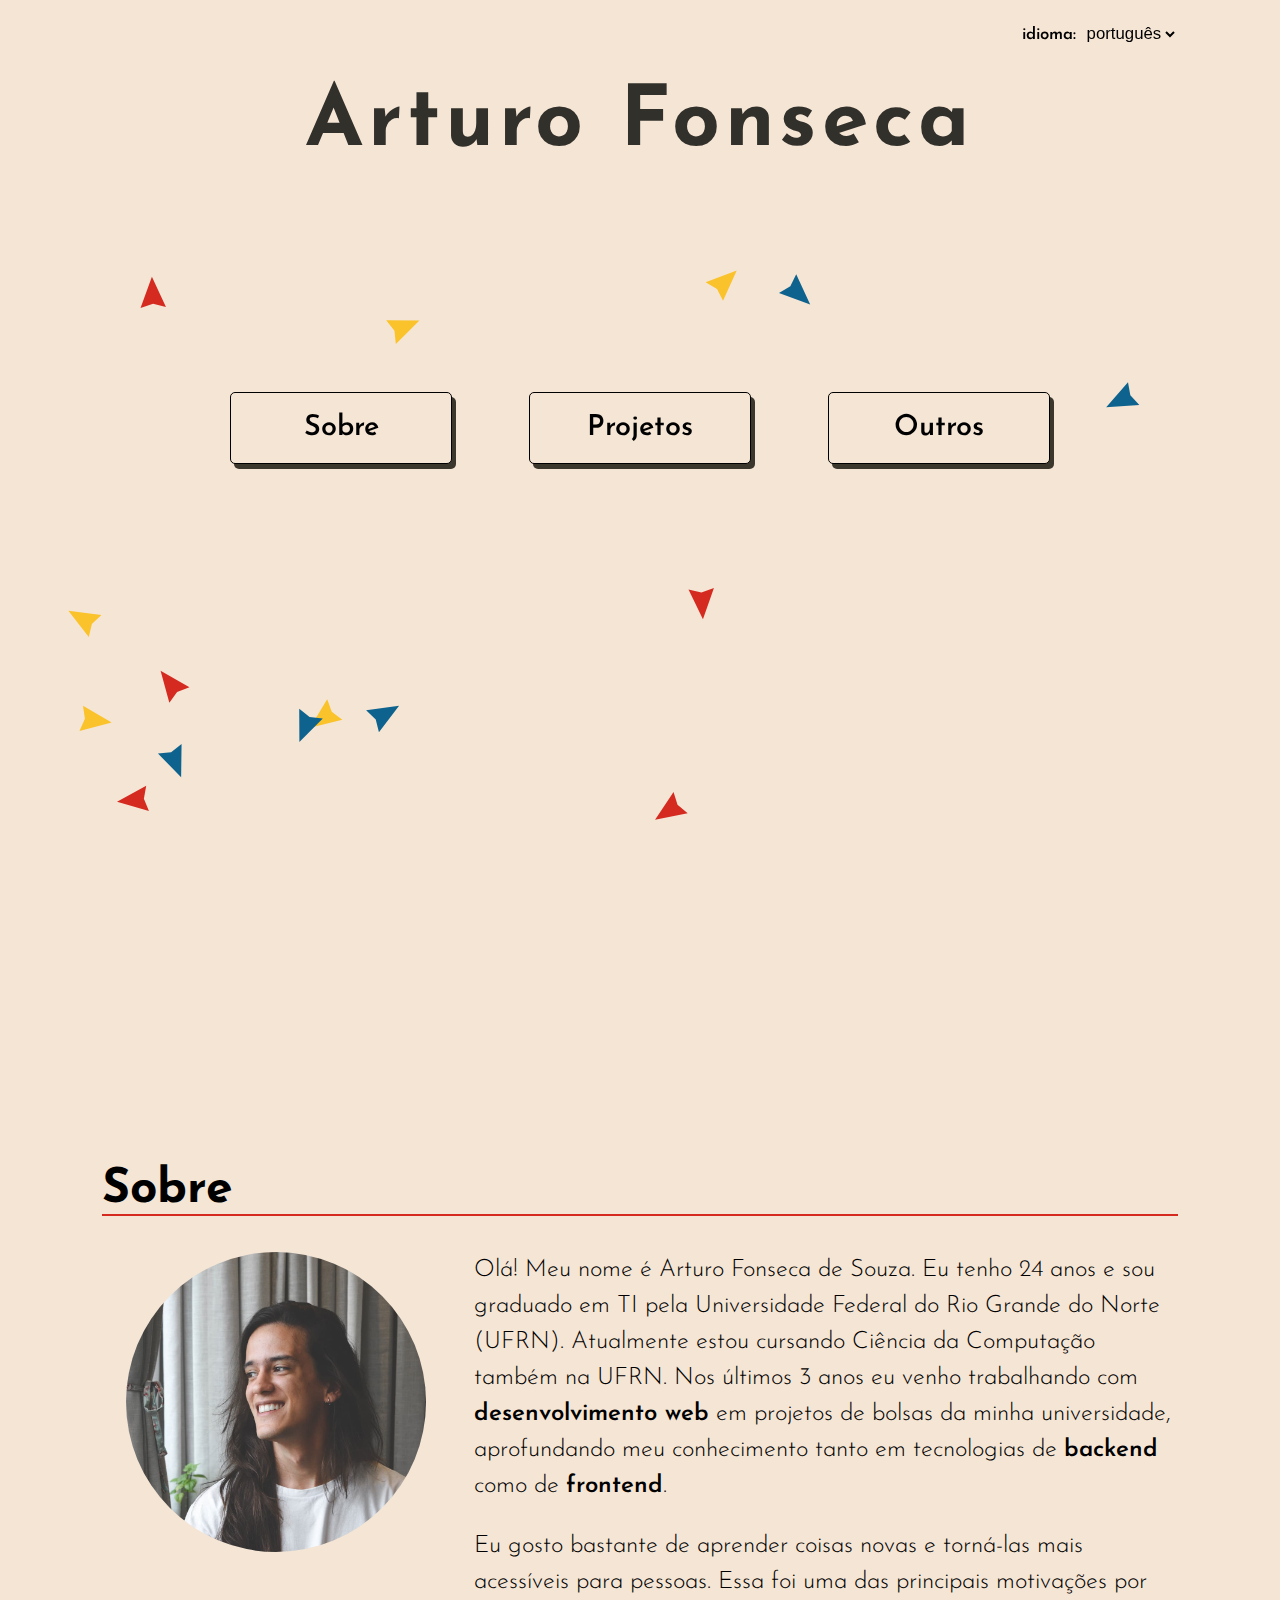
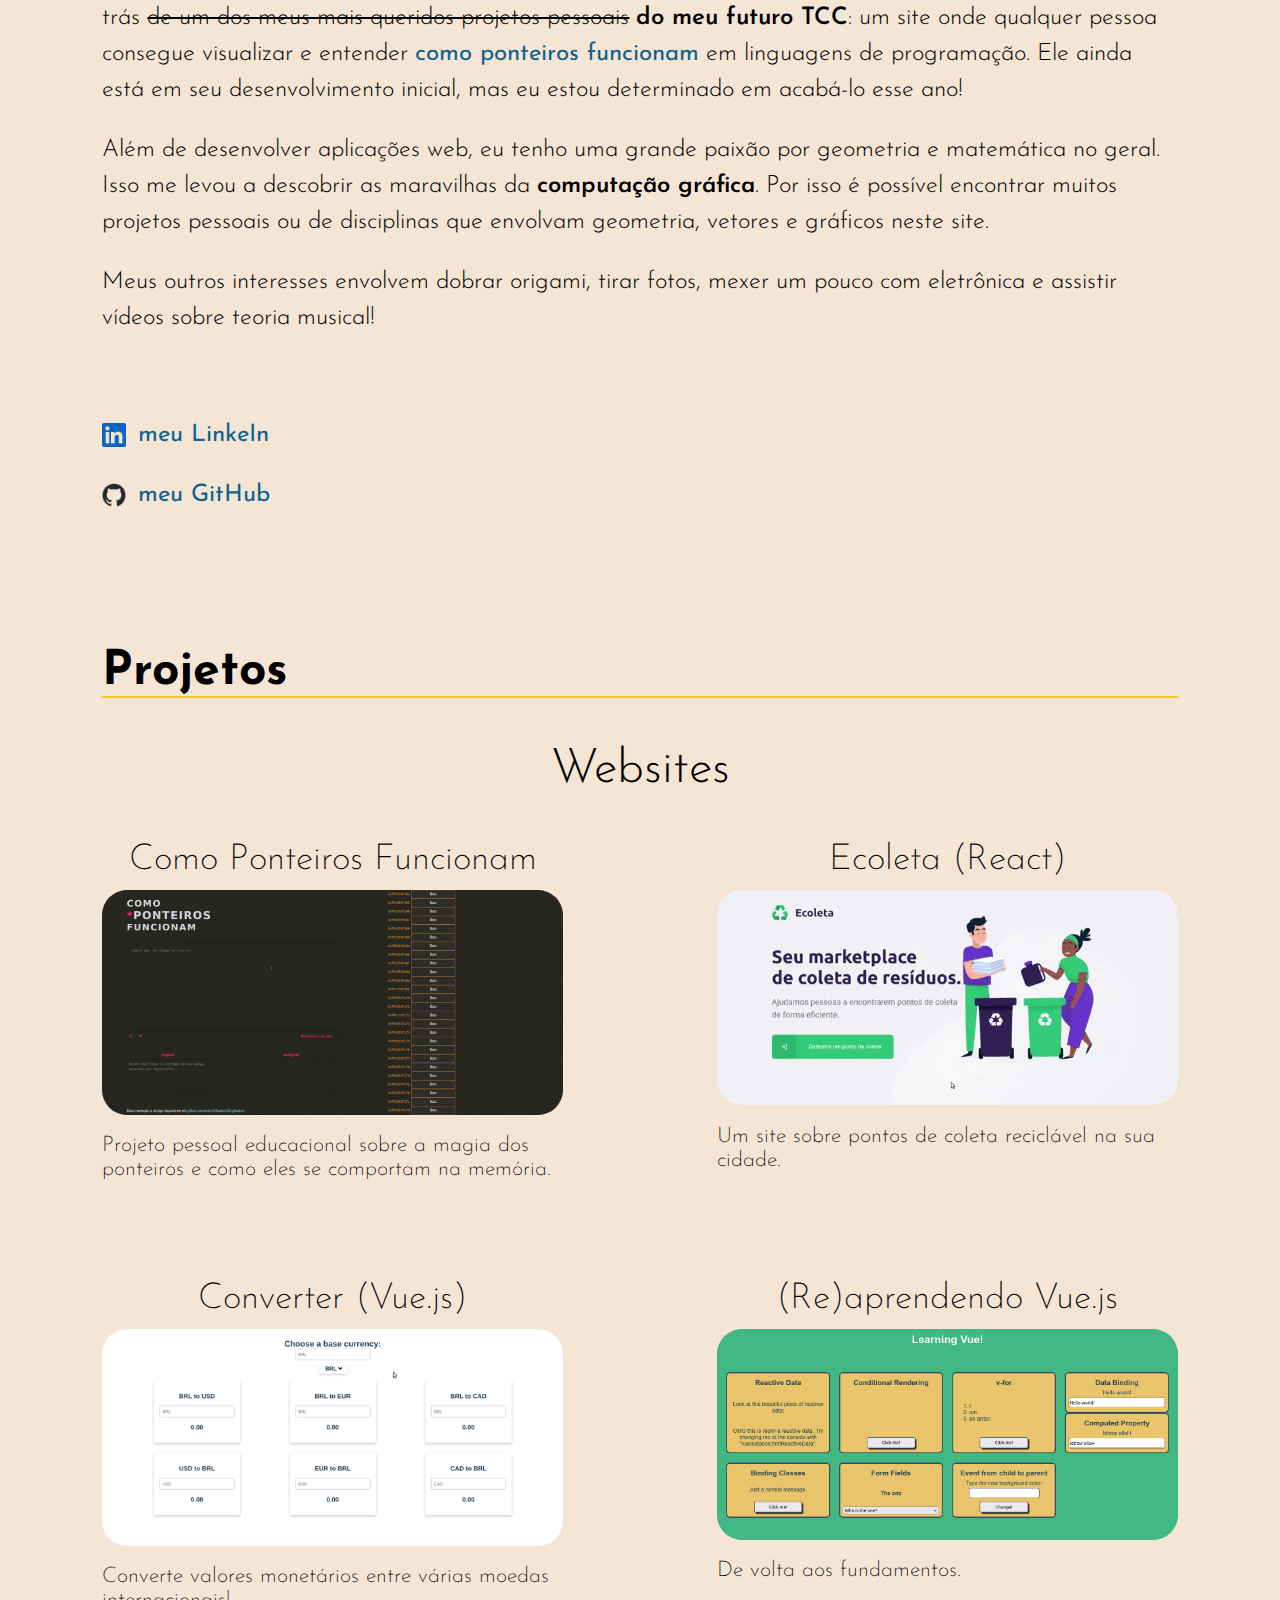
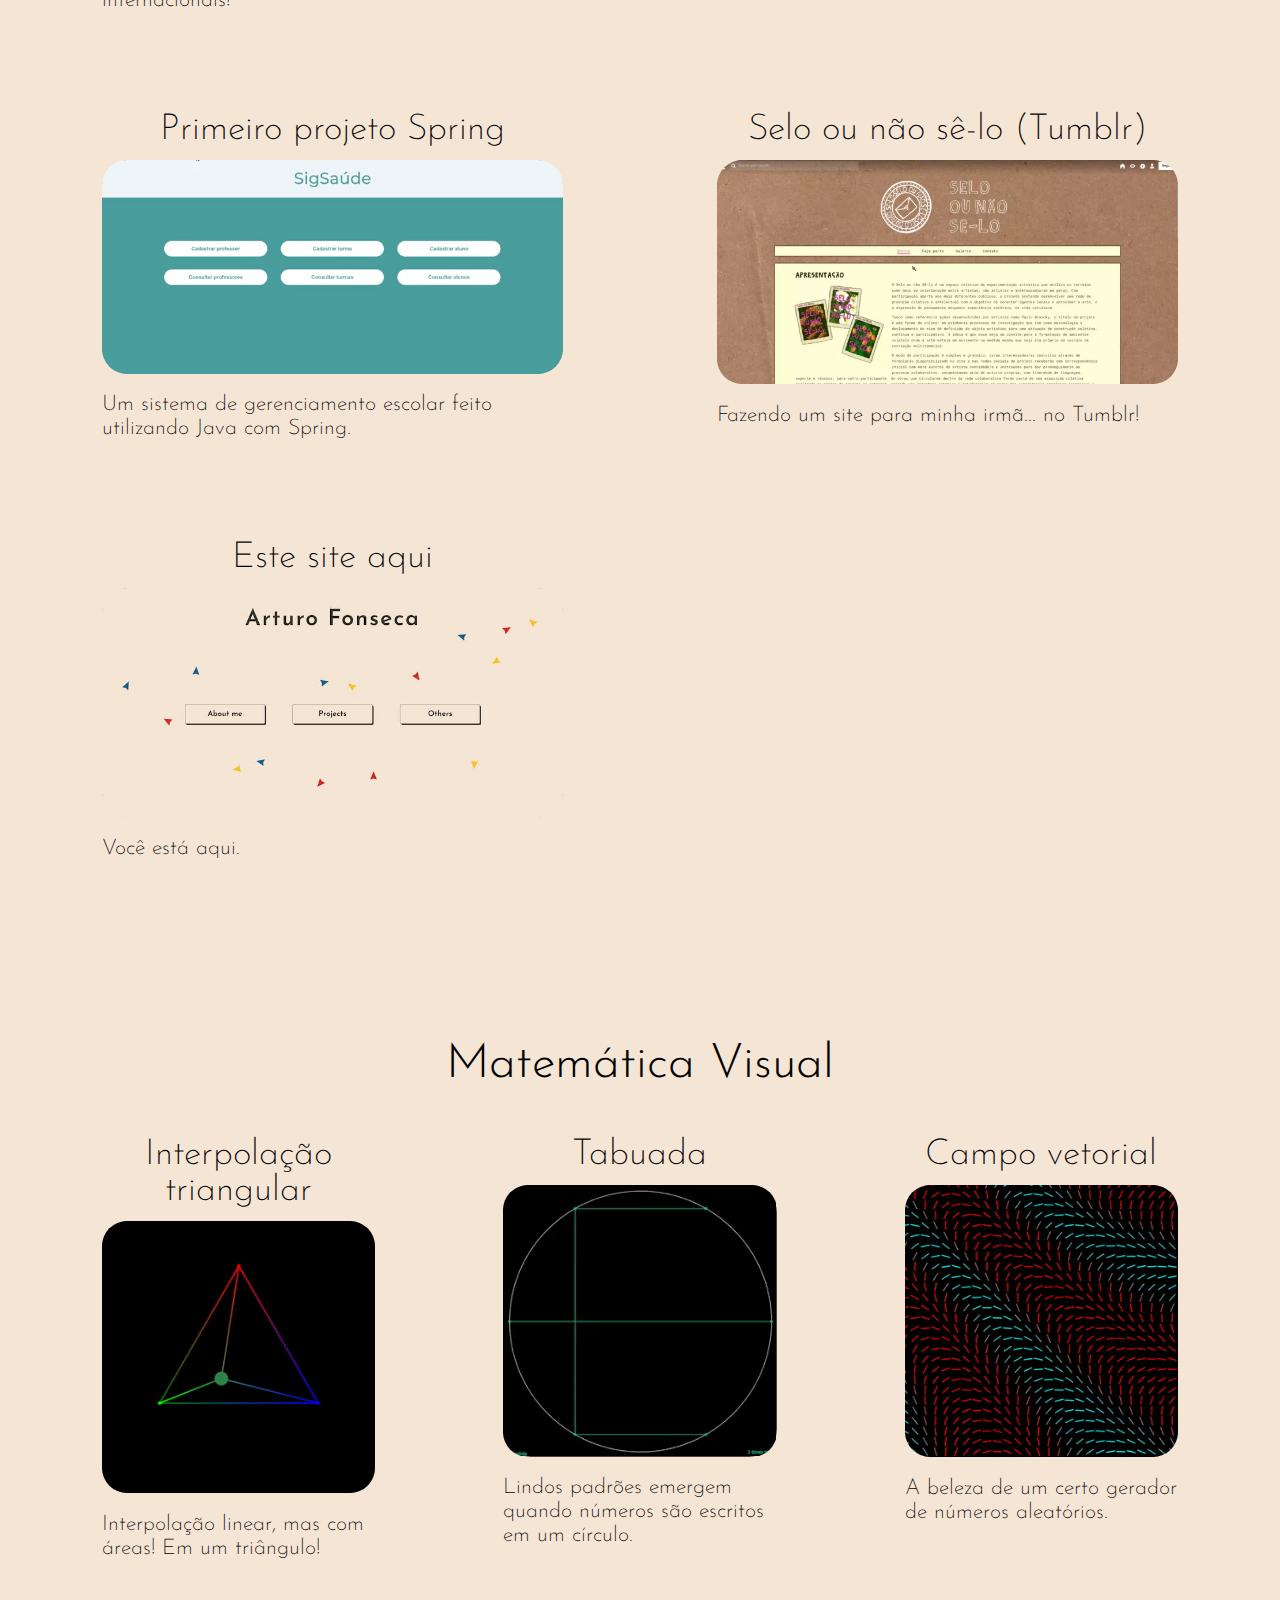
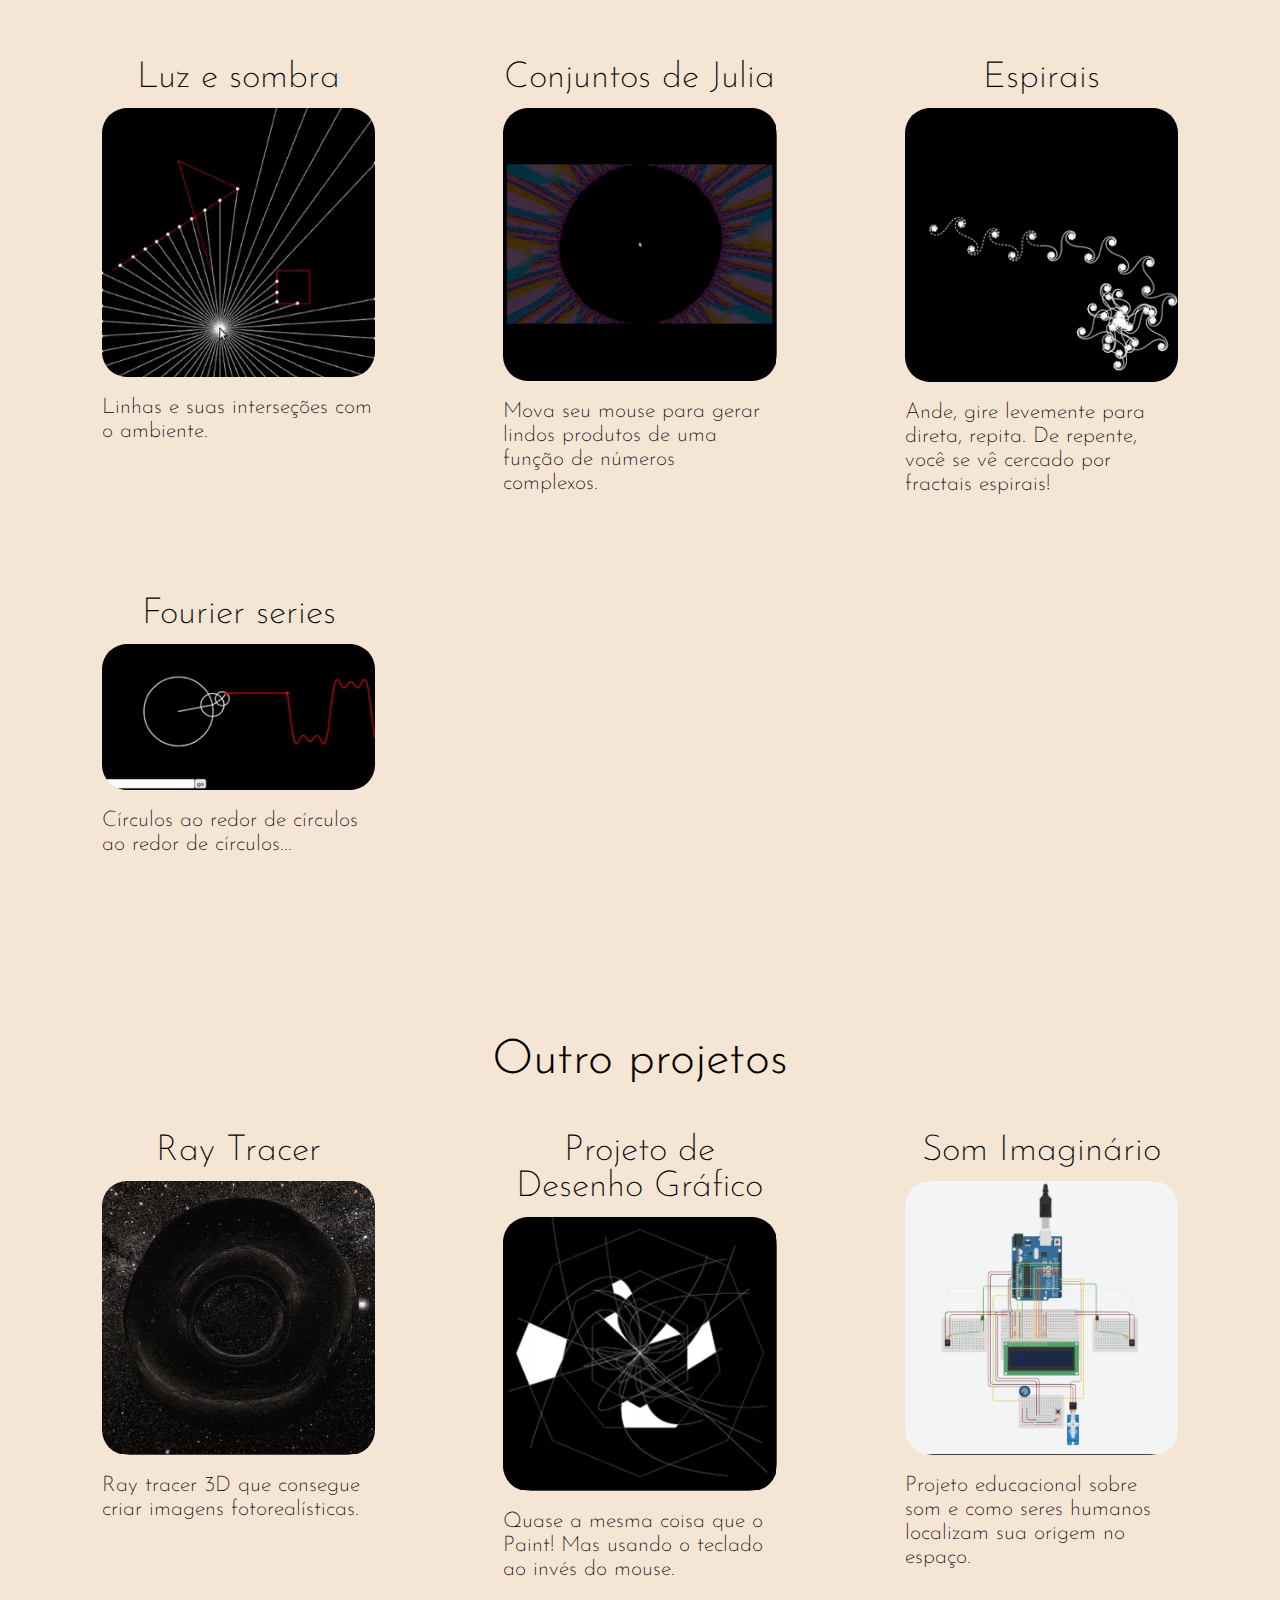
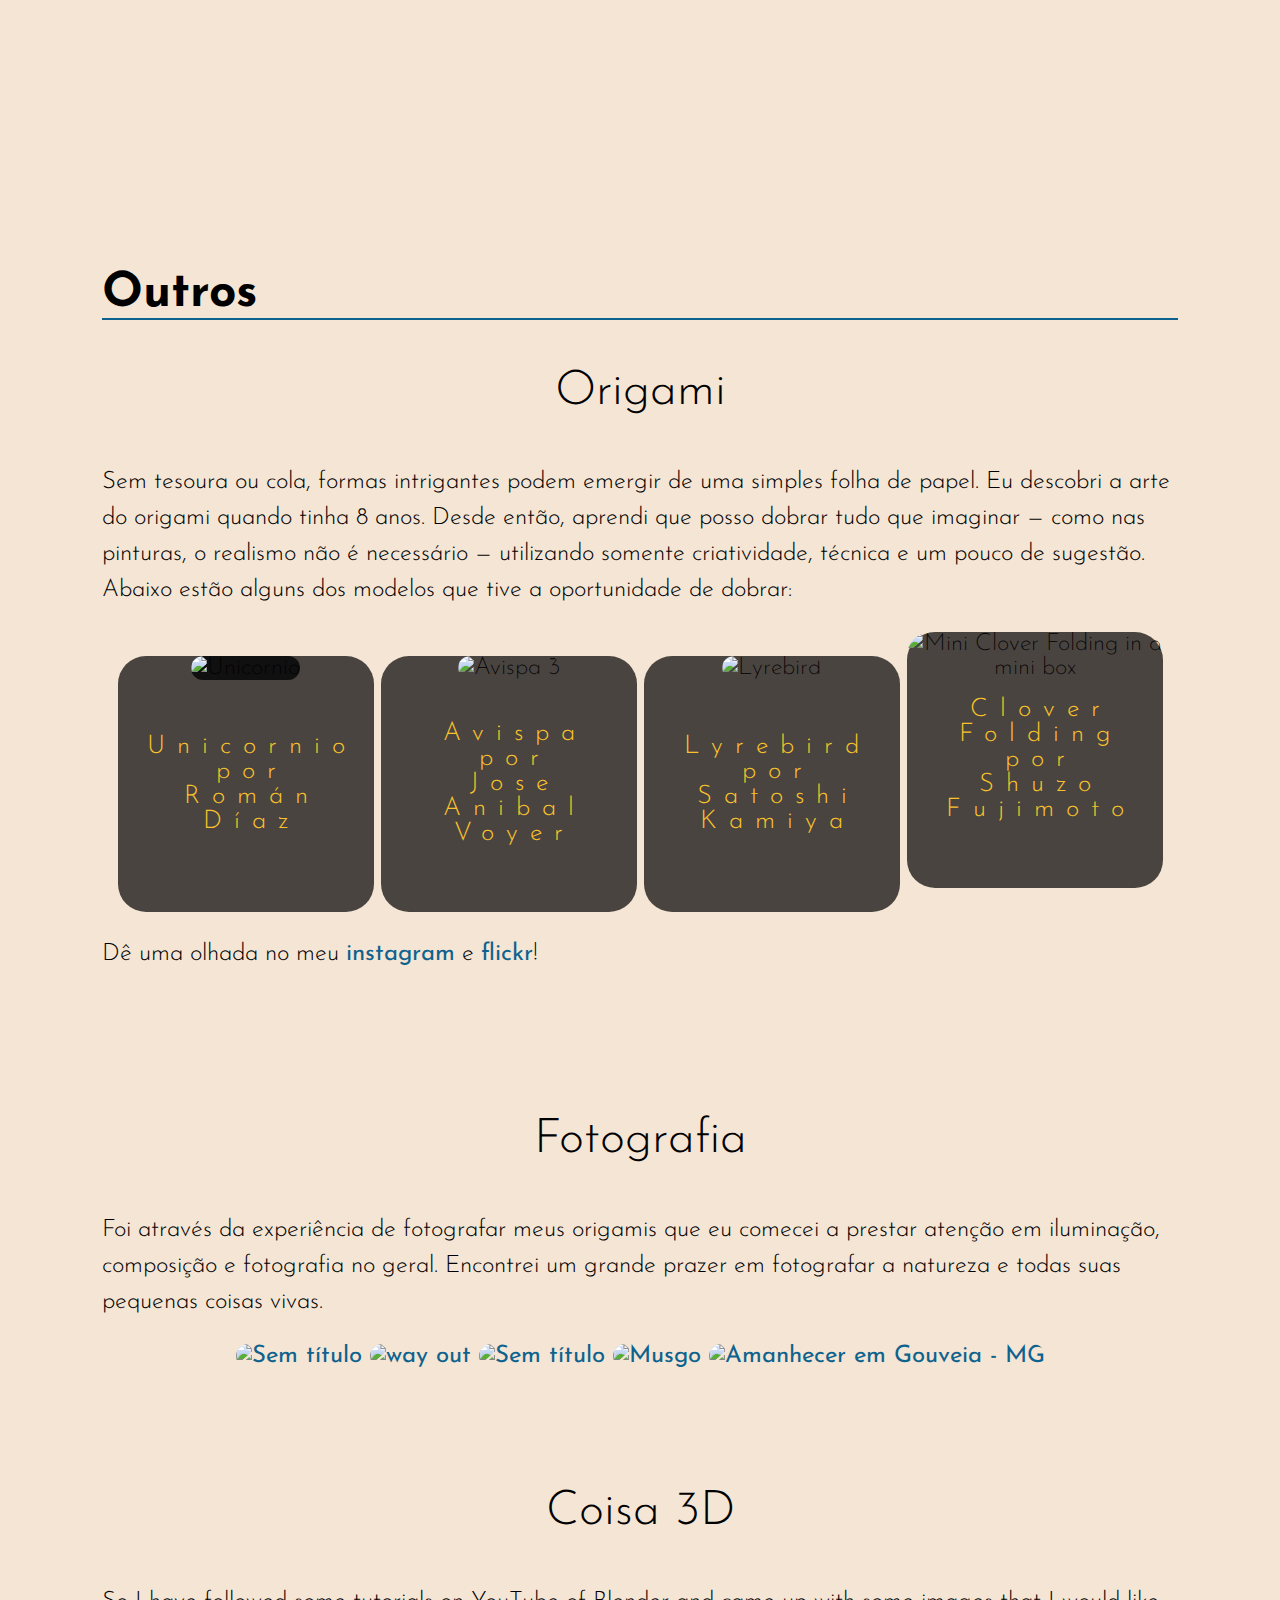
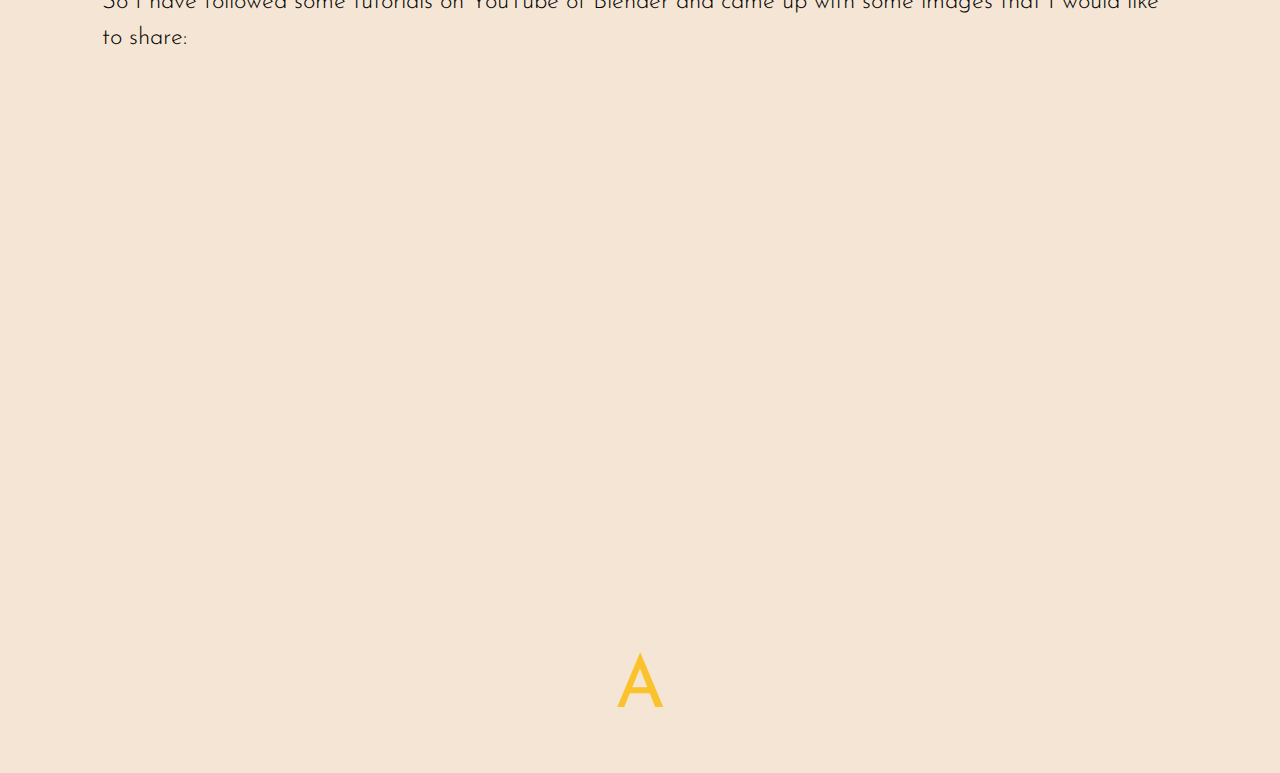
==== commit 8586482e: "Start developing of the language selection element" ====
--- a/pt.html
+++ b/pt.html
@@ -47,10 +47,10 @@
 <div id="frontPageCanvas" aria-hidden="true" tabindex="-1"></div>
 <header>
 
-	<label for="idiom">idioma:</label>
-	<select id="idiom">
-		<option>português</option>
-		<option>english</option>
+	<label for="language">idioma:</label>
+	<select id="language" onchange="window.location.href='index.html'">
+		<option selected value="portuguese" id="brFlag">português</option>
+		<option value="english">english</option>
 	</select>
 
 </header>
@@ -1231,13 +1231,13 @@
 	</section>
 	<section class="colorful blue" aria-labelledby="othersTitle">
 		<div id="othersSection" class="subsection">
-			<h2 id="others">Others</h2>
+			<h2 id="others">Outros</h2>
 
 
 			<h3>Origami</h3>
 			<div>
 				<p>
-					Sem tesoura ou cola, formas intrigantes podem emergir de uma folha de papel plana. Eu descobri a
+					Sem tesoura ou cola, formas intrigantes podem emergir de uma simples folha de papel. Eu descobri a
 					arte do origami quando tinha 8 anos. Desde então, aprendi que posso dobrar tudo que imaginar — como
 					nas pinturas, o realismo não é necessário — utilizando somente criatividade, técnica e um pouco de
 					sugestão. Abaixo estão alguns dos modelos que tive a oportunidade de dobrar:
@@ -1482,8 +1482,7 @@
 	}
 </script>
 
-<script src="https://polyfill.io/v3/polyfill.min.js?features=es6"></script>
-<script id="MathJax-script" async src="https://cdn.jsdelivr.net/npm/mathjax@3/es5/tex-mml-chtml.js"></script>
+
 
 <!-- P5.JS SCRIPTS -->
 <script src="p5js/p5.min.js"></script>
@@ -1502,5 +1501,8 @@
 <!-- Fourier -->
 <script src="p5js/fourier.js"></script>
 
+
+<script src="https://polyfill.io/v3/polyfill.min.js?features=es6"></script>
+<script id="MathJax-script" async src="https://cdn.jsdelivr.net/npm/mathjax@3/es5/tex-mml-chtml.js"></script>
 </body>
 </html>
--- a/index.css
+++ b/index.css
@@ -40,18 +40,57 @@
 
 header {
 	height: calc(var(--header-height)*0.2);
-	justify-content: right;
-	display: flex;
-	align-items: center;
-	padding-right: var(--modal-horizontal-margin);
-	/*text-align: right;*/
-}
-
-#topHeader {
-	width: 100%;
-}
-
-
+	/*justify-content: right;*/
+	/*display: flex;*/
+	/*align-items: center;*/
+	padding-right: calc(var(--modal-horizontal-margin)/2);
+	position: relative;
+	text-align: right;
+	vertical-align: center;
+	line-height: calc(var(--header-height)*0.3);
+	/*font-size: 0.8rem;*/
+}
+
+header label,
+header select {
+	font-size: 0.7rem;
+}
+
+header label {
+	margin: 0;
+}
+
+header select {
+	background-color: transparent;
+	border: none;
+	transition: border-bottom-color .3s;
+	animation-timing-function: ease-in-out;
+	/*text-decoration: underline;*/
+	border-bottom: 1px solid black;
+	border-bottom-color: var(--white-cream);
+
+}
+
+header select:hover,
+header select:focus {
+	border-bottom-color: #101010;
+}
+
+select:hover,
+select option:hover {
+	cursor: pointer;
+}
+
+
+select:after {
+	background-image: url("media/br-flag.png");
+	width: 10px;
+	height: 10px;
+}
+
+#ukFlag {
+
+}
 h1 {
 	color: var(--almost-black);
 	font-size: 3.5rem;
@@ -60,7 +99,7 @@
 	display: flex;
 	align-items: center;
 	justify-content: center;
-	height: calc(var(--header-height)*0.8);
+	height: calc(var(--header-height)*0.7);
 }
 
 h2 {
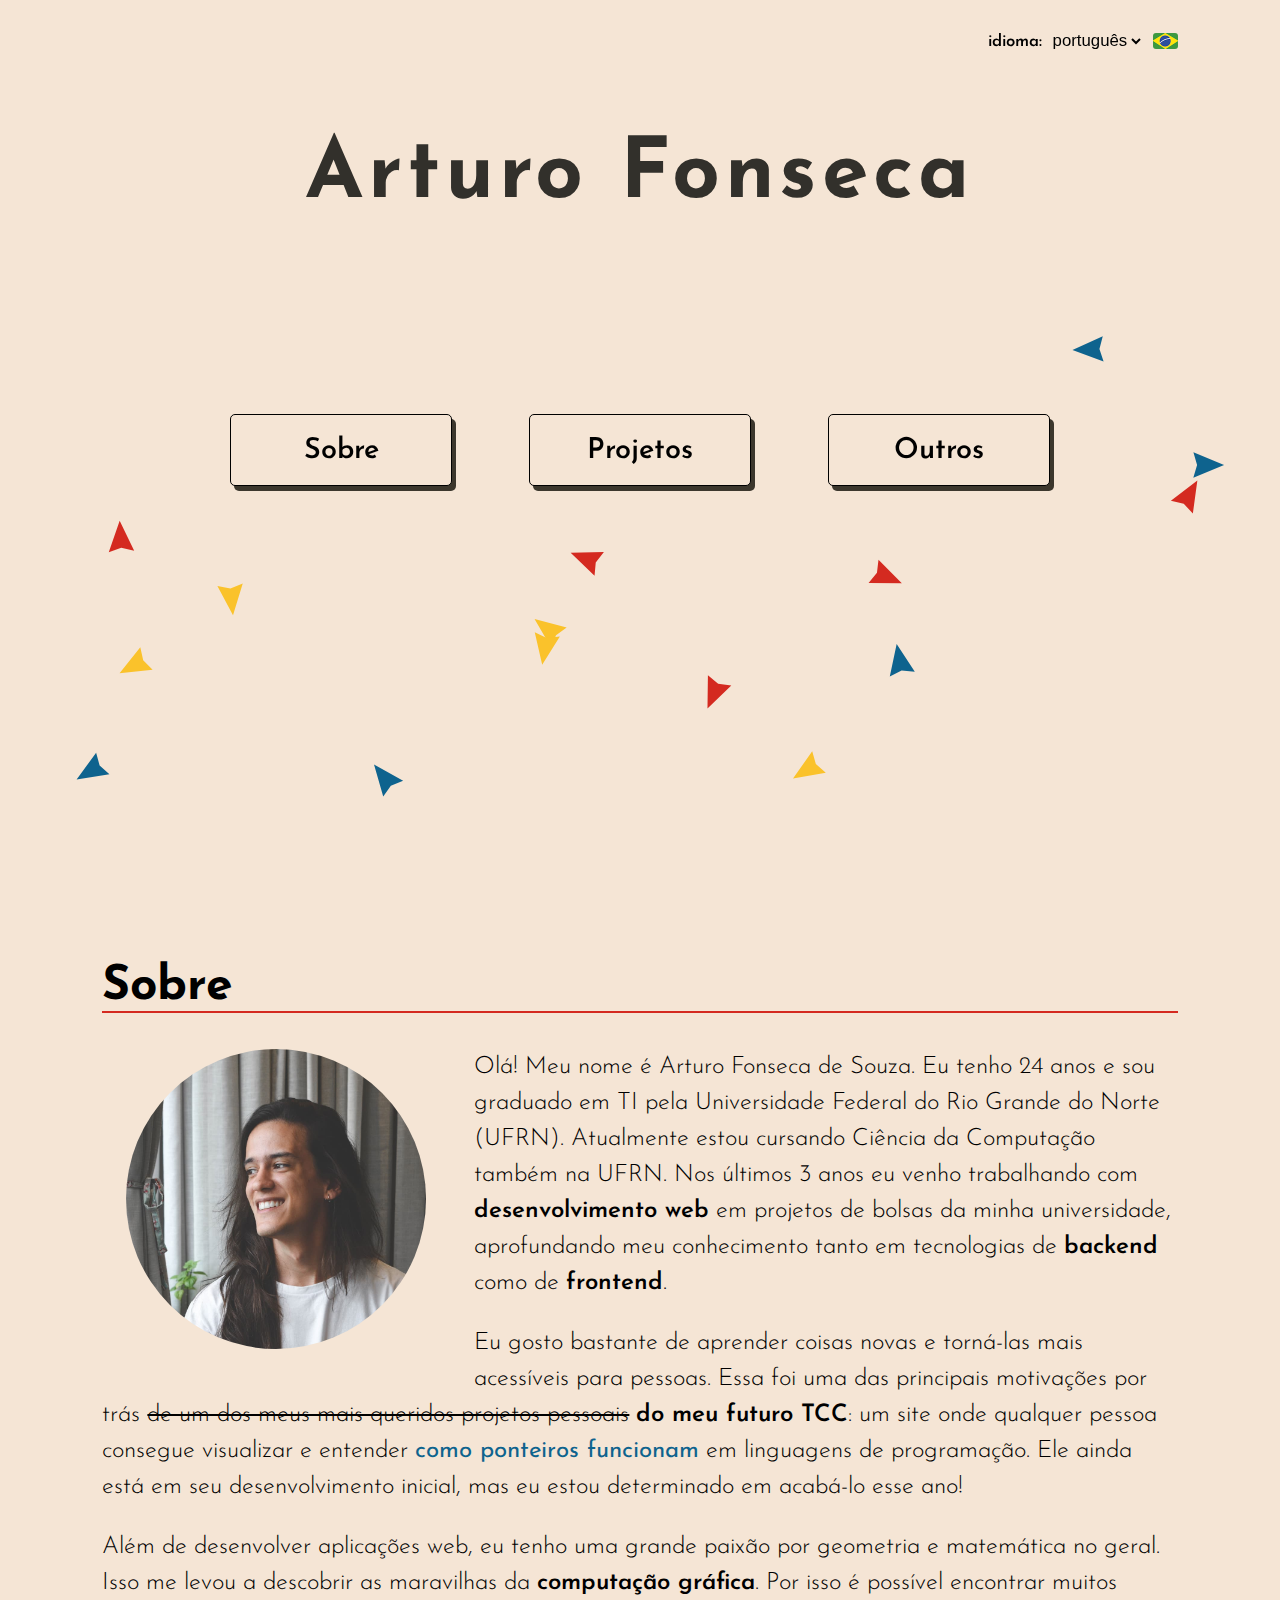
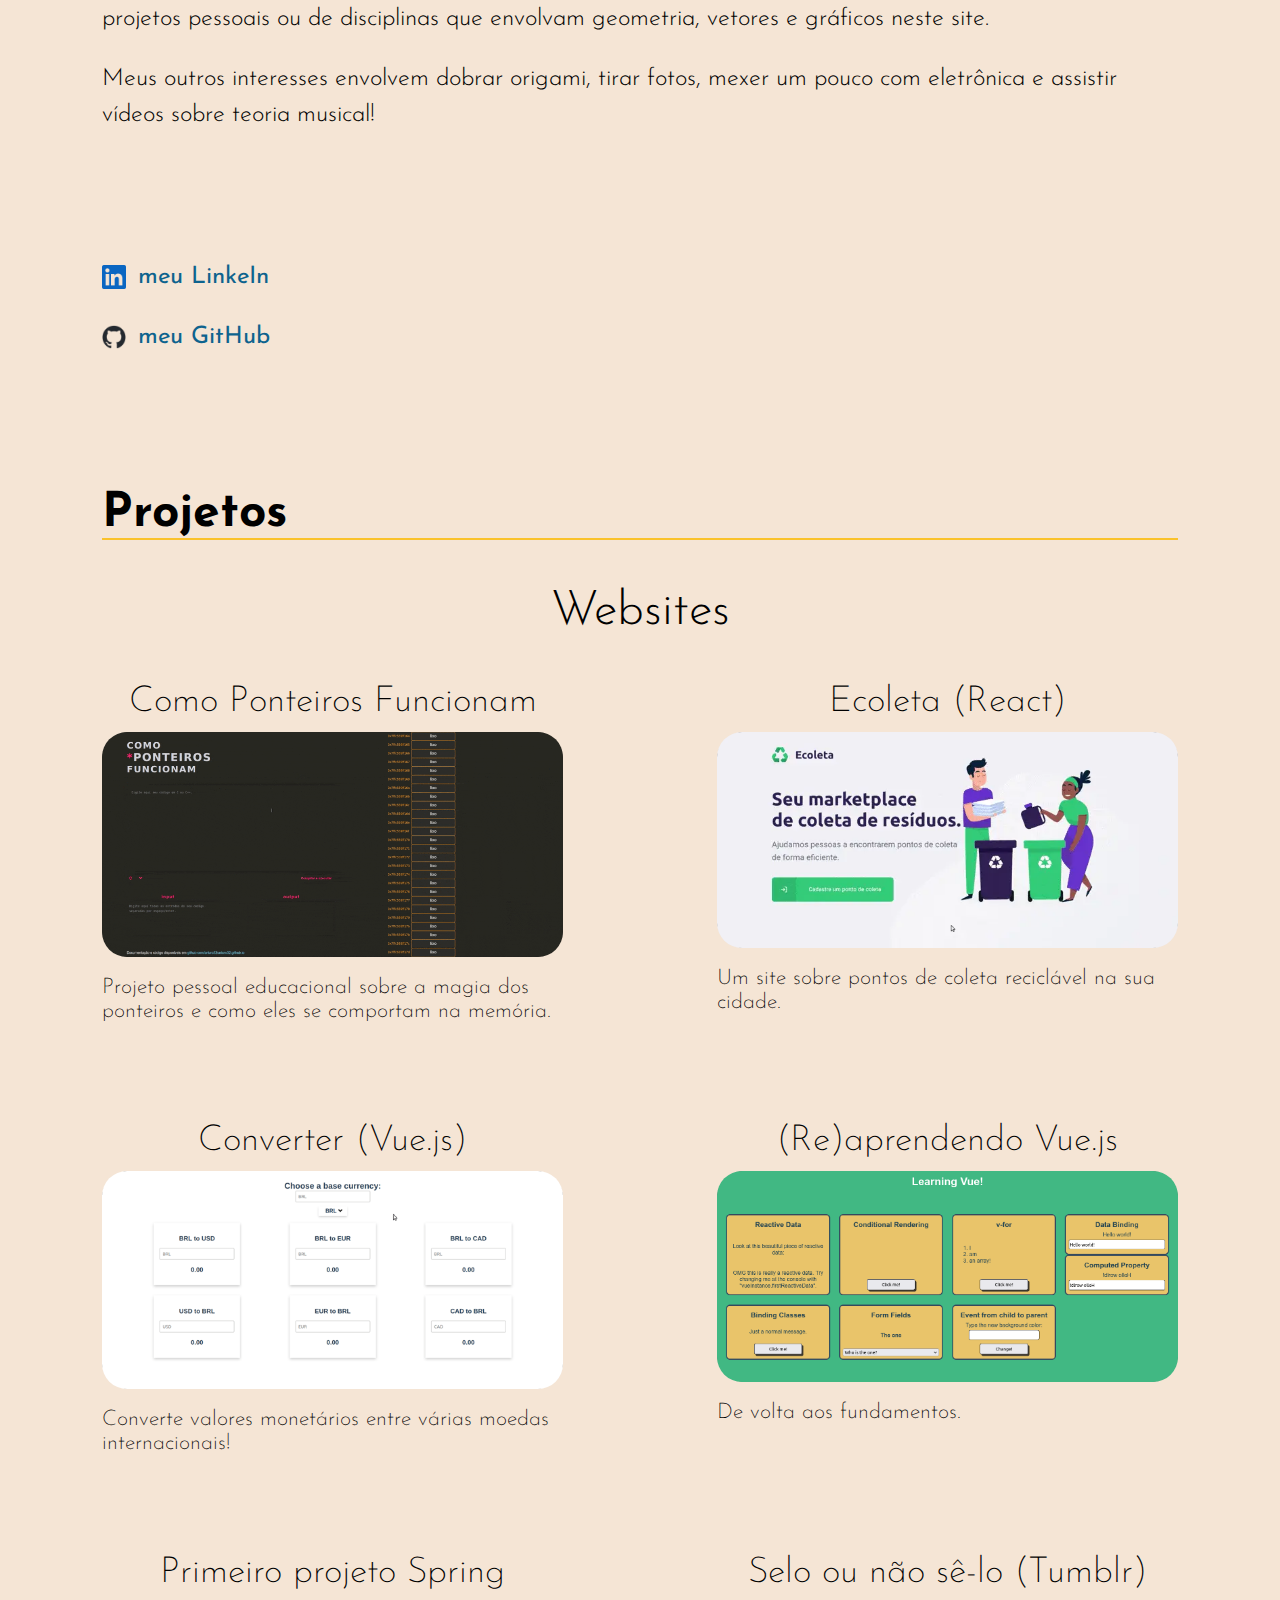
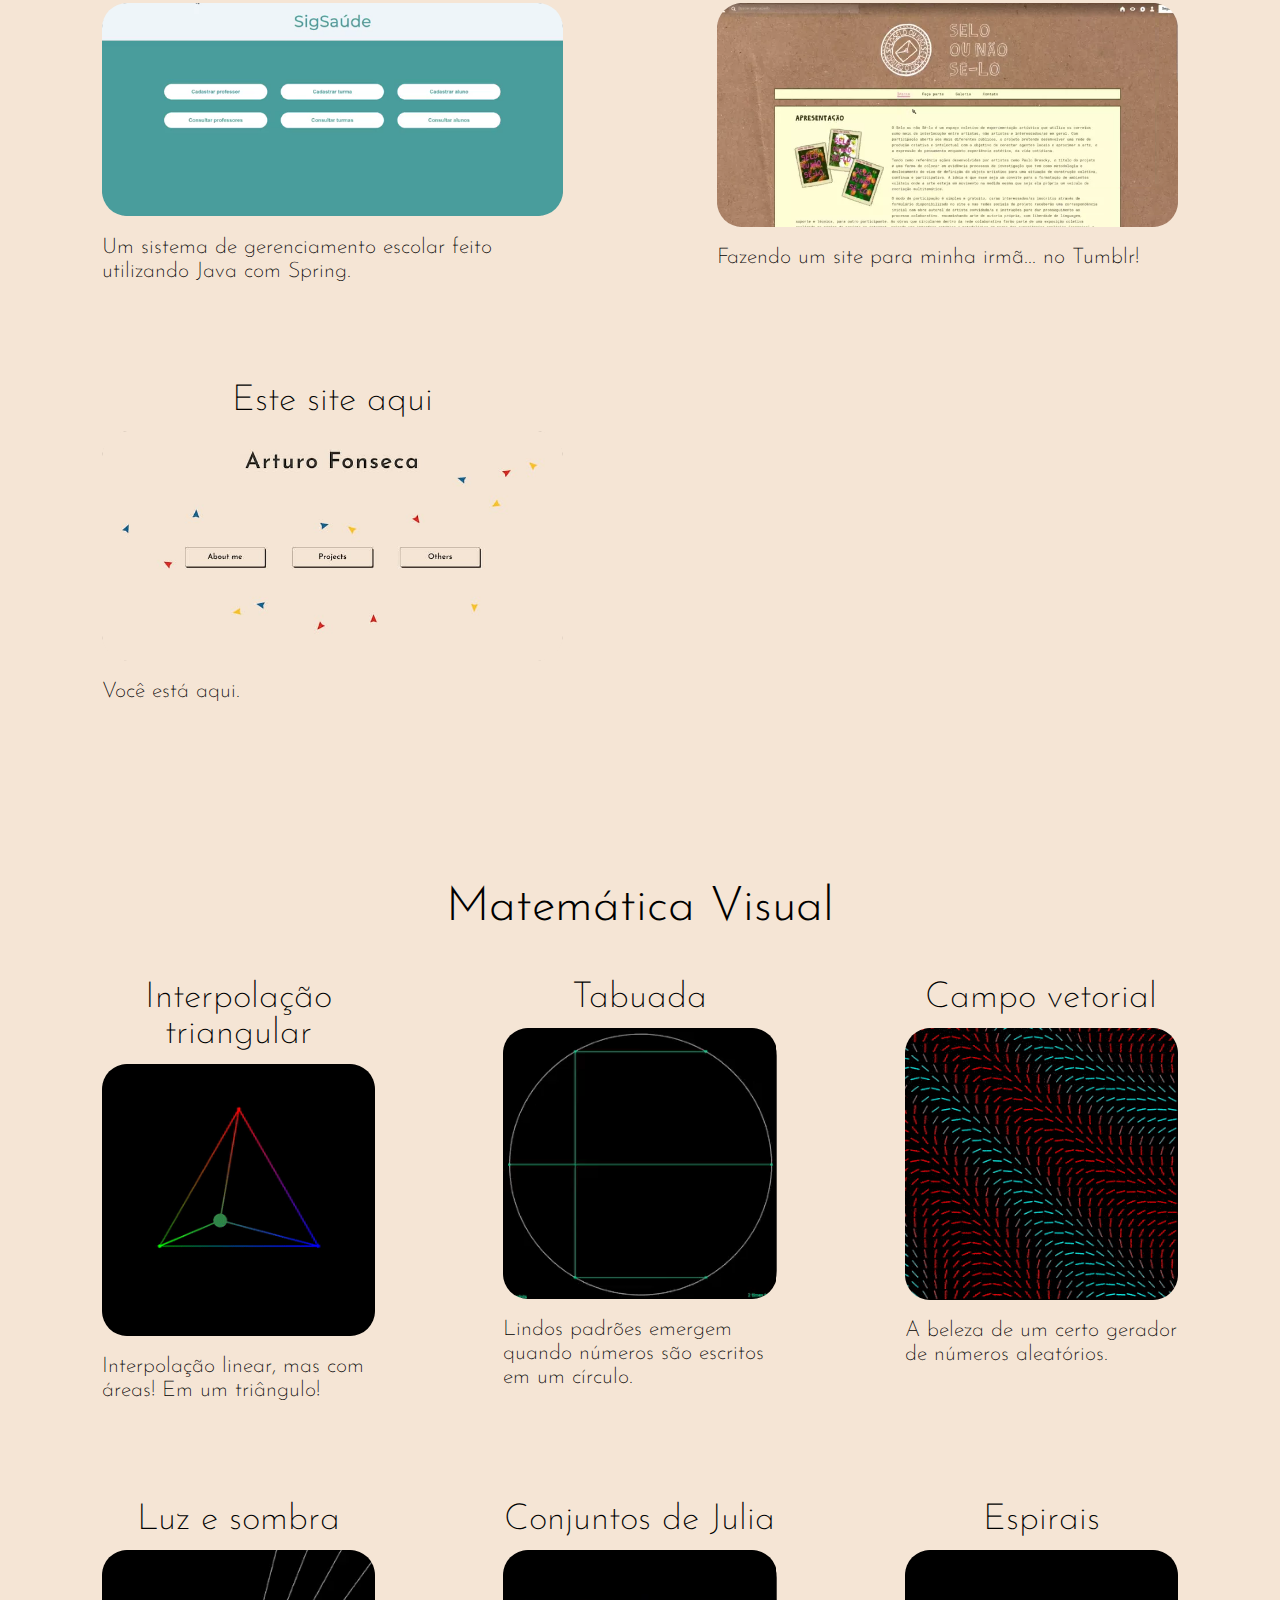
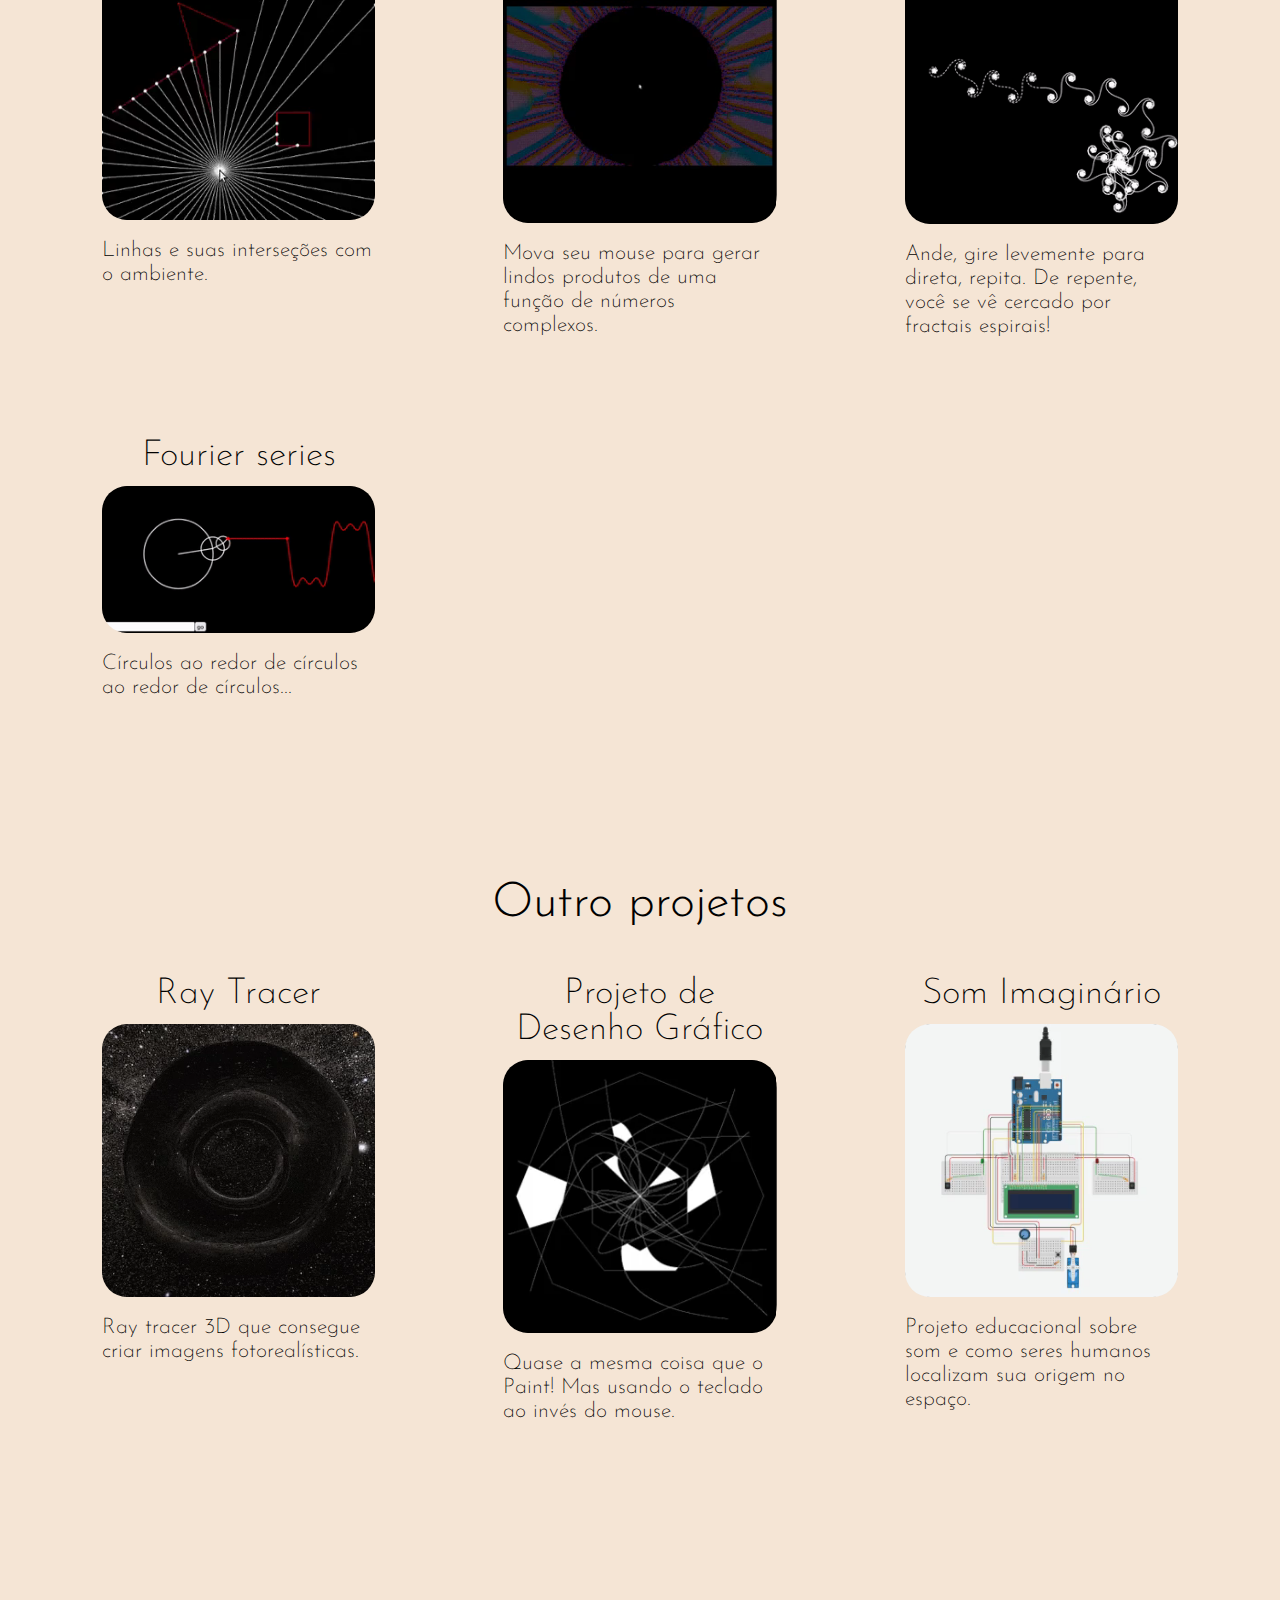
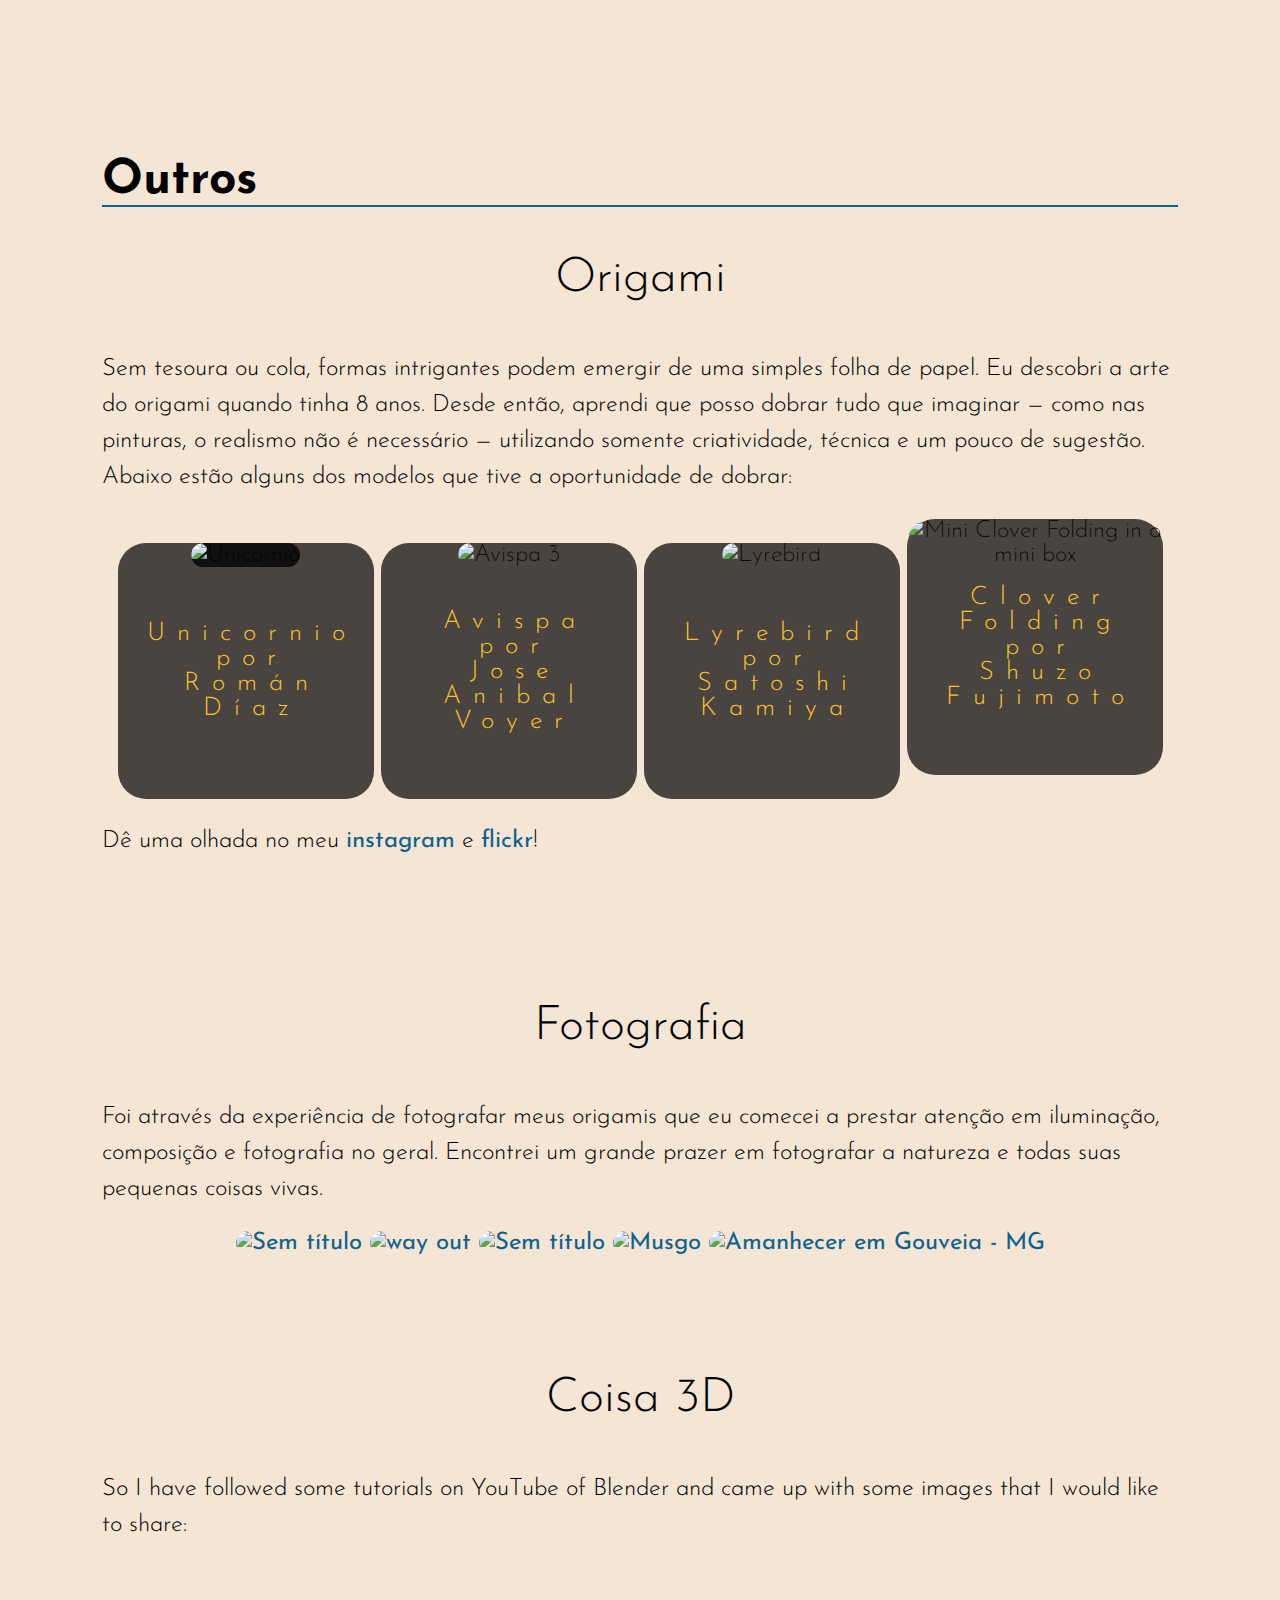
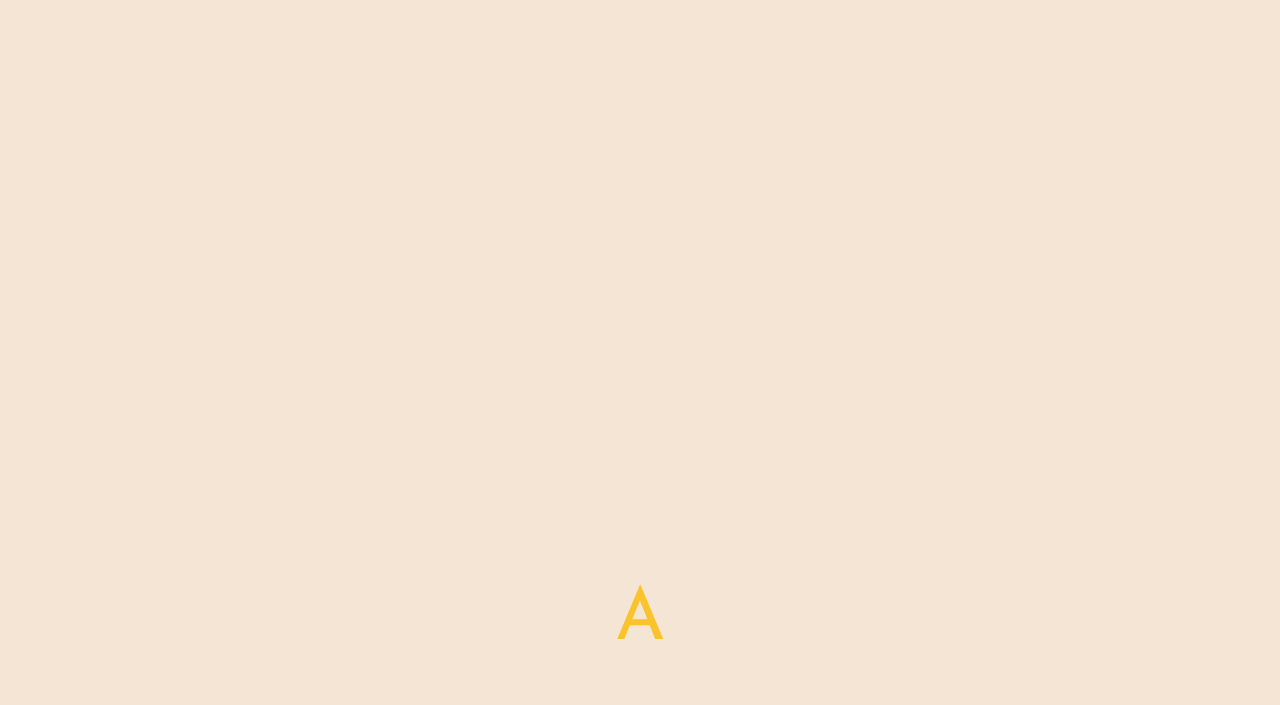
==== commit 563ec0f3: "Finish developing of the language selection element" ====
--- a/pt.html
+++ b/pt.html
@@ -49,9 +49,10 @@
 
 	<label for="language">idioma:</label>
 	<select id="language" onchange="window.location.href='index.html'">
-		<option selected value="portuguese" id="brFlag">português</option>
+		<option selected value="portuguese">português</option>
 		<option value="english">english</option>
 	</select>
+	<span id="brFlag" class="currFlag"></span>
 
 </header>
 <h1>Arturo Fonseca</h1>
--- a/index.css
+++ b/index.css
@@ -7,7 +7,7 @@
 	--RED: #d42a20;
 	--almost-black: #32302b;
 
-	--header-height: 25vh;
+	--header-height: 30vh;
 	--modal-horizontal-margin: 16vw;
 
 	--c2-column-gap: 12vw
@@ -39,11 +39,11 @@
 }
 
 header {
-	height: calc(var(--header-height)*0.2);
+	height: calc(var(--header-height)*0.3);
 	/*justify-content: right;*/
 	/*display: flex;*/
 	/*align-items: center;*/
-	padding-right: calc(var(--modal-horizontal-margin)/2);
+	padding-right: 8vw;/*calc(var(--modal-horizontal-margin)/2);*/
 	position: relative;
 	text-align: right;
 	vertical-align: center;
@@ -68,7 +68,7 @@
 	/*text-decoration: underline;*/
 	border-bottom: 1px solid black;
 	border-bottom-color: var(--white-cream);
-
+	margin-right: 2px;
 }
 
 header select:hover,
@@ -81,15 +81,35 @@
 	cursor: pointer;
 }
 
-
-select:after {
+.currFlag {
+	position: relative;
+	width: 25px;
+	height: 16px;
+	display: inline-block;
+	vertical-align: middle;
+
+}
+
+.currFlag::after {
+	content: "";
+	border-radius: 3px;
+	width: 100%;
+	height: 100%;
+	background-position: center;
+	background-size: cover;
+	position: absolute;
+	top: 0;
+	left: 0;
+	z-index: -1;
+
+}
+
+#ukFlag::after {
+	background-image: url("media/uk-flag.png");
+}
+
+#brFlag::after {
 	background-image: url("media/br-flag.png");
-	width: 10px;
-	height: 10px;
-}
-
-#ukFlag {
-
 }
 h1 {
 	color: var(--almost-black);
@@ -183,7 +203,7 @@
 	margin-left: 8vw;
 	margin-right: 8vw;
 	padding-bottom: var(--header-height);
-	min-height: calc(100vh - var(--header-height));
+	/*min-height: calc(100vh - var(--header-height));*/
 	position: relative;
 }
 
@@ -735,13 +755,13 @@
 
 @media(max-width: 900px) {
 	:root {
-		--header-height: 30vh;
+		--header-height: 35vh;
 		--modal-horizontal-margin: 2vw;
 	}
 
-	header {
-		align-items: flex-end;
-	}
+	/*h1 {*/
+	/*	align-items: flex-end;*/
+	/*}*/
 
 	h1 {
 		font-size: 2.7rem;
@@ -760,8 +780,8 @@
 
 
 	section:not(.colorful) {
-		padding-bottom: calc(var(--header-height)/2);
-		padding-top: calc(var(--header-height)/2);
+		padding-bottom: calc(var(--header-height)/4);
+		padding-top: calc(var(--header-height)/4);
 	}
 
 	#indexSection {
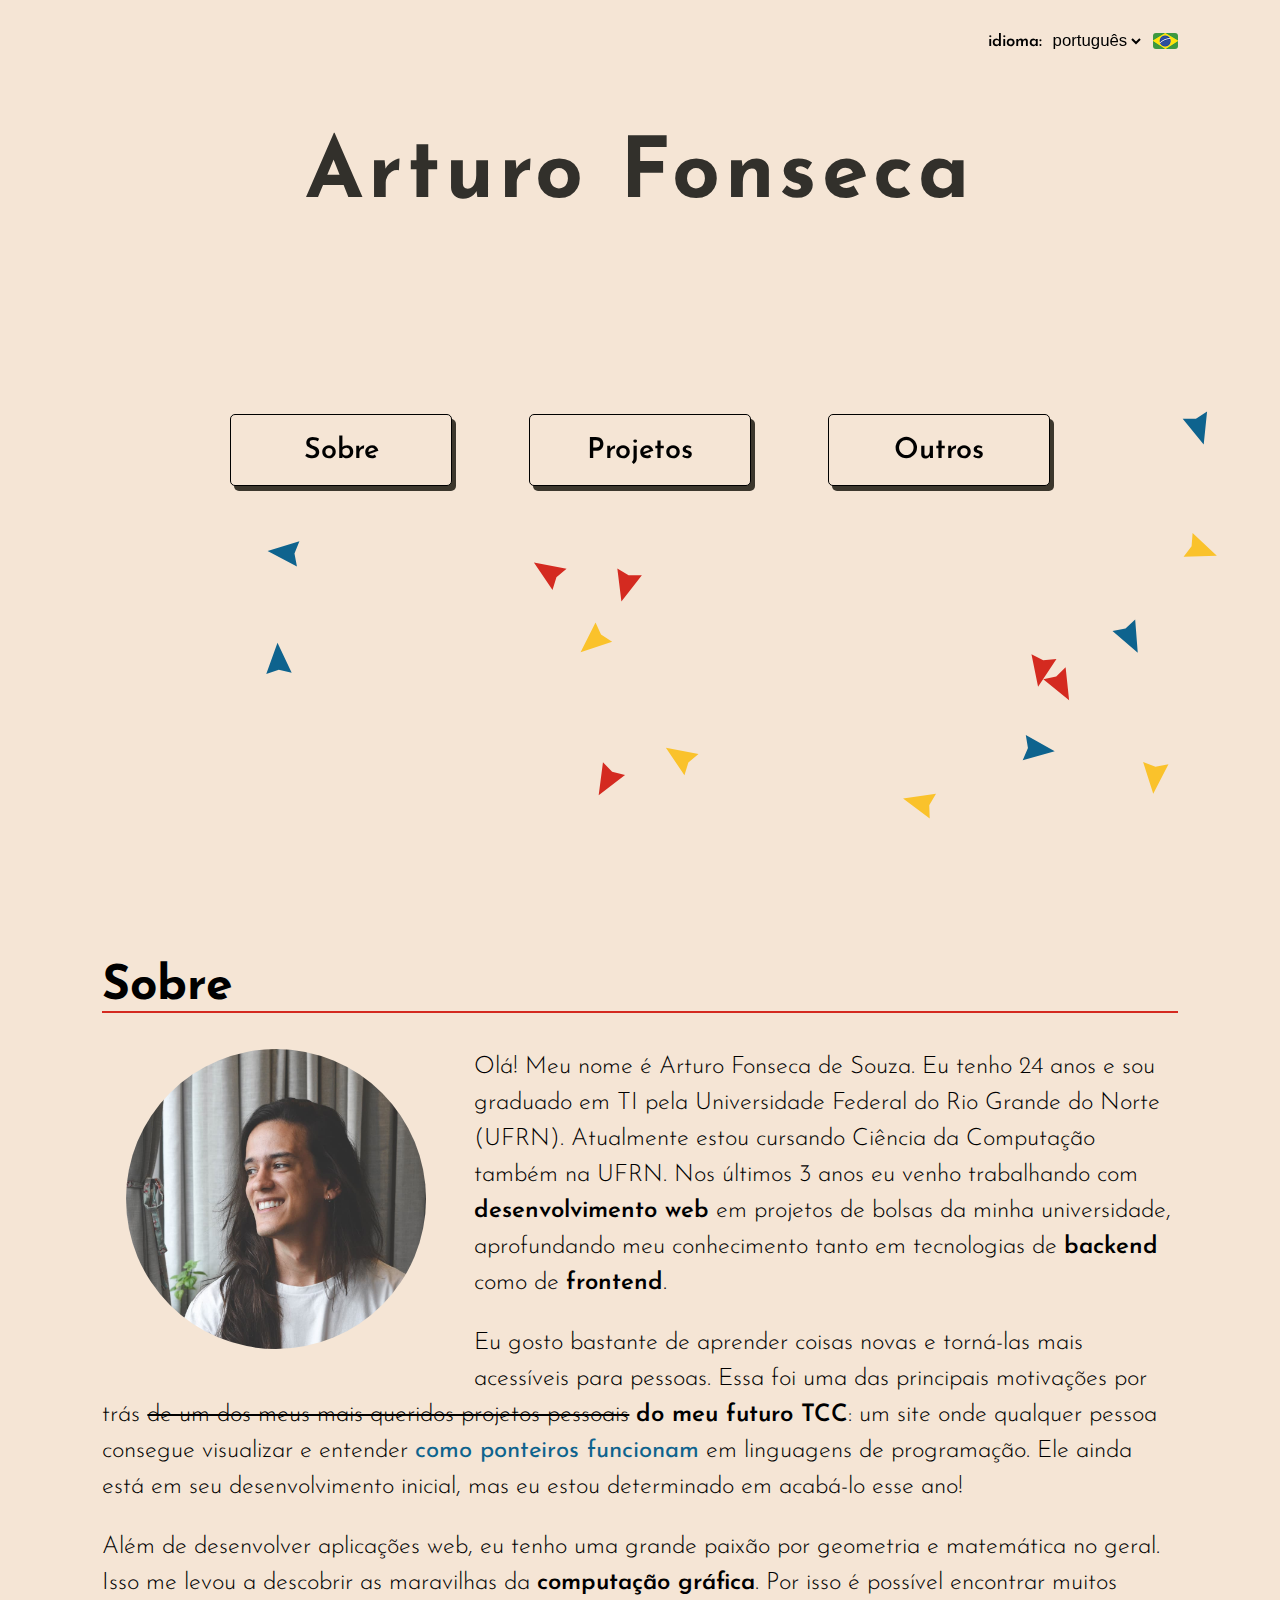
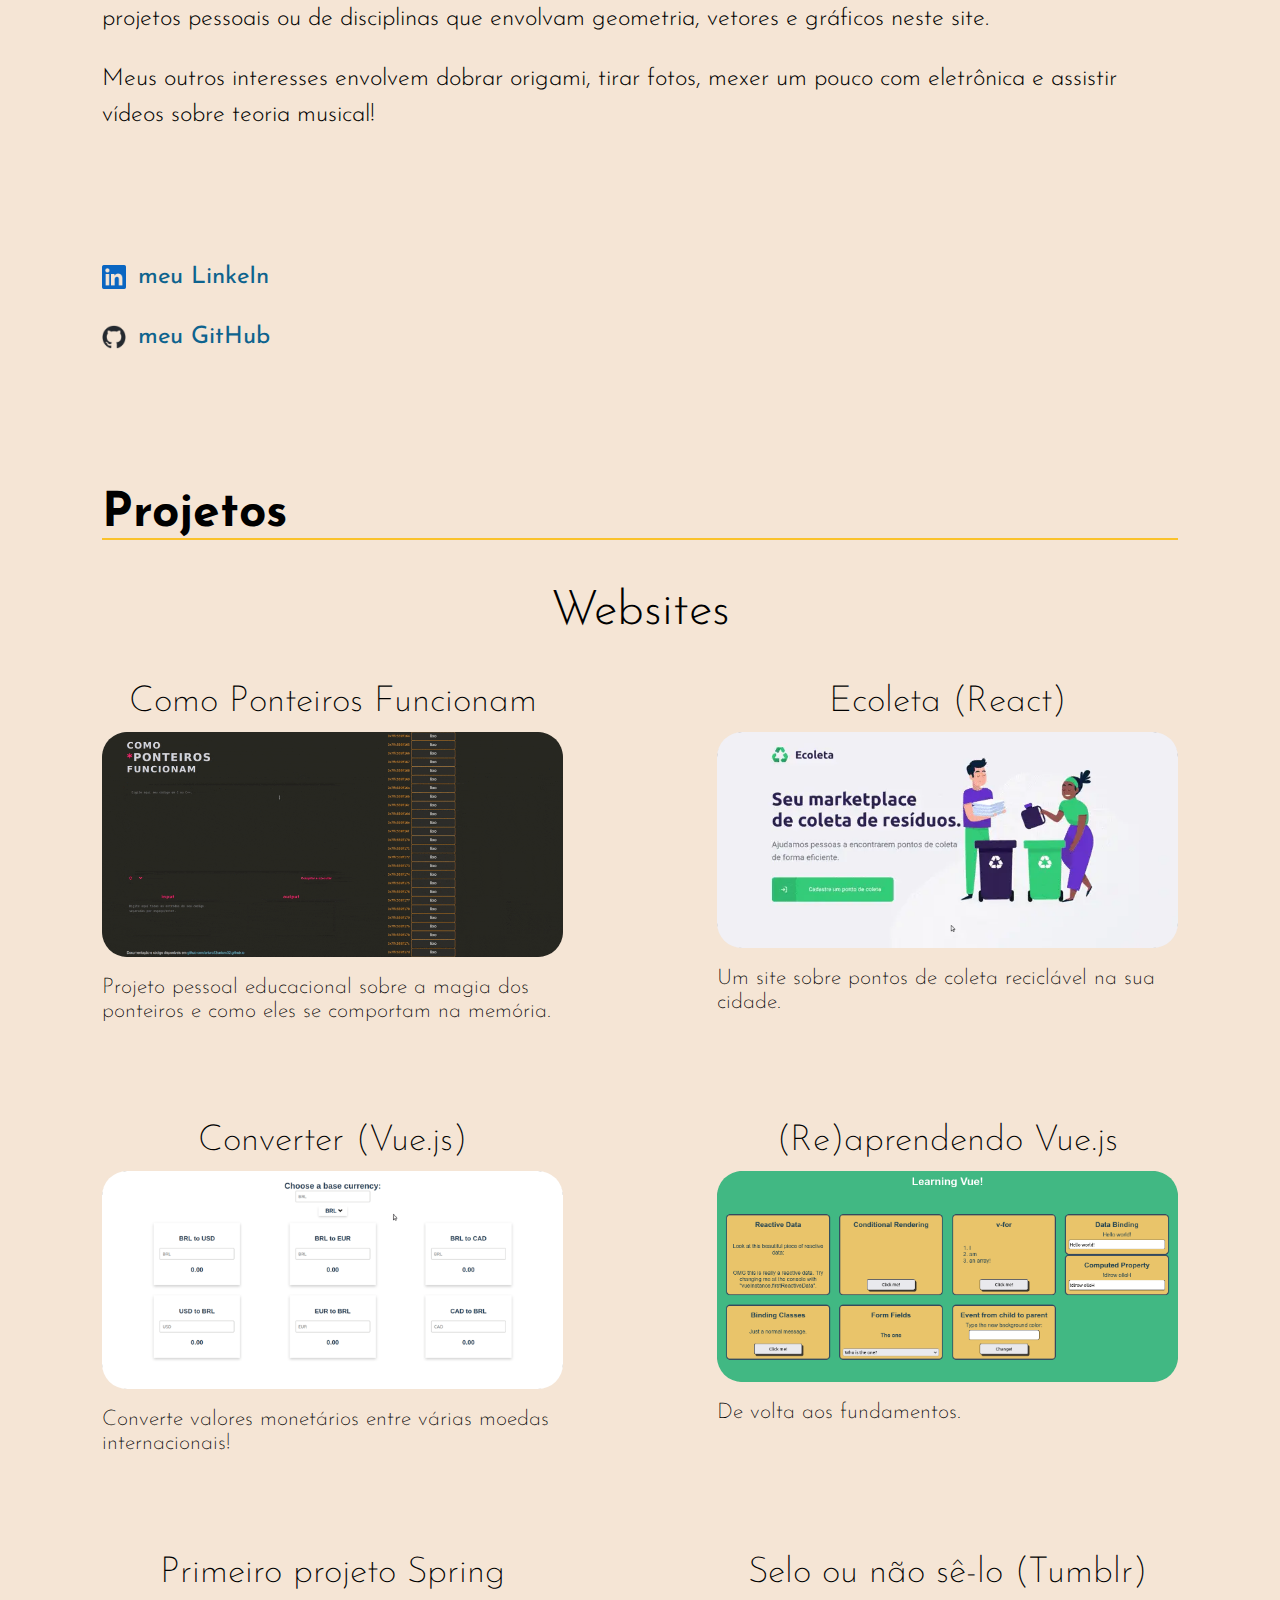
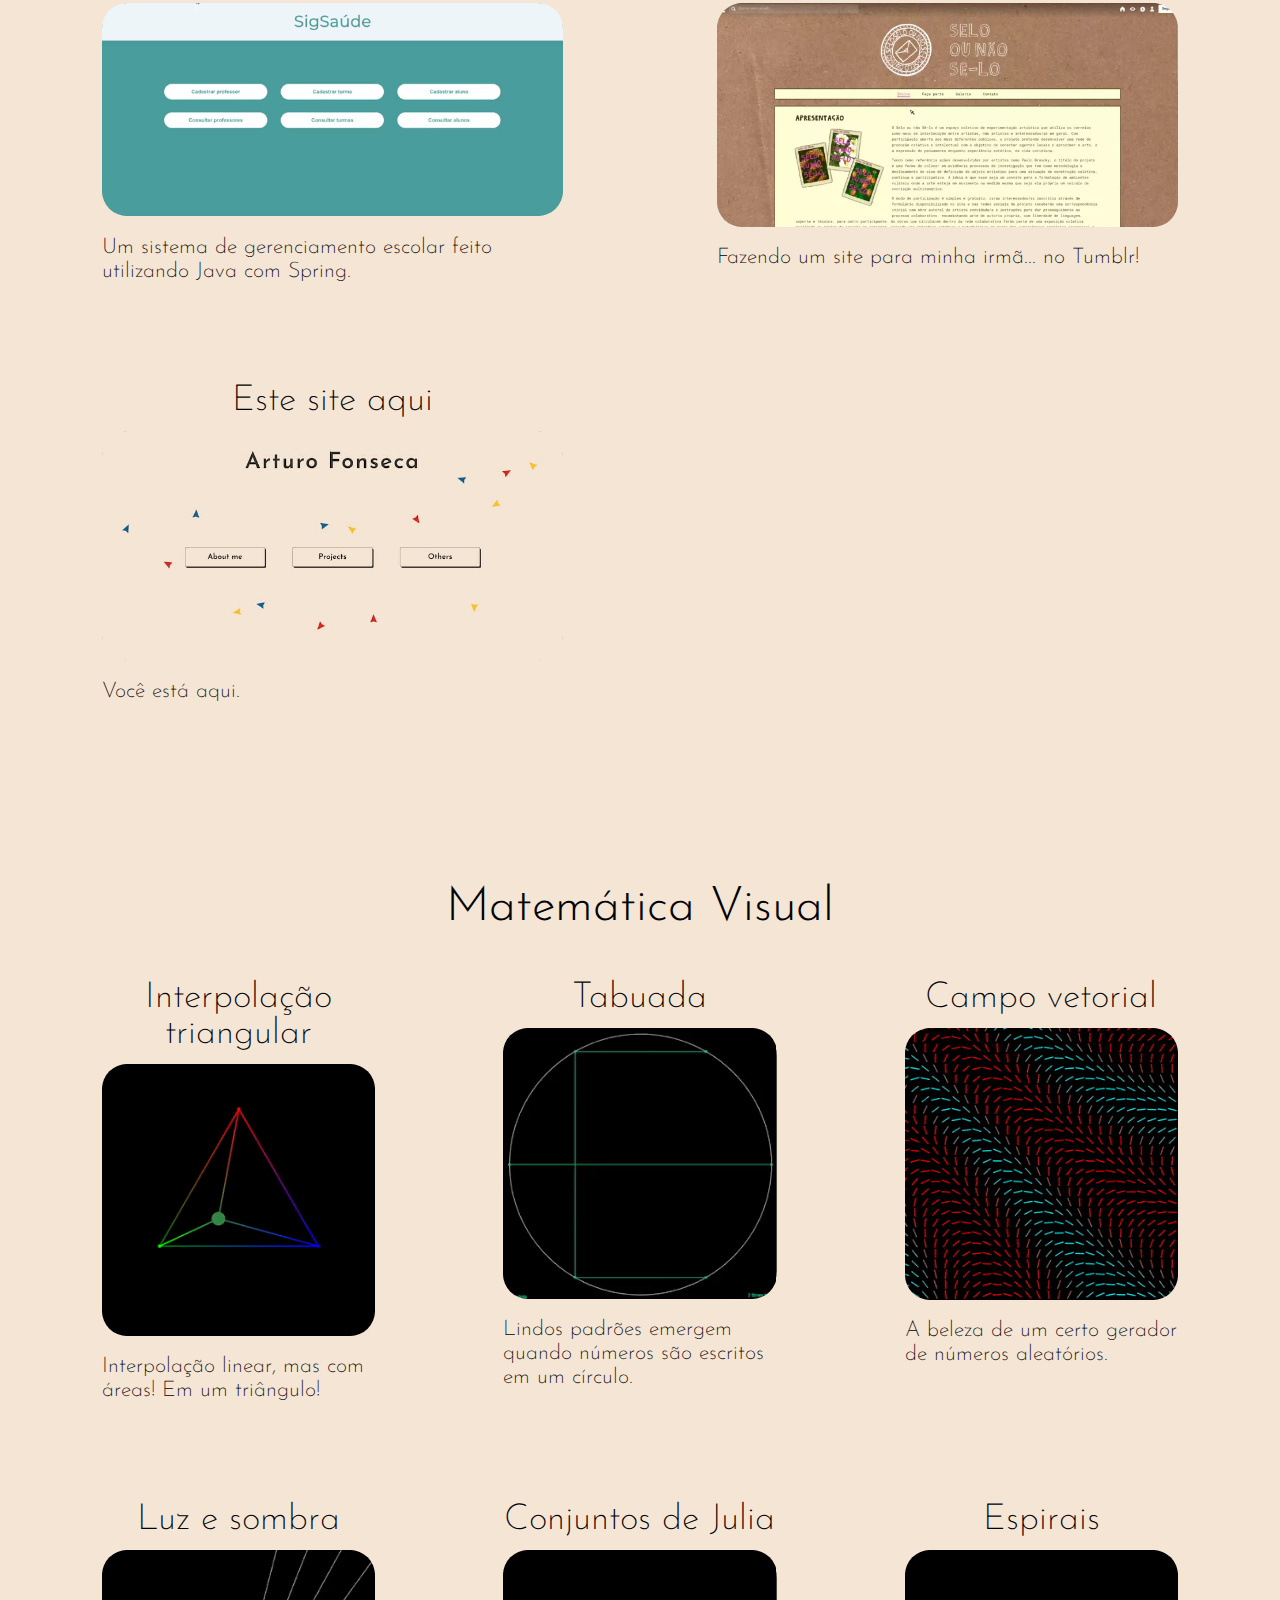
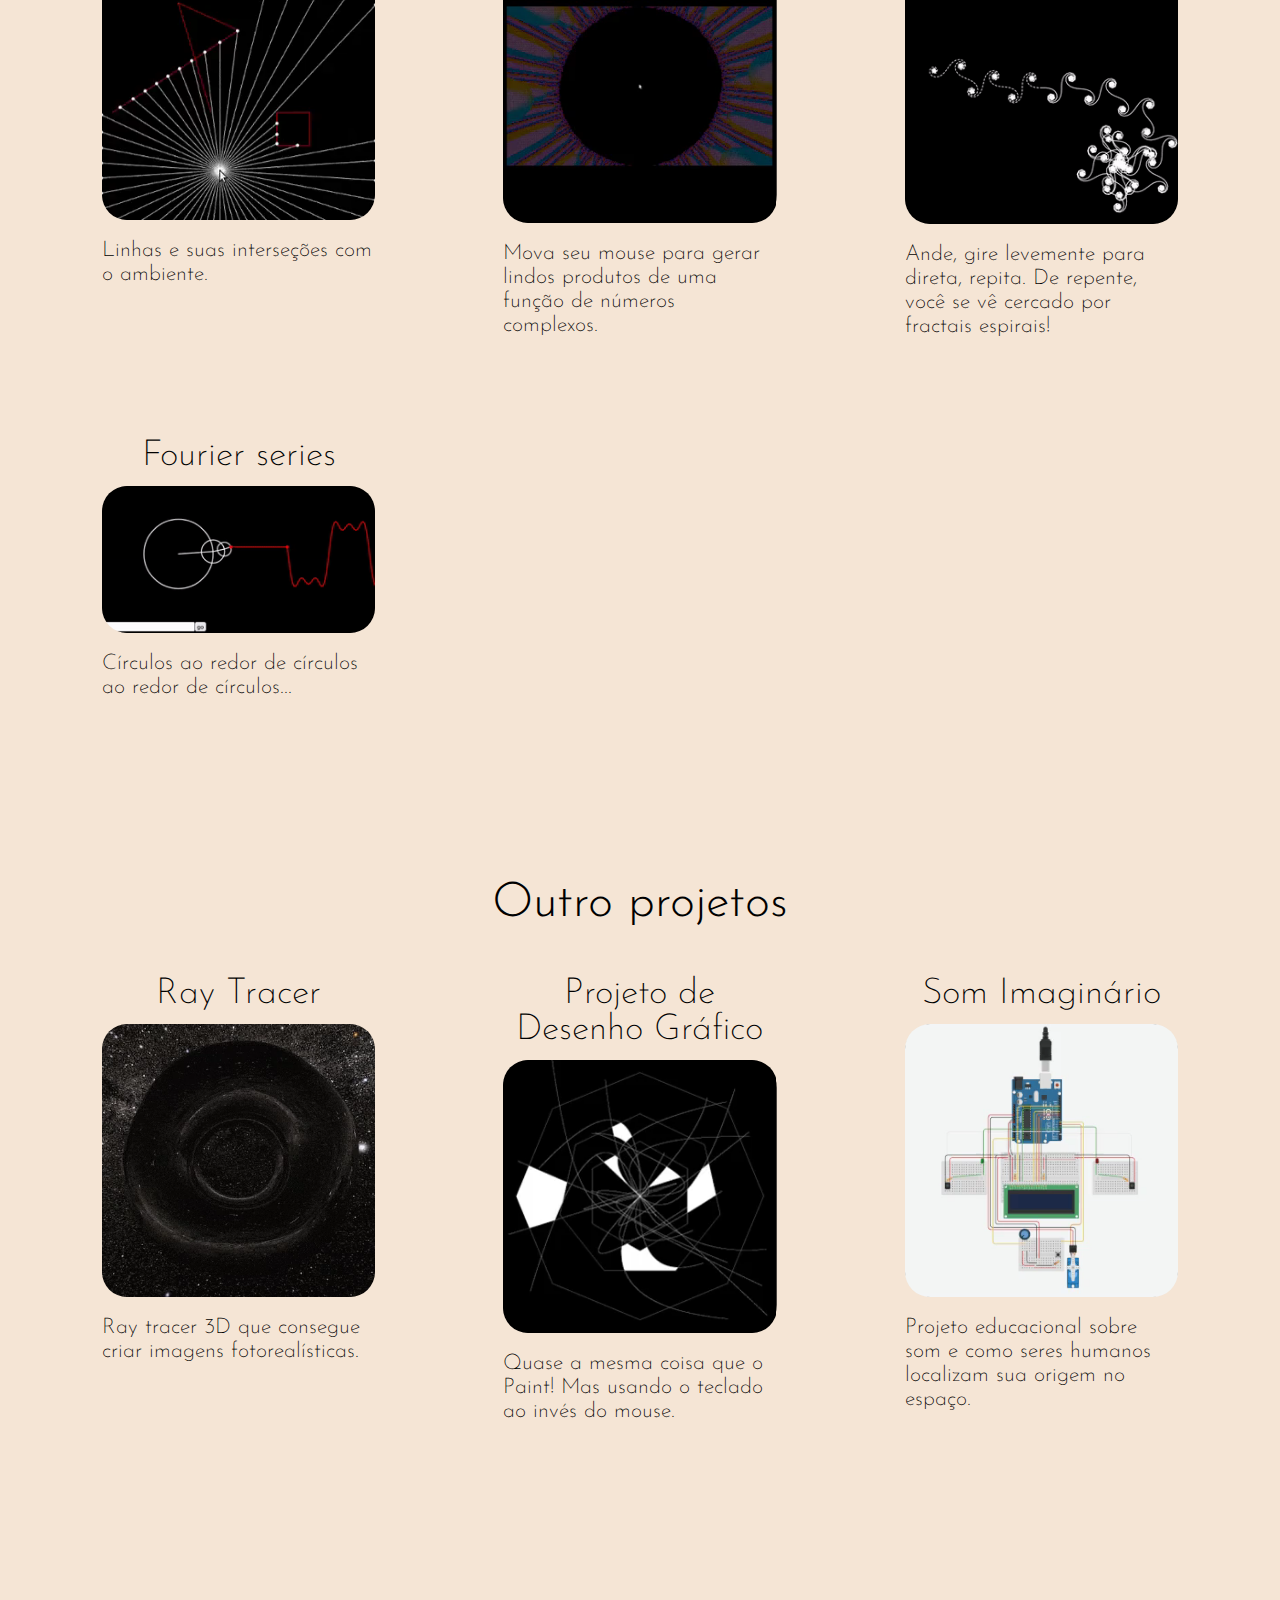
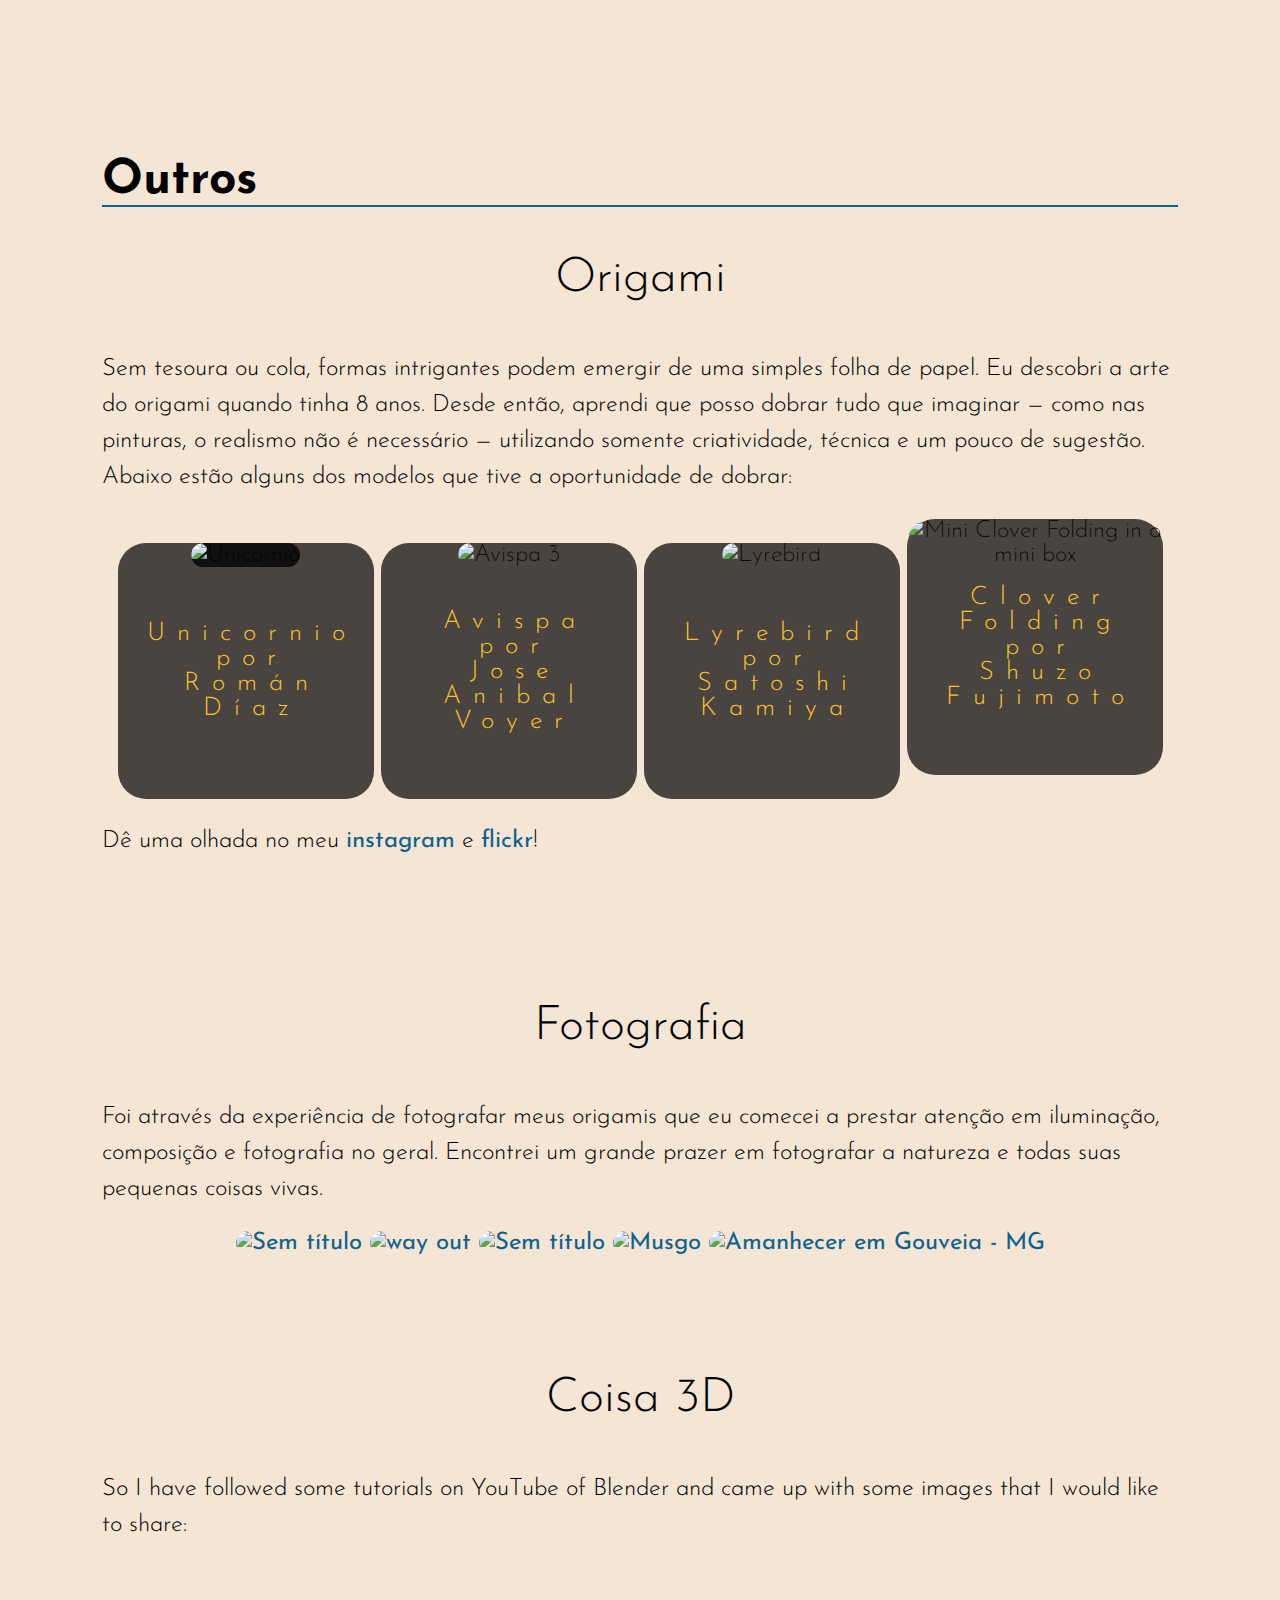
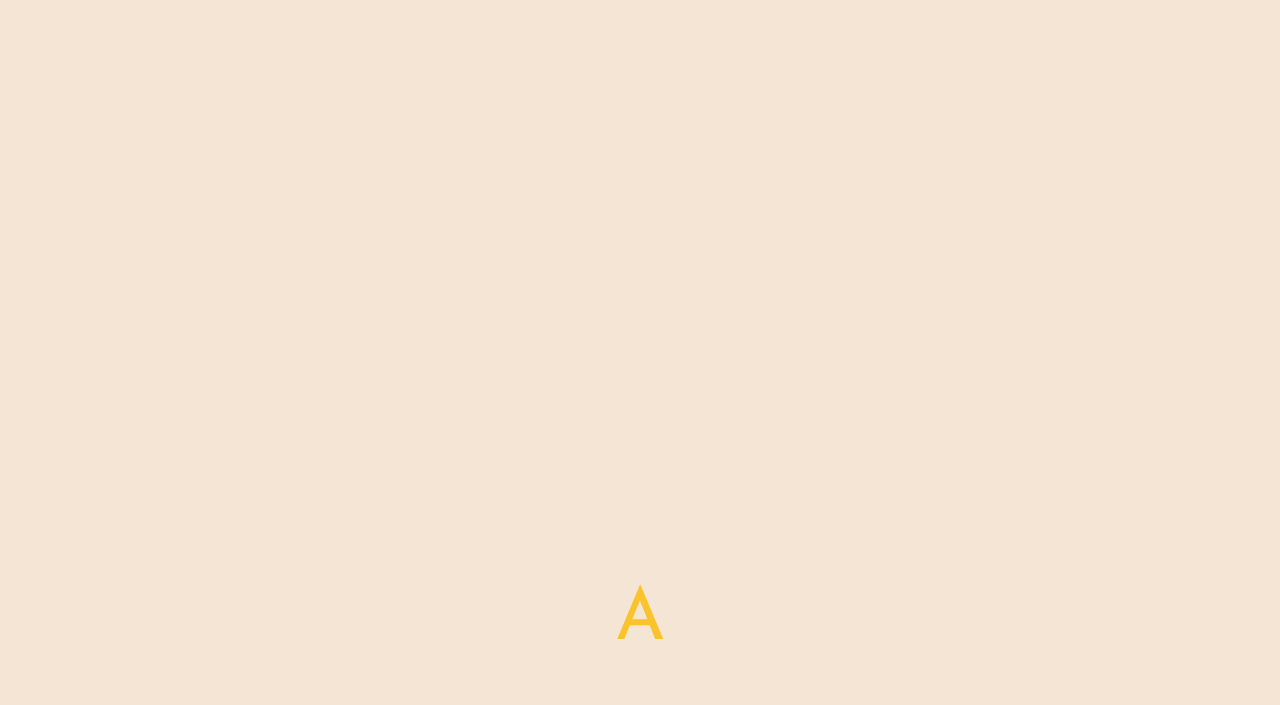
==== commit 36344e02: "Update english version of "About me"" ====
--- a/pt.html
+++ b/pt.html
@@ -72,6 +72,16 @@
 			</a>
 		</nav>
 	</section>
+
+	<script src="p5js/p5.min.js"></script>
+
+	<!-- Front page animation-->
+	<script src="p5js/front-page.js"></script>
+	<script>
+		if(window.innerWidth > 1000) {
+			let frontPageAnimation = new p5(frontPage);
+		}
+	</script>
 
 	<section class="colorful red" aria-labelledby="aboutTitle">
 		<div id="aboutSection" class="subsection">
@@ -1486,15 +1496,6 @@
 
 
 <!-- P5.JS SCRIPTS -->
-<script src="p5js/p5.min.js"></script>
-
-<!-- Front page animation-->
-<script src="p5js/front-page.js"></script>
-<script>
-	if(window.innerWidth > 1000) {
-		let frontPageAnimation = new p5(frontPage);
-	}
-</script>
 
 <!-- Light and shadow -->
 <script src="p5js/lightShadow.js"></script>
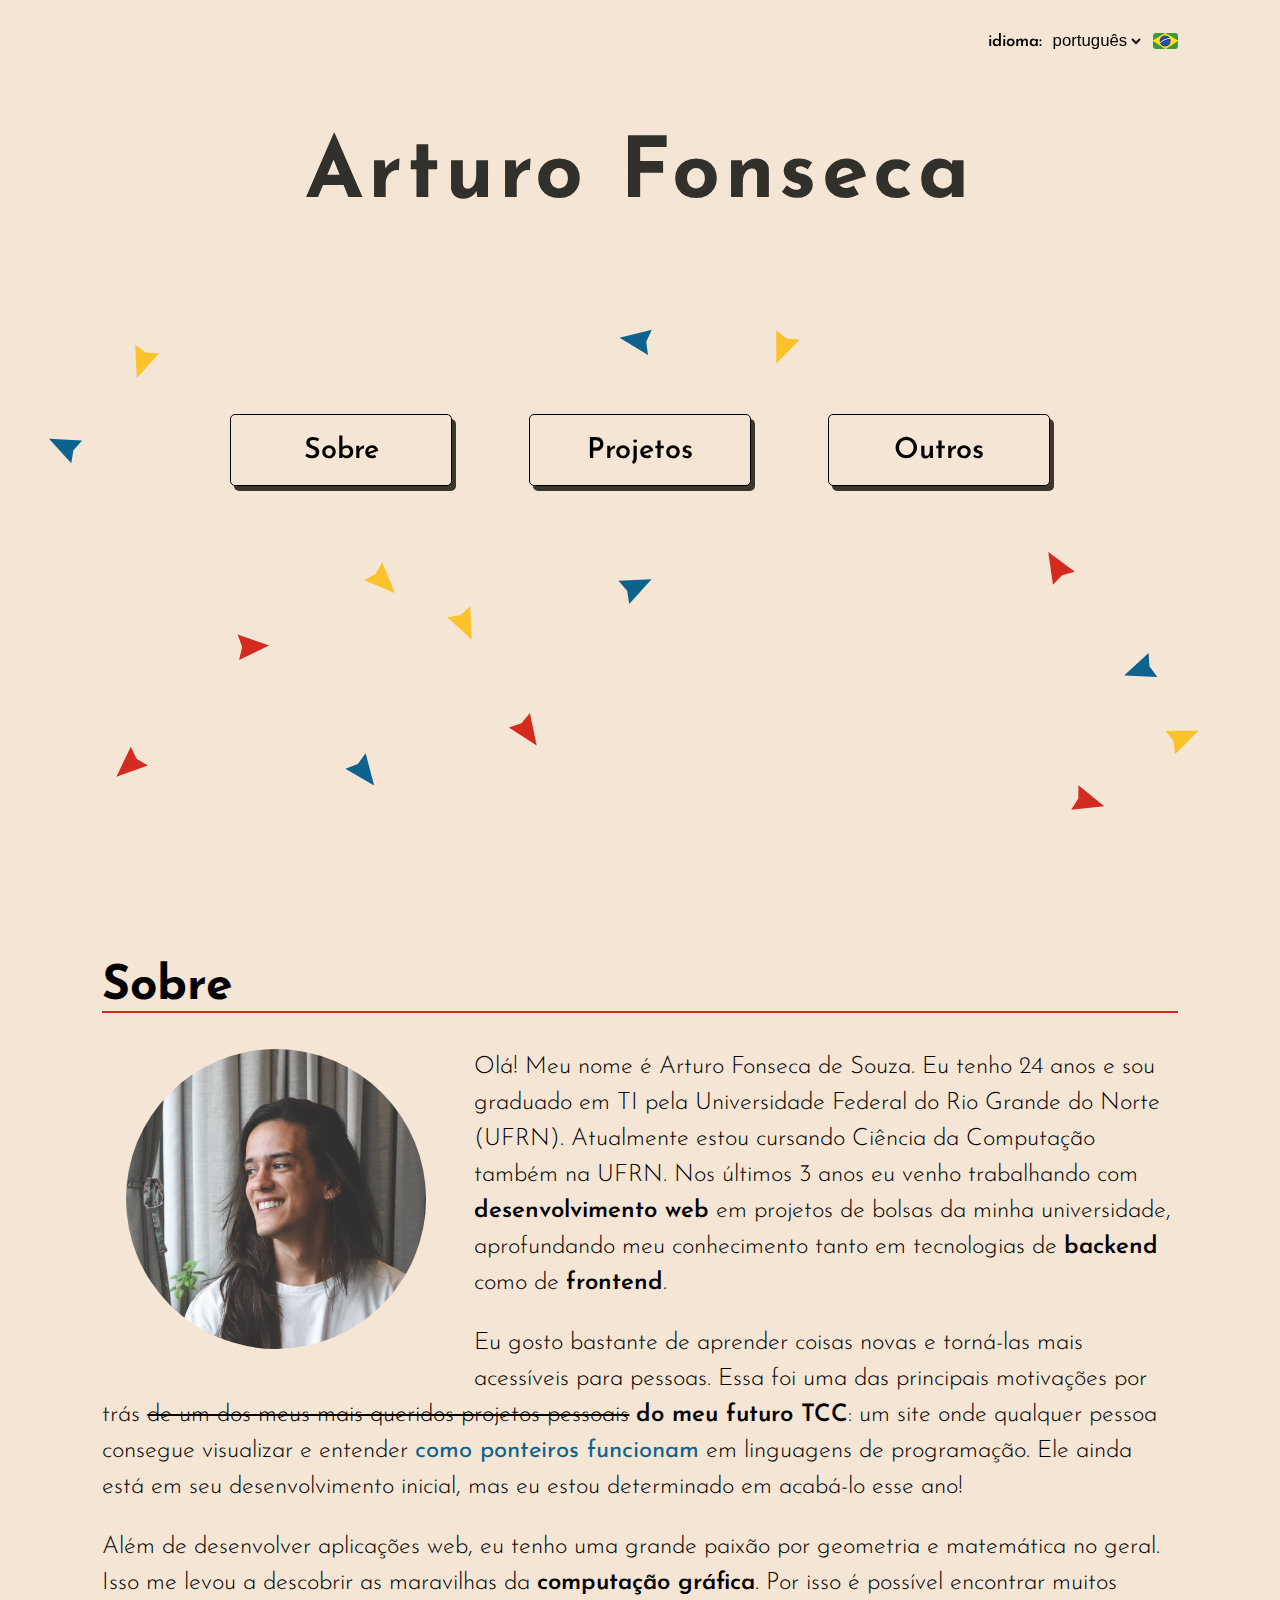
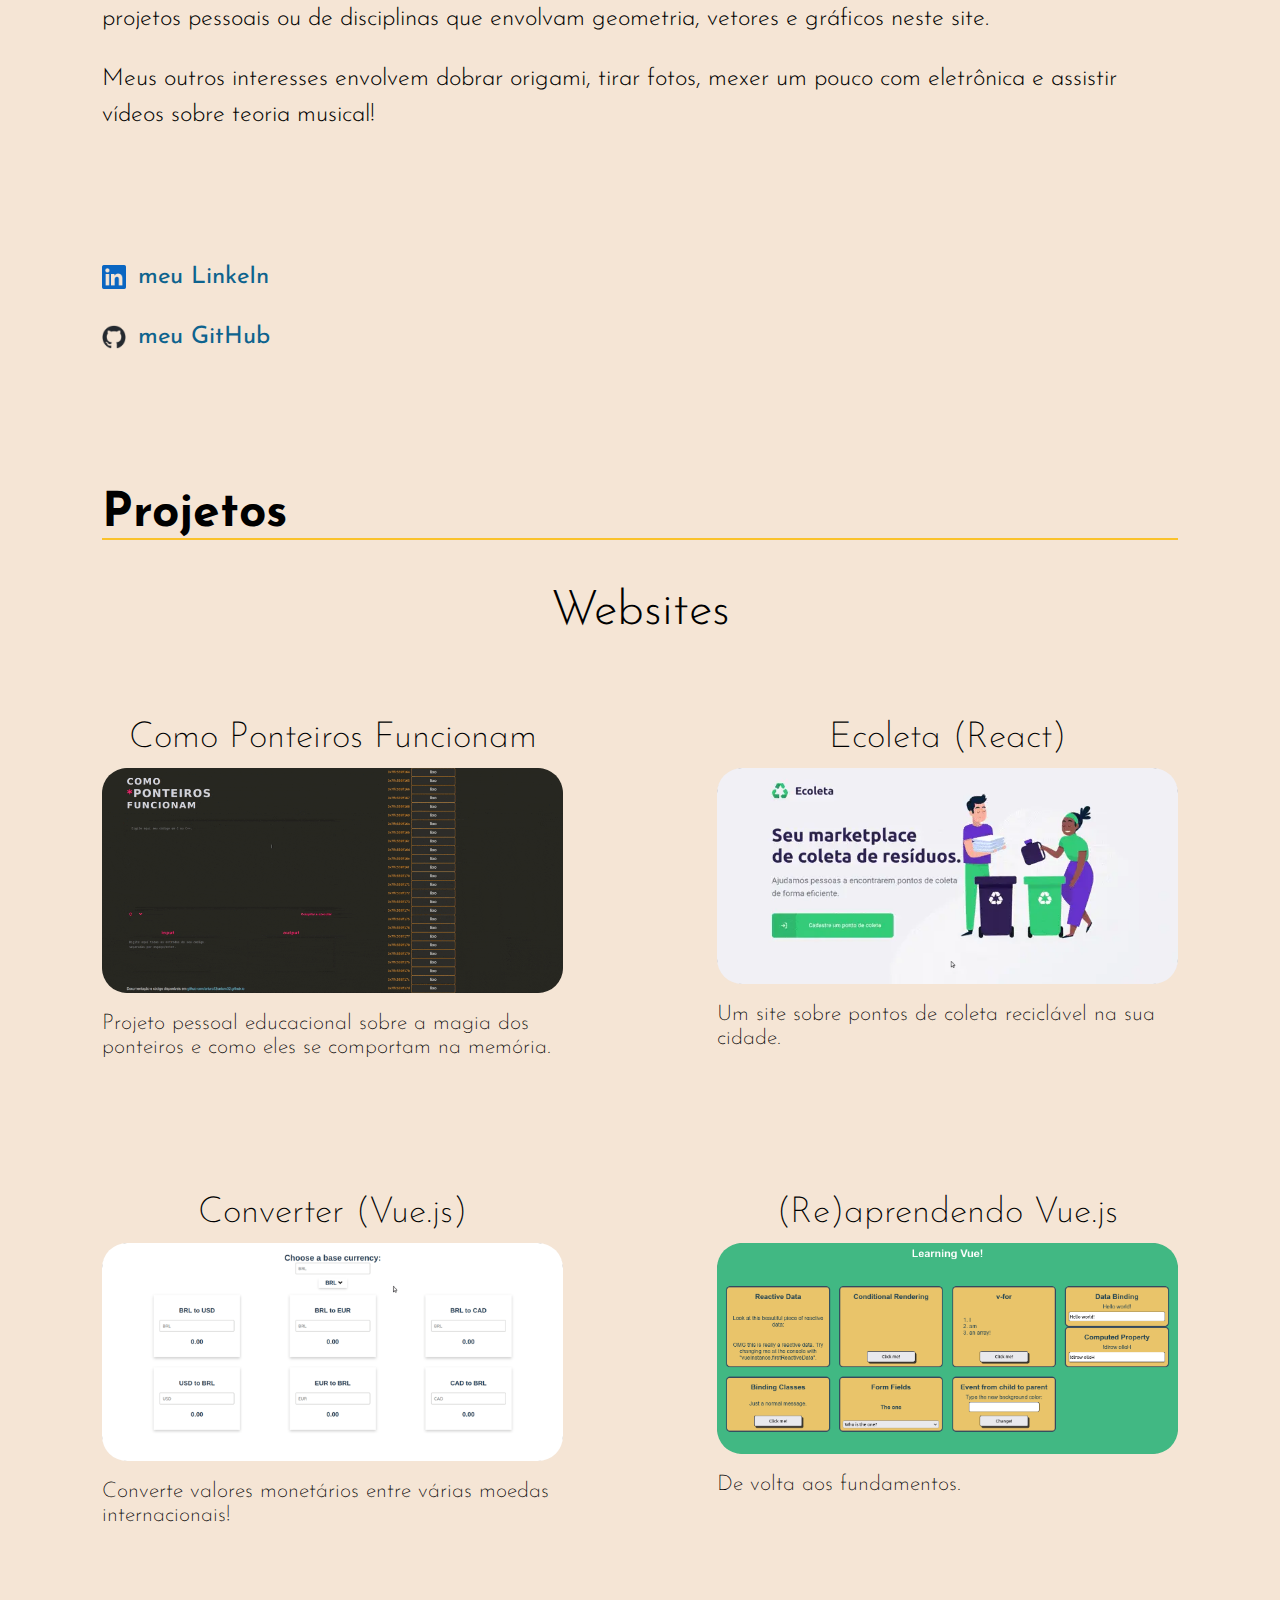
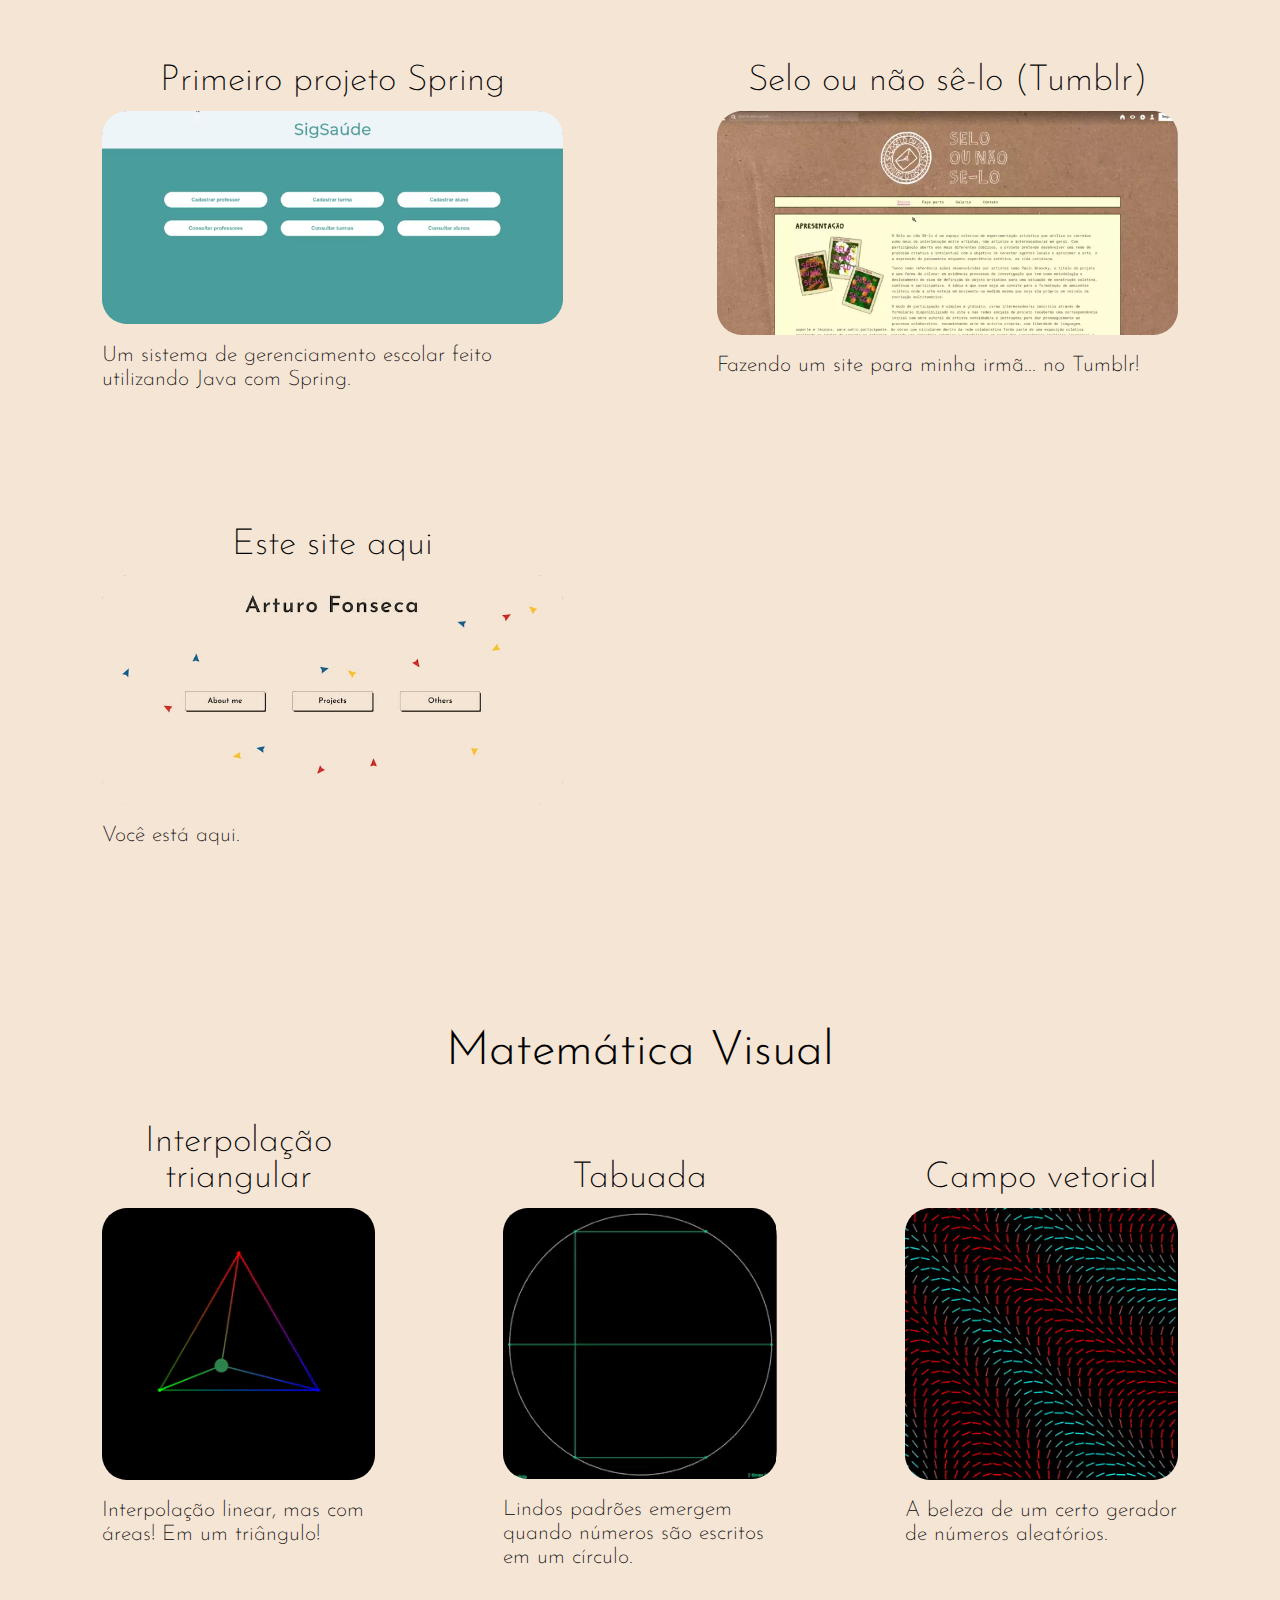
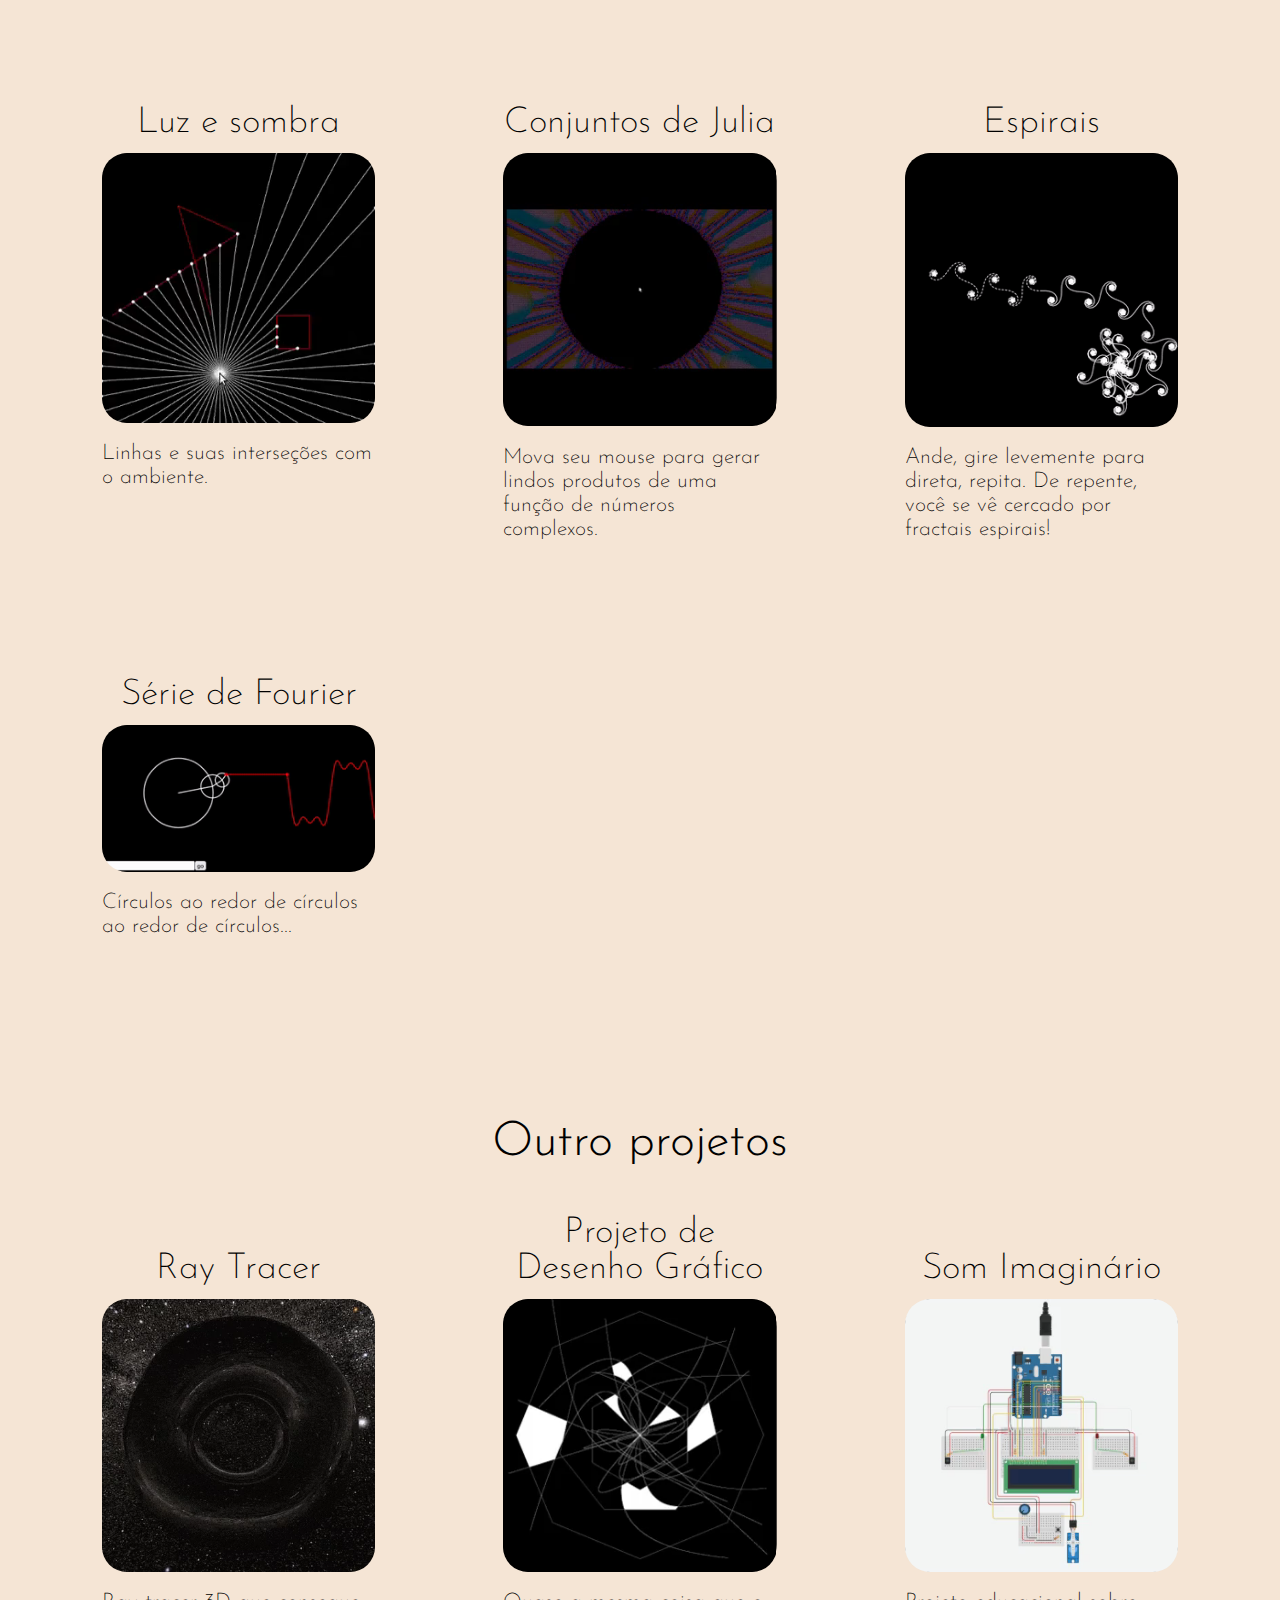
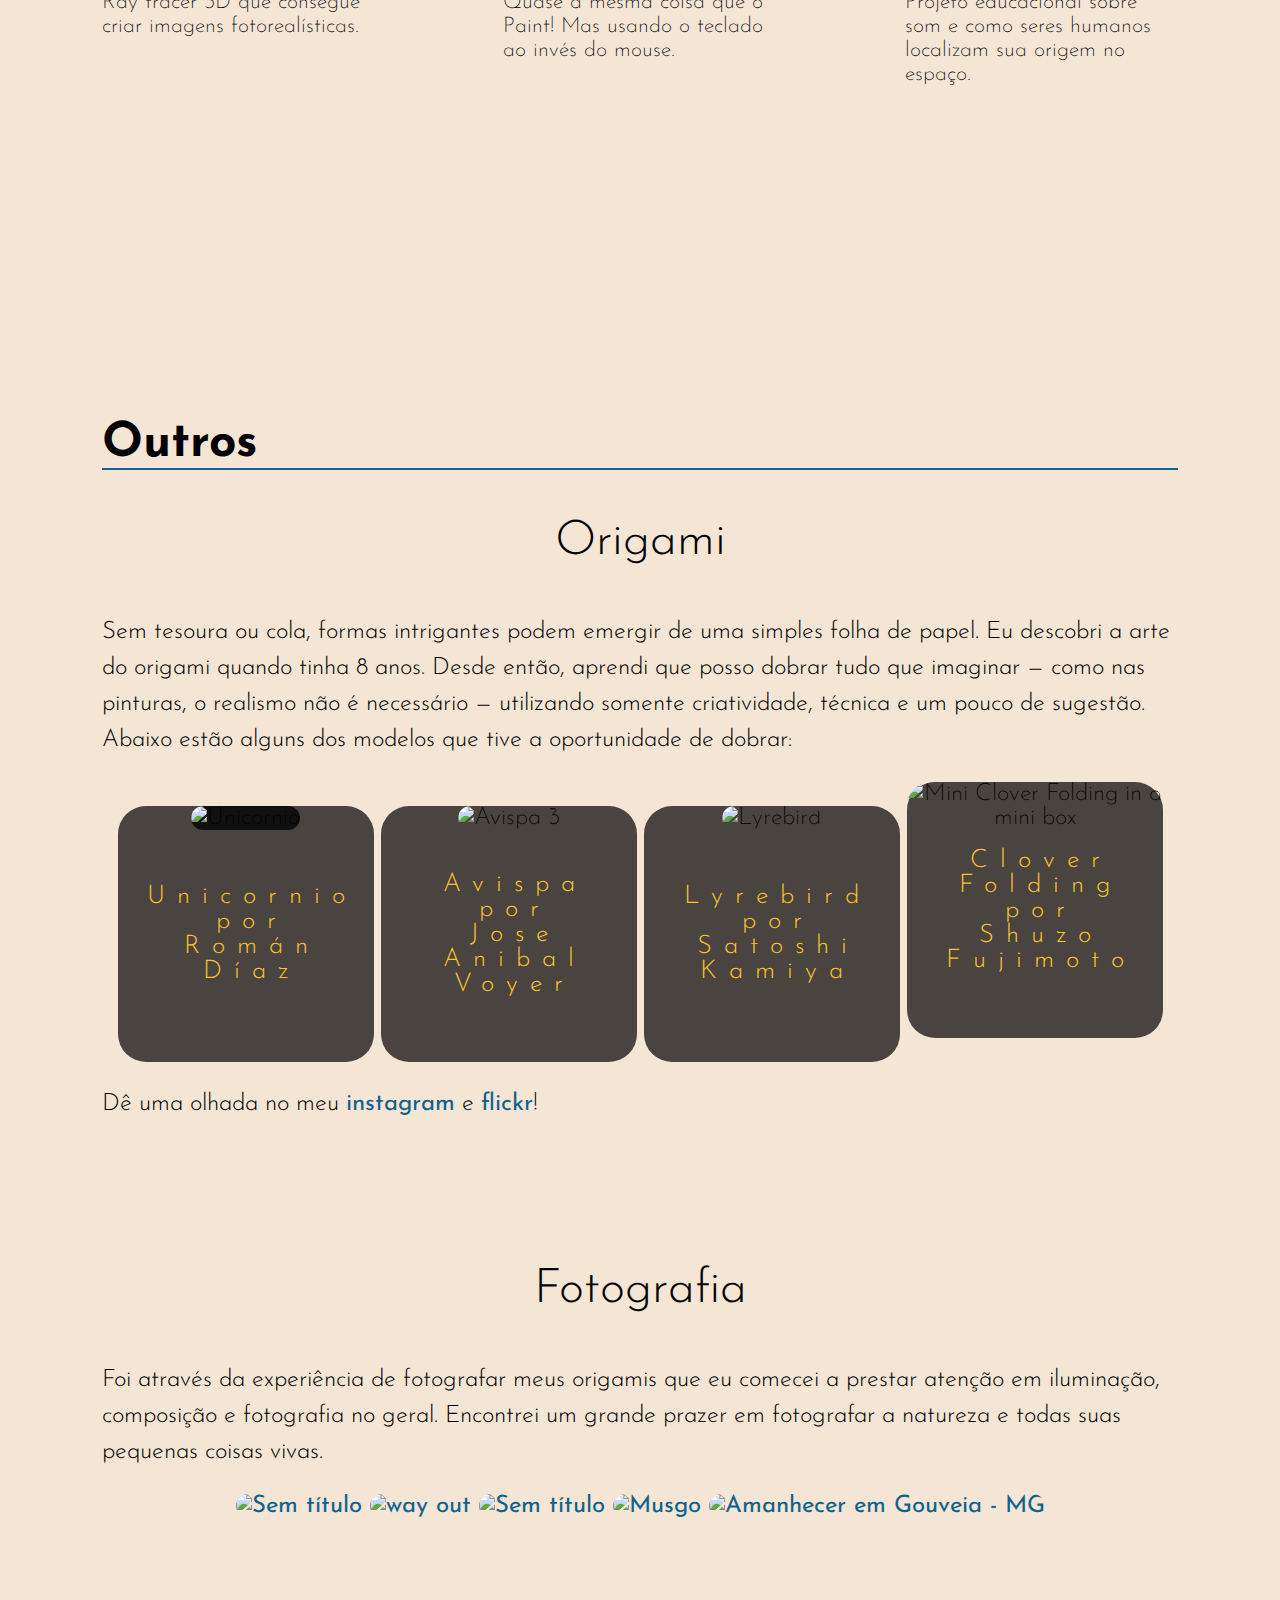
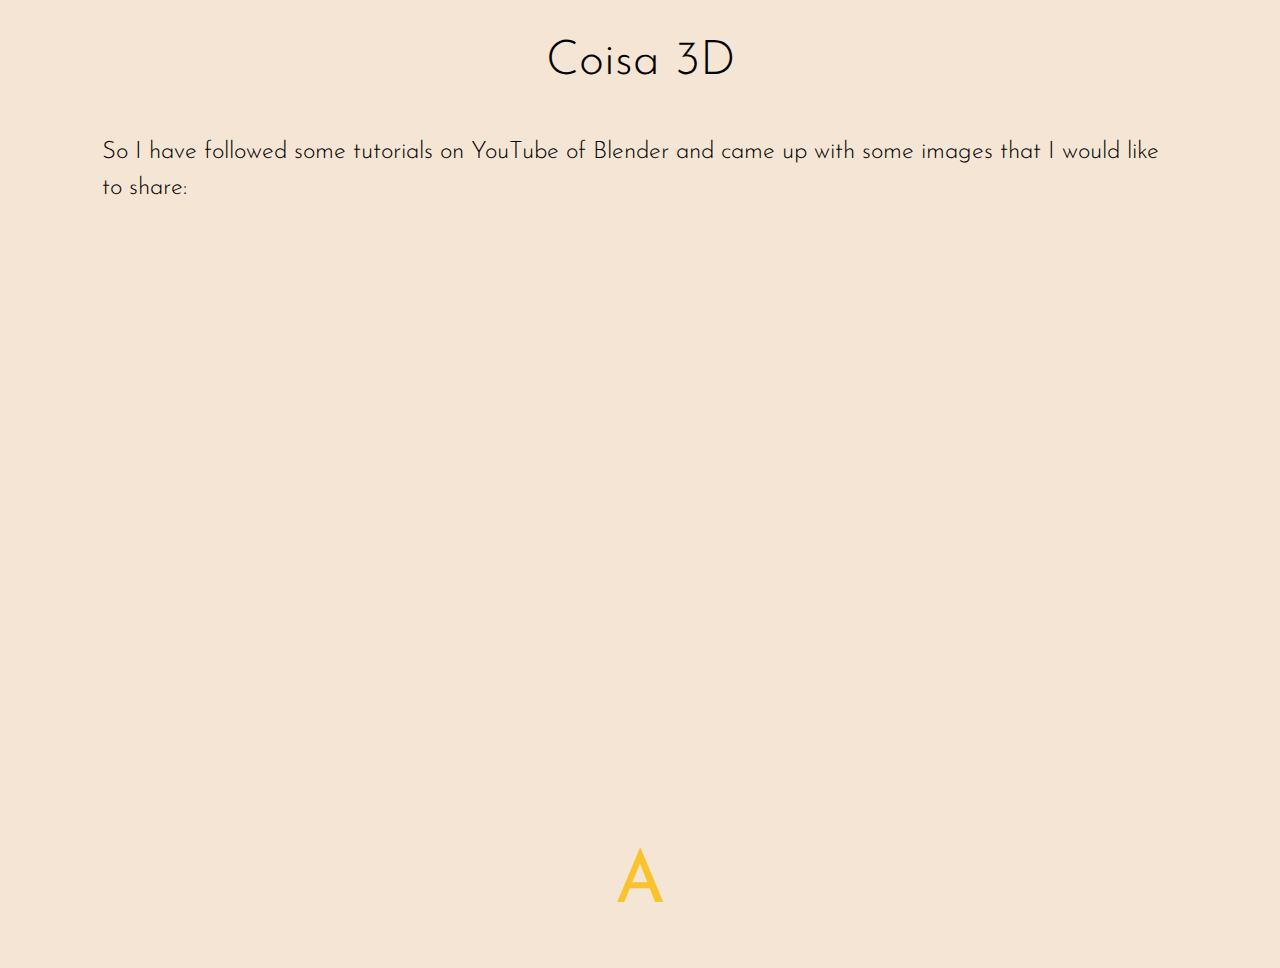
==== commit 410f5c29: "Fix misalignment of project titles" ====
--- a/pt.html
+++ b/pt.html
@@ -966,7 +966,7 @@
 				</div>
 
 				<div>
-					<h4>Fourier series</h4>
+					<h4>Série de Fourier</h4>
 					<div class="project-container">
 						<img aria-hidden="true" tabindex="-1" src="media/miniatures/fourier/fourier.gif"
 							 alt="GIF de 3 círculos girando em torno de si, desenhando um gráfico de onda ao lado."/>
@@ -976,9 +976,7 @@
 
 					<dialog class="project-details modal" aria-modal="true" aria-labelledby="fourierSeriesTitle">
 						<div class="modal-content">
-							<h3 id="fourierSeriesTitle">Fourier series</h3>
-
-							<!--TODO: trocar links da wikipedia para versão em português!-->
+							<h3 id="fourierSeriesTitle">Série de Fourier</h3>
 							<p>
 								A série de Fourier é uma forma de usar as funções seno e cosseno para aproximar outras
 								funções. É um pouco parecido com a
--- a/index.css
+++ b/index.css
@@ -577,10 +577,14 @@
 
 
 .columns h4 {
-	text-align: center;
 	margin: 0;
 	margin-bottom: 0.5rem;
 	font-size: 1.5rem;
+	height: 3rem;
+	vertical-align: bottom;
+	display: flex;
+	align-items: end;
+	justify-content: center;
 }
 
 .columns p,
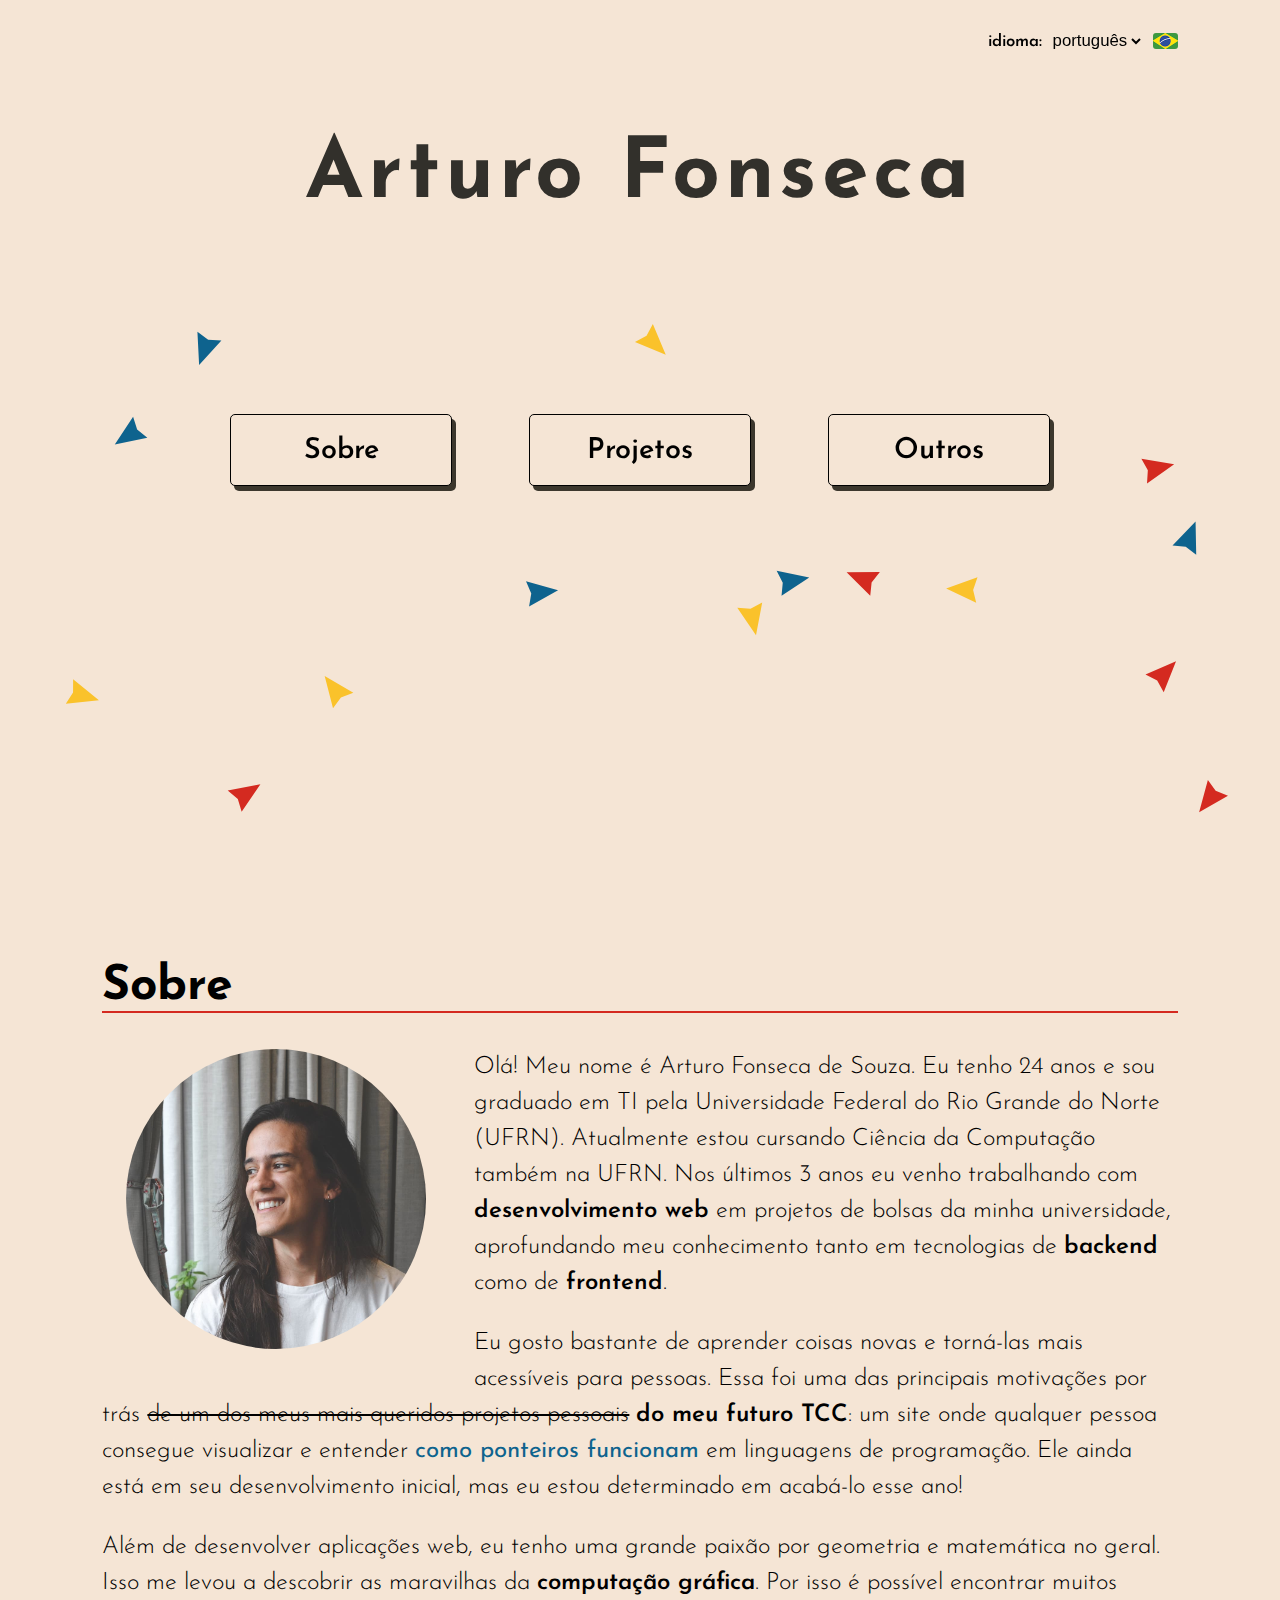
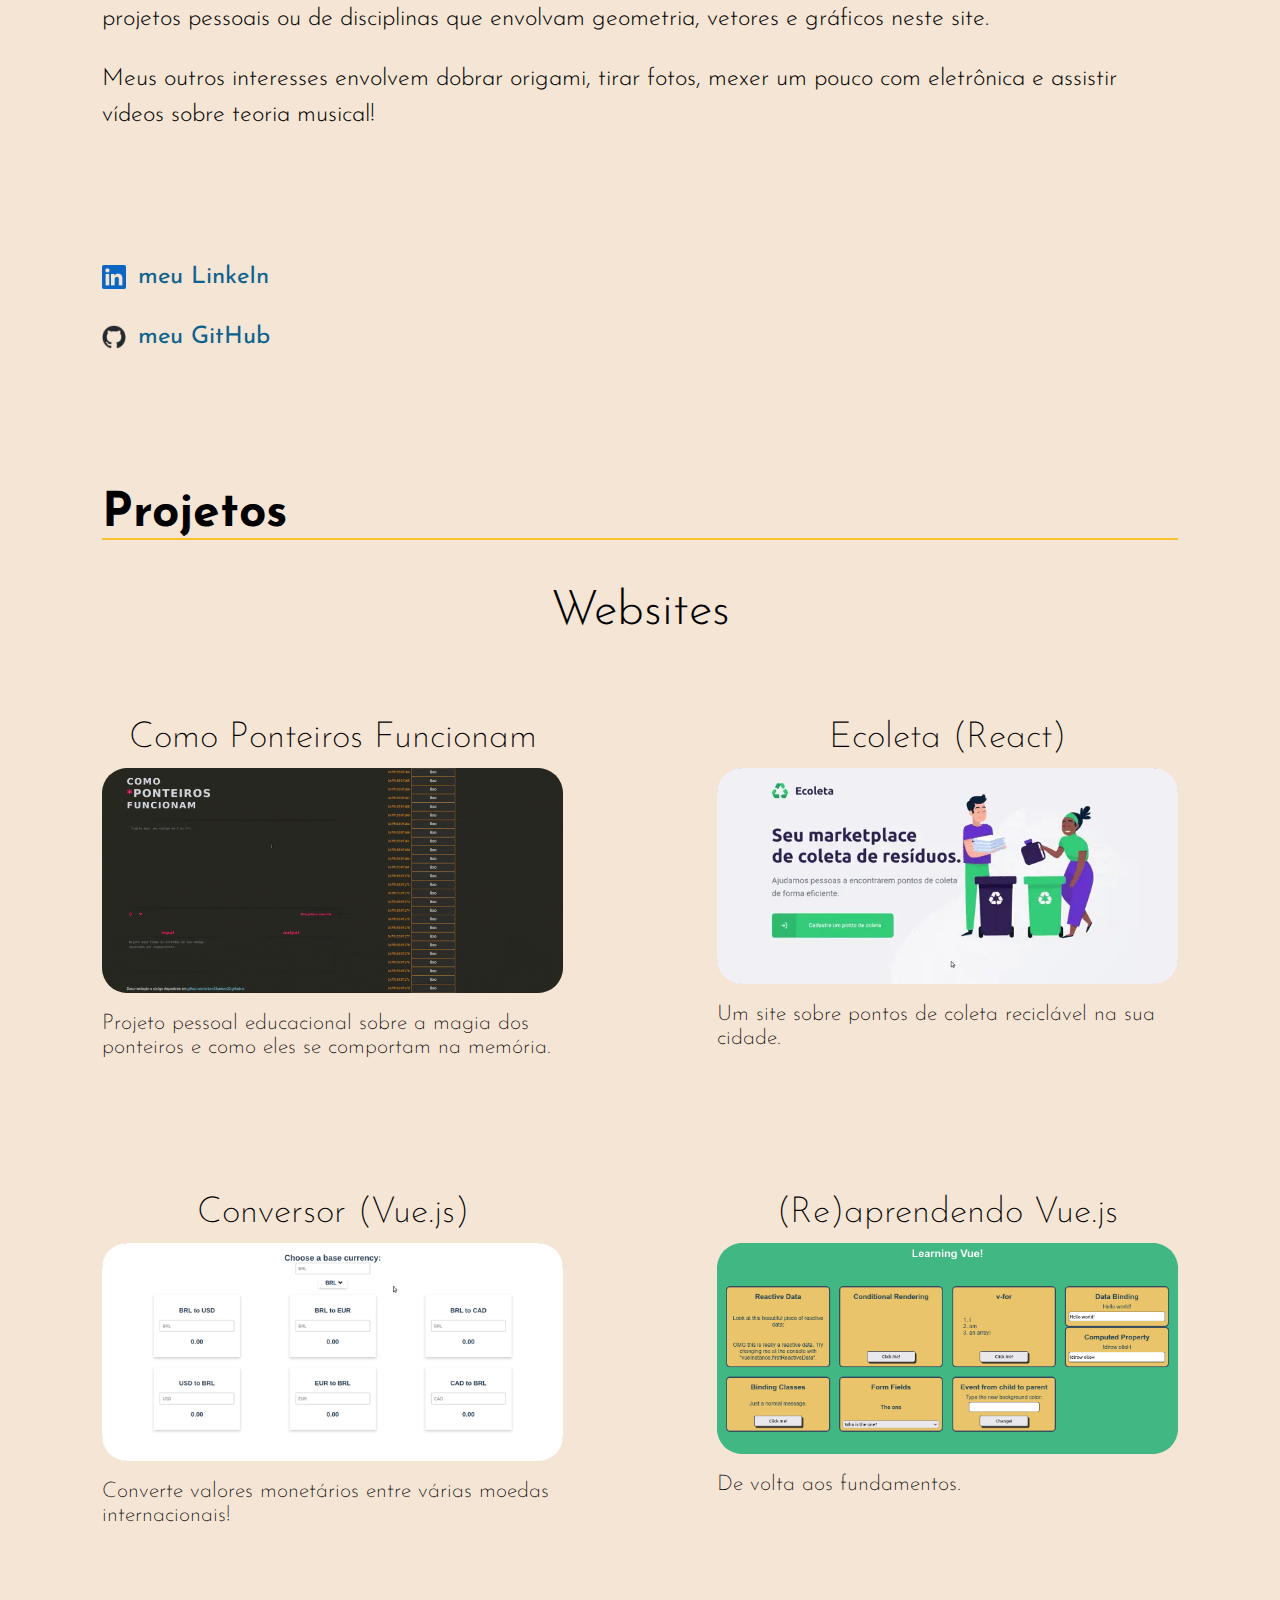
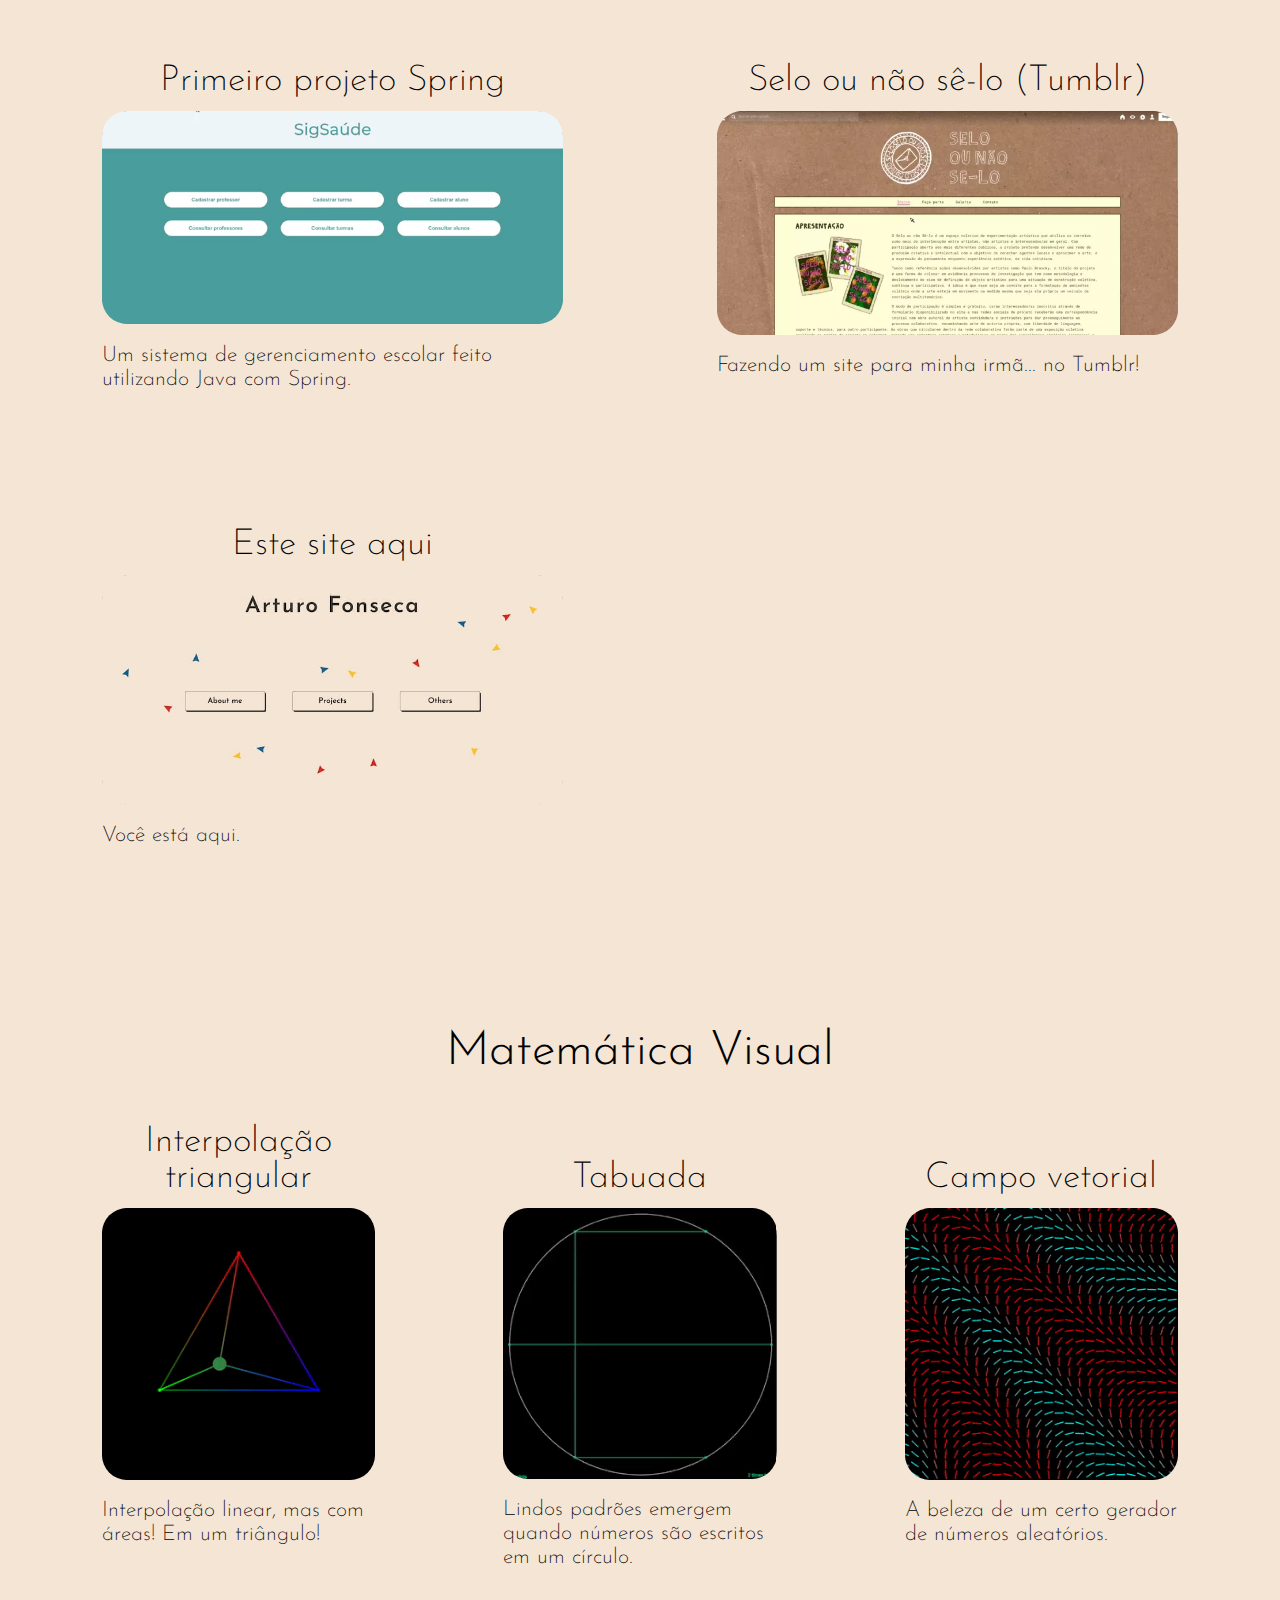
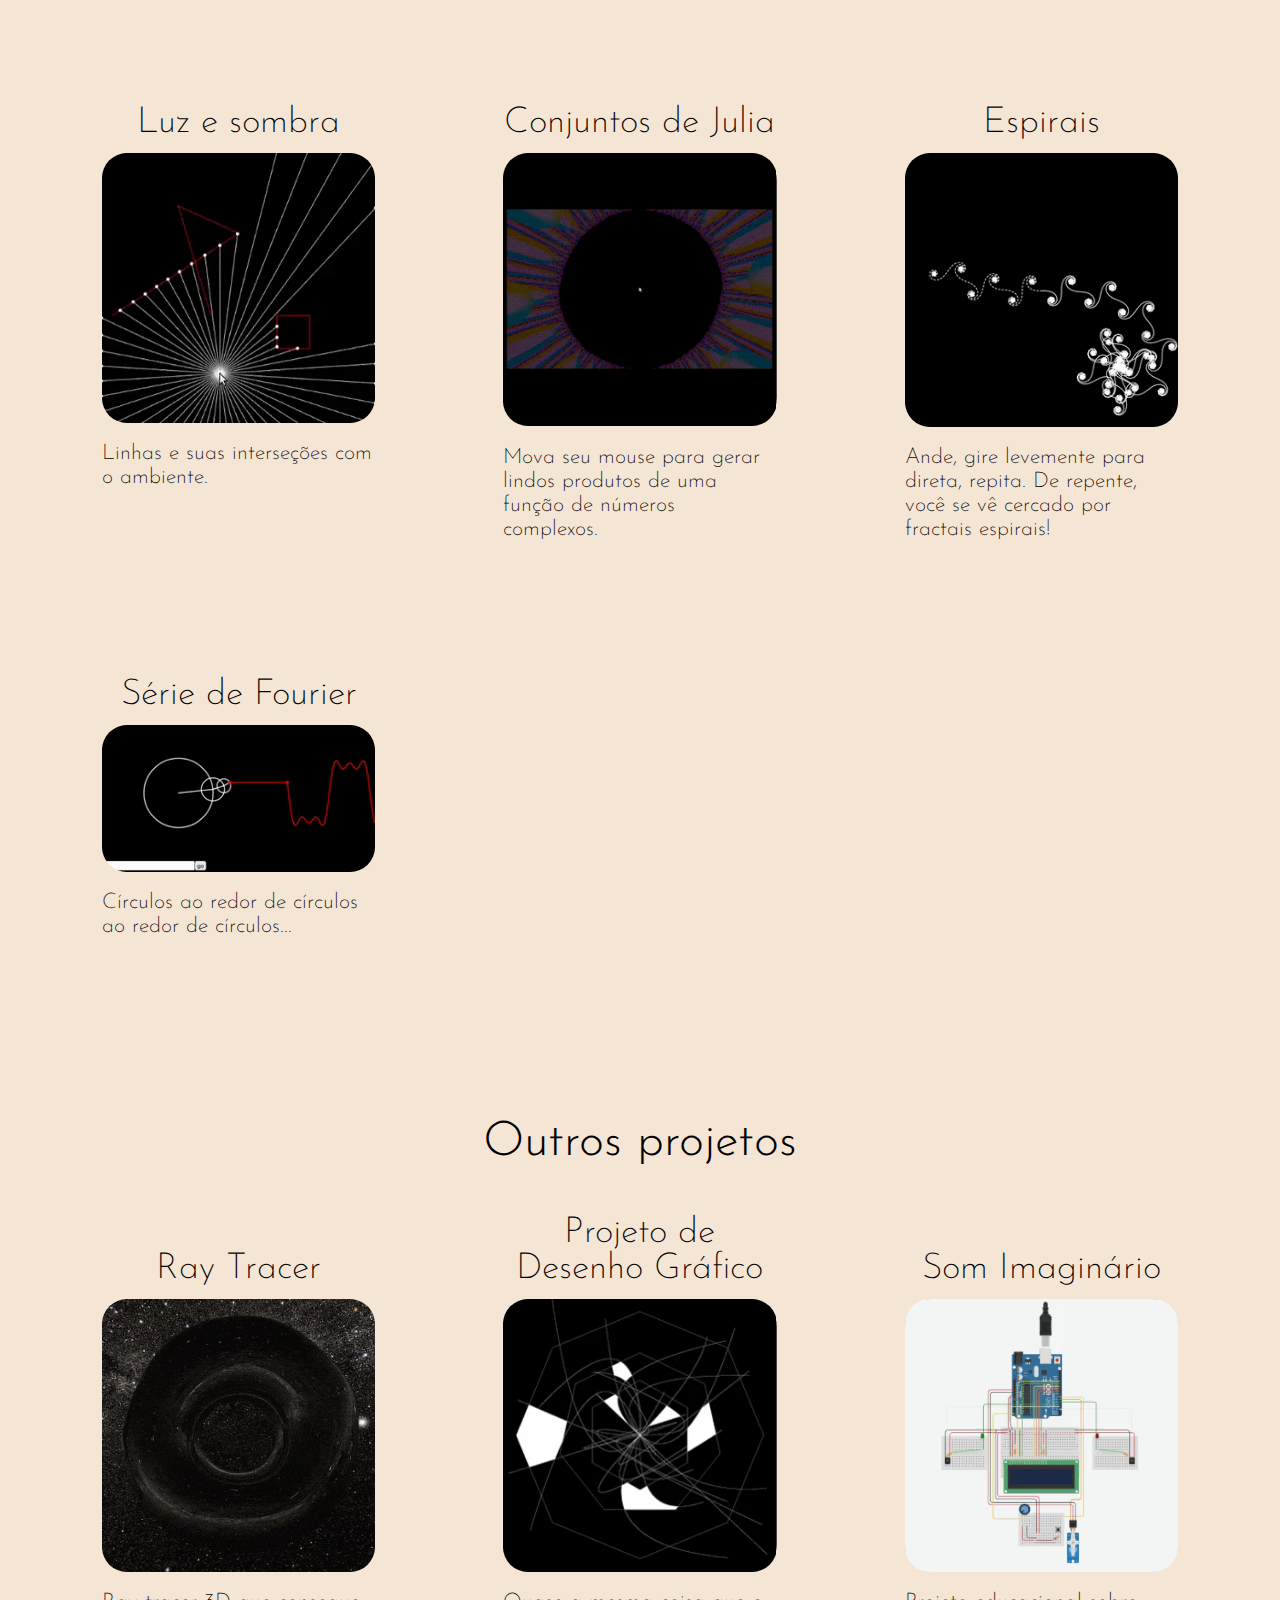
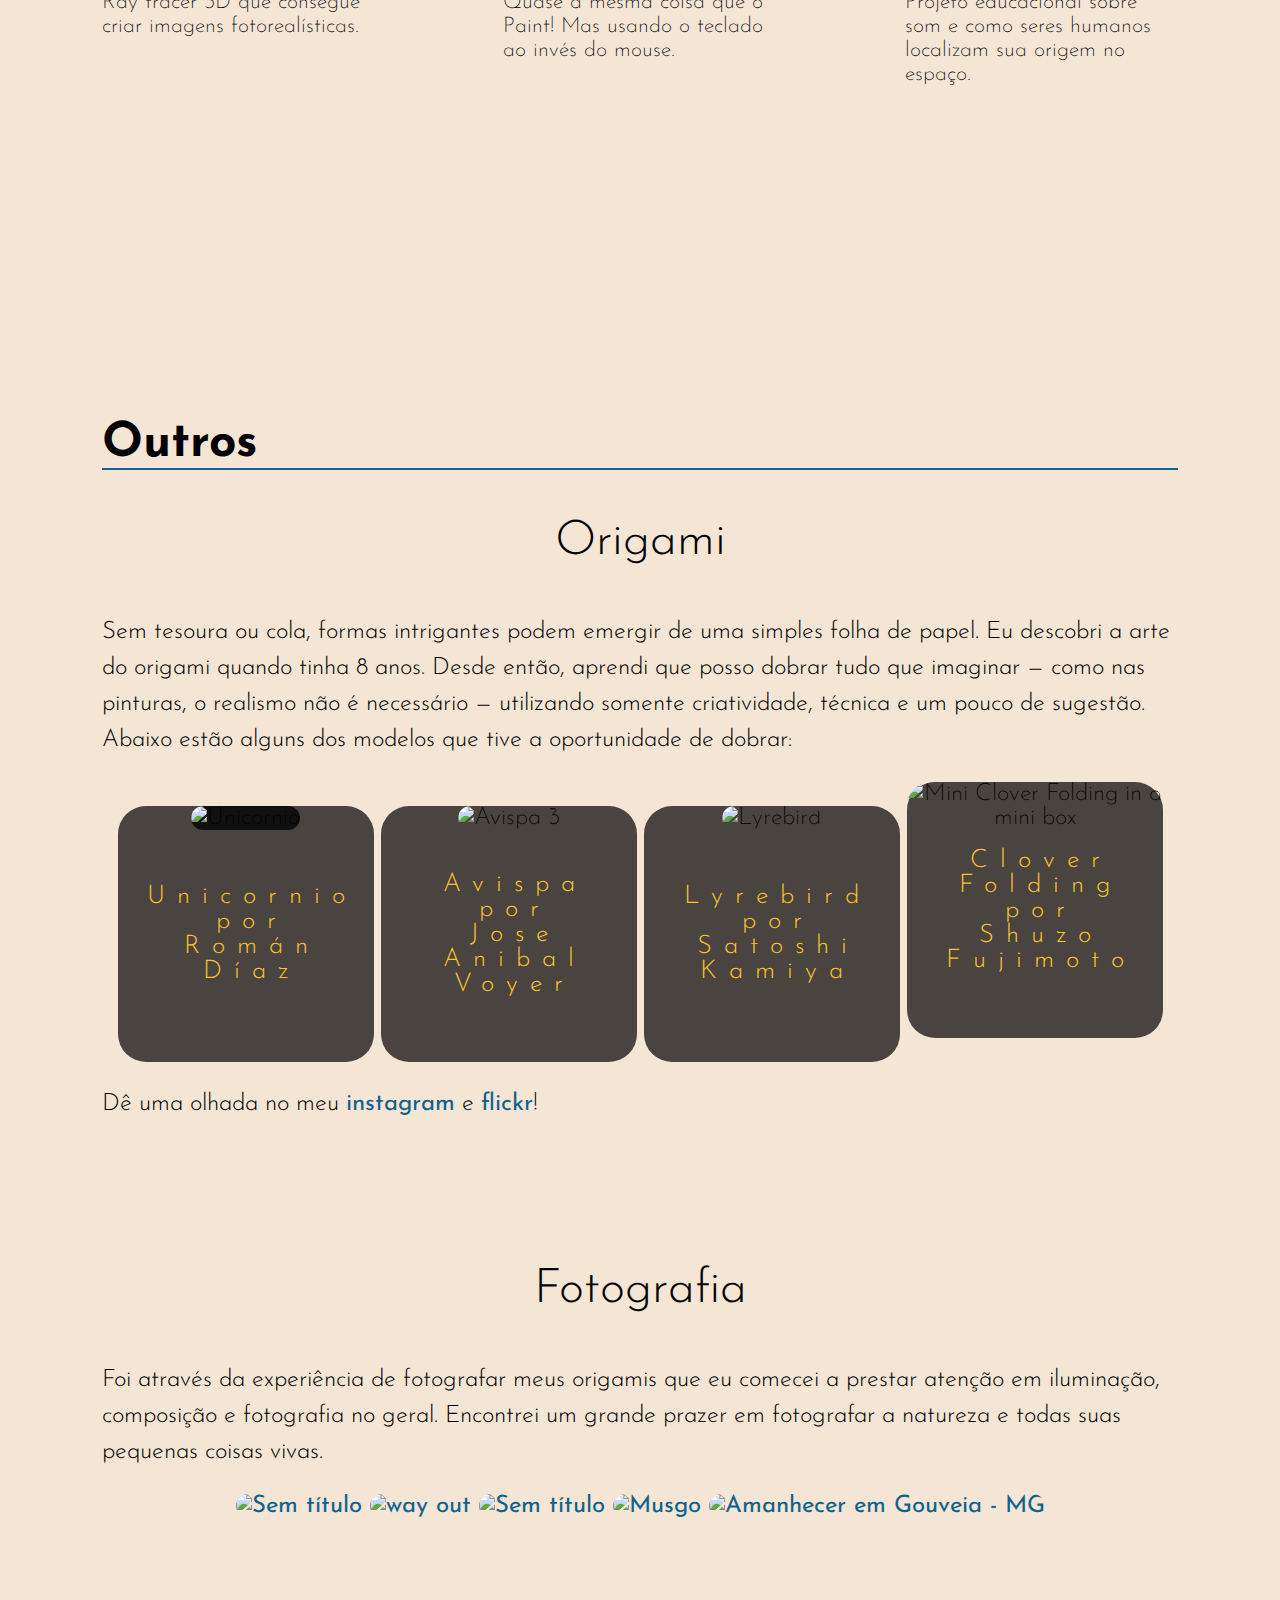
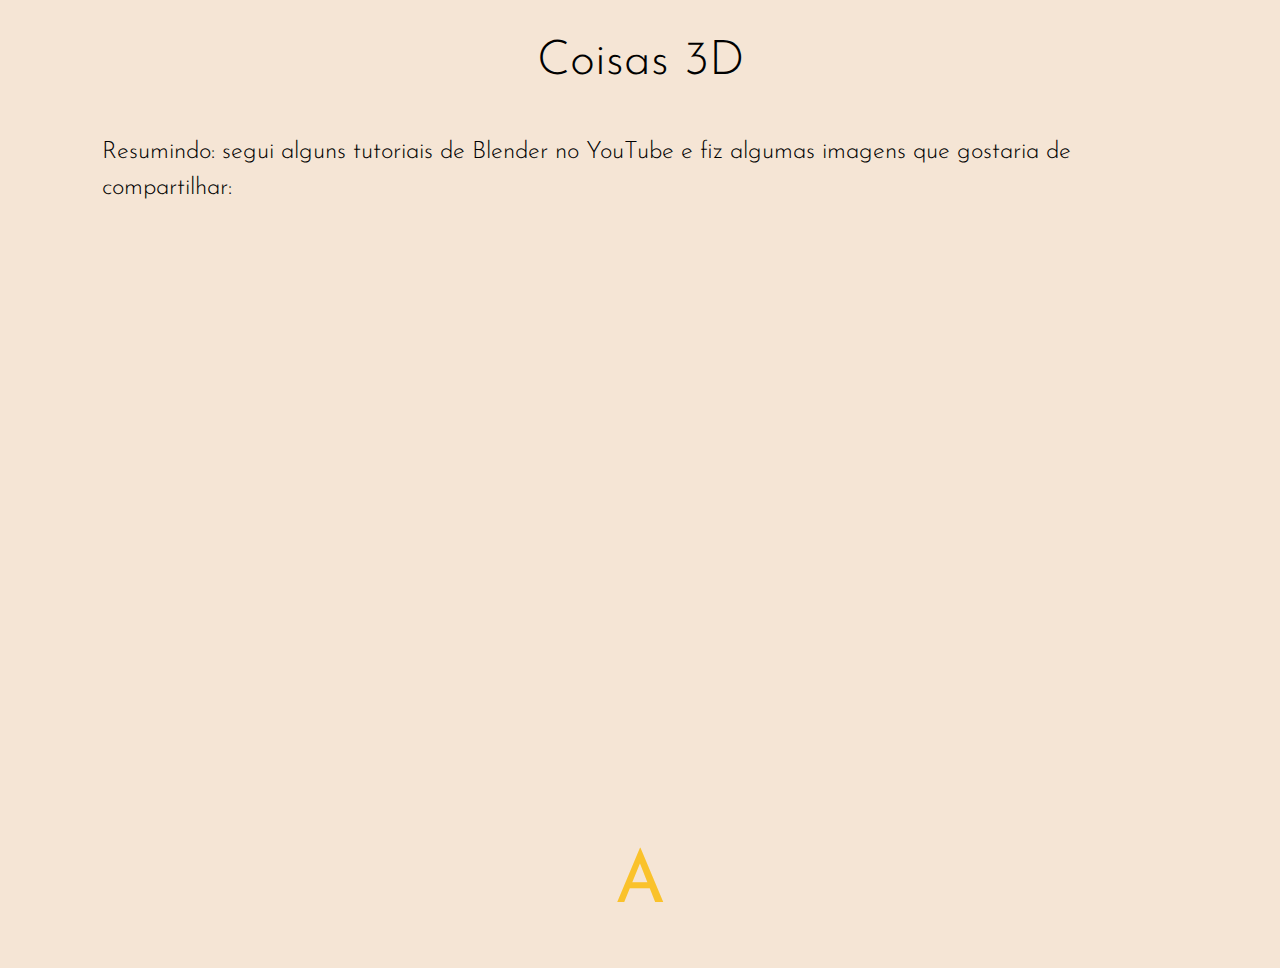
==== commit 4406b7c6: "Fix translations errors" ====
--- a/pt.html
+++ b/pt.html
@@ -223,7 +223,7 @@
 
 
 				<div>
-					<h4>Converter (Vue.js)</h4>
+					<h4>Conversor (Vue.js)</h4>
 					<div class="project-container">
 						<img aria-hidden="true" tabindex="-1" src="media/miniatures/converter/converter-vue-js.gif"
 							 alt="GIF mostrando um site de conversão de moedas."/>
@@ -233,7 +233,7 @@
 
 					<dialog class="project-details modal" aria-modal="true" aria-labelledby="converterTitle">
 						<div class="modal-content">
-							<h3 id="converterTitle">Converter (Vue.js)</h3>
+							<h3 id="converterTitle">Conversor (Vue.js)</h3>
 							<p>
 								Este é um dos vários pequenos projetos que eu fiz enquanto estava aprendendo pela
 								primeira vez <em>Vue.js</em>, um framework do JavaScript para construir interfaces de
@@ -534,7 +534,7 @@
 
 					<dialog class="project-details modal" aria-modal="true" aria-labelledby="triagleLerpTitle">
 						<div class="modal-content">
-							<h3 id="triagleLerpTitle">Triangle Lerp</h3>
+							<h3 id="triagleLerpTitle">Interpolação triangular</h3>
 
 							<p>
 								Este eu peguei de um
@@ -925,7 +925,7 @@
 
 					<dialog class="project-details modal" aria-modal="true" aria-labelledby="spiralsTitle">
 						<div class="modal-content">
-							<h3 id="spiralsTitle">Spirals</h3>
+							<h3 id="spiralsTitle">Espirais</h3>
 							<p>
 								O fio de Matt Henderson no Twitter sobre <a title="fio de Matt Henderson no Twitter."
 								href="https://twitter.com/matthen2/status/1249611168265547776?s=20">espirais de
@@ -1010,7 +1010,7 @@
 				</div>
 			</div>
 
-			<h3>Outro projetos</h3>
+			<h3>Outros projetos</h3>
 			<div class="columns c-3">
 				<div>
 					<h4>Ray Tracer</h4>
@@ -1307,9 +1307,12 @@
 				</div>
 			</div>
 
-			<h3>Coisa 3D</h3>
+			<h3>Coisas 3D</h3>
 			<div>
-				<p>So I have followed some tutorials on YouTube of Blender and came up with some images that I would like to share: </p>
+				<p>
+					Resumindo: segui alguns tutoriais de Blender no YouTube e fiz algumas imagens que gostaria de
+					compartilhar:
+				</p>
 				<div id="blender">
 					<figure class="image-container">
 						<img loading="lazy" src="media/miniatures/blender/cup4.jpg" alt="Imagem de uma xícara de vidro
@@ -1345,7 +1348,7 @@
 </main>
 
 <footer>
-	<a href="#top" aria-label="Top of the page" title="Top of the page">A</a>
+	<a href="#top" aria-label="Início da página" title="Início da página">A</a>
 </footer>
 
 
